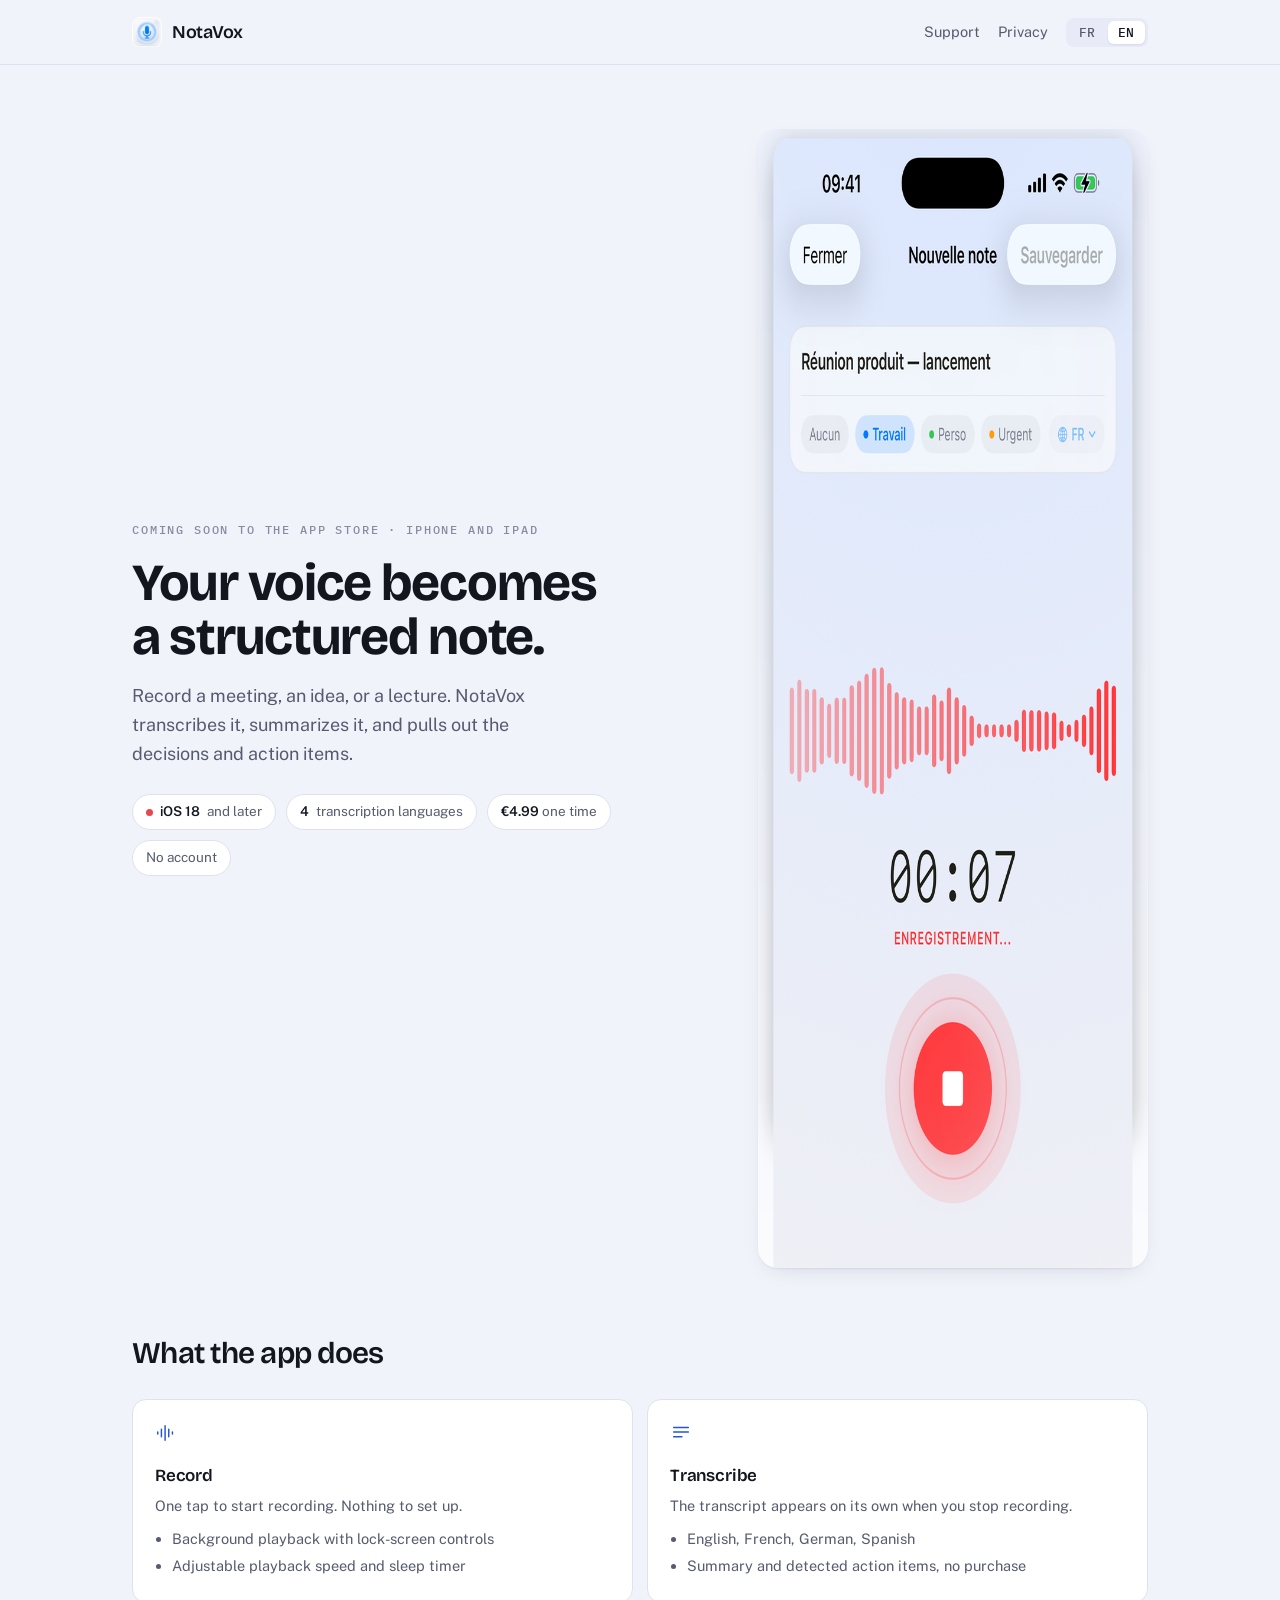
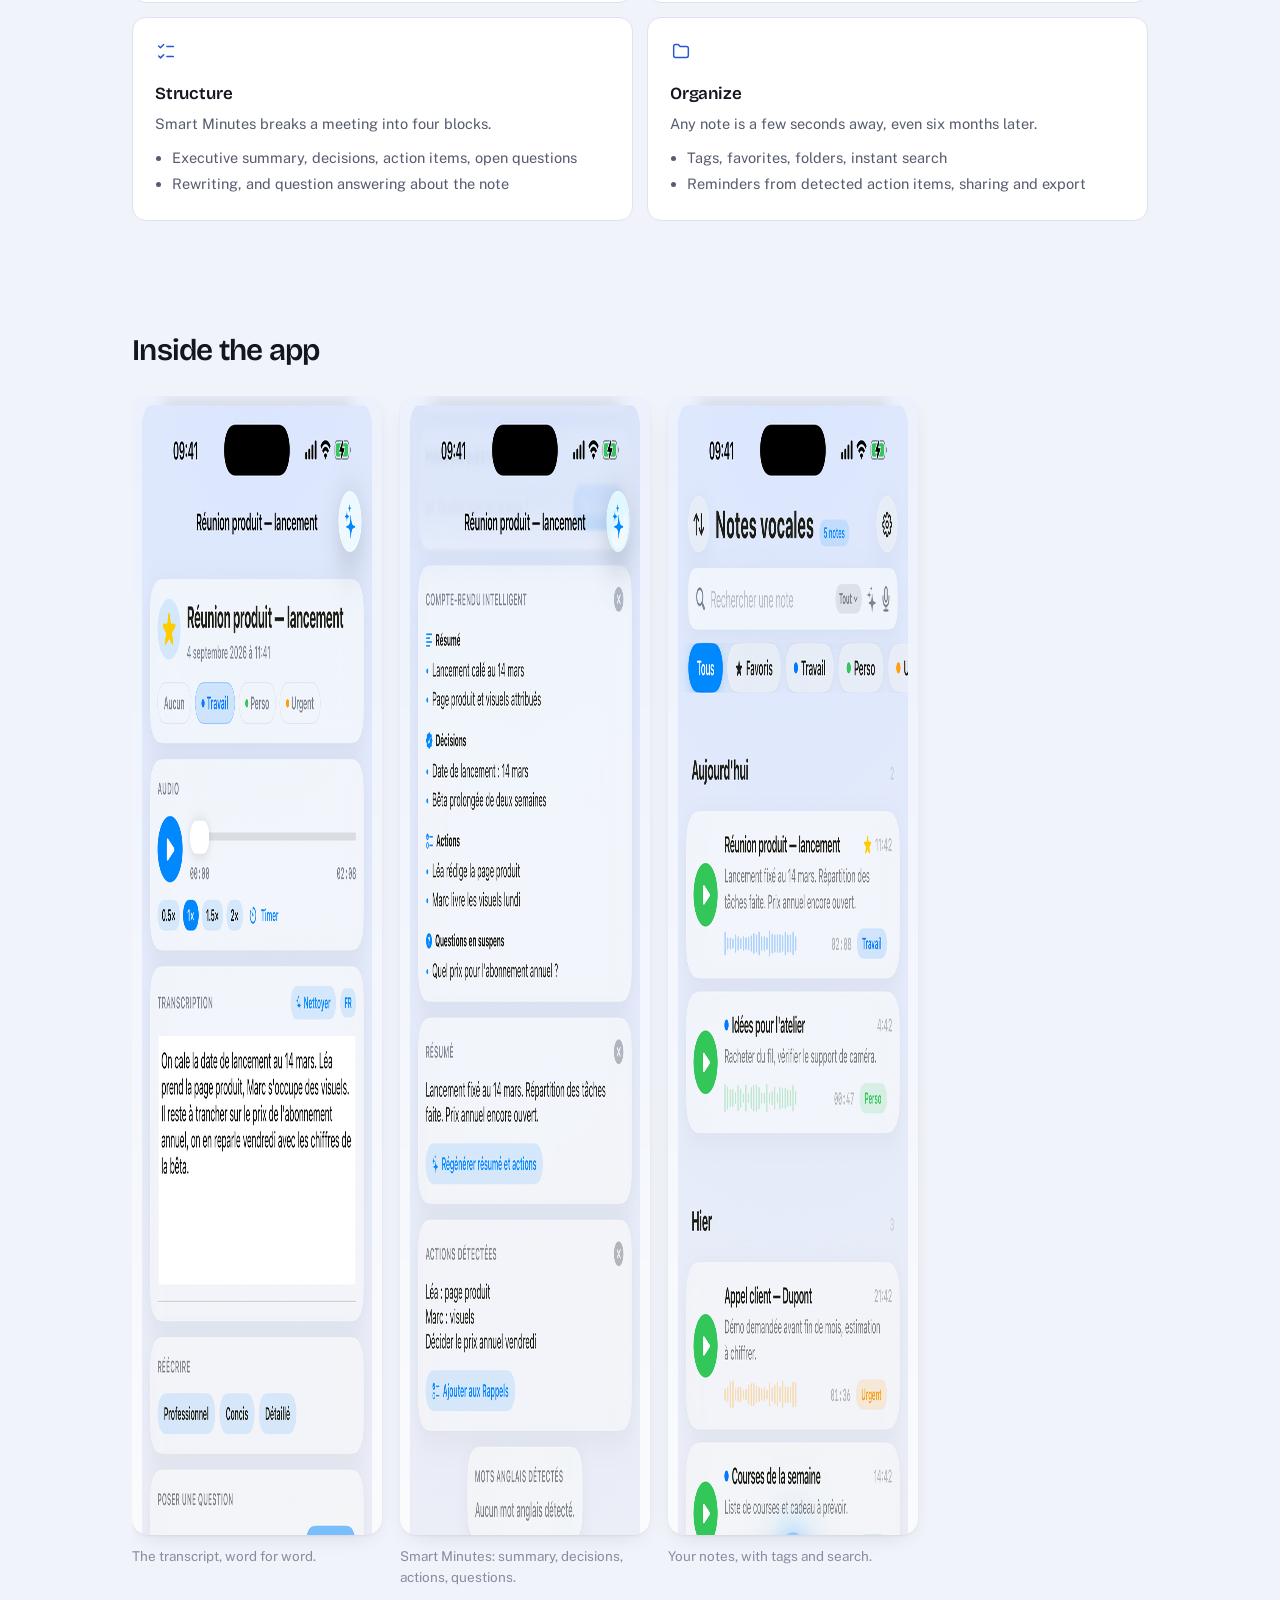
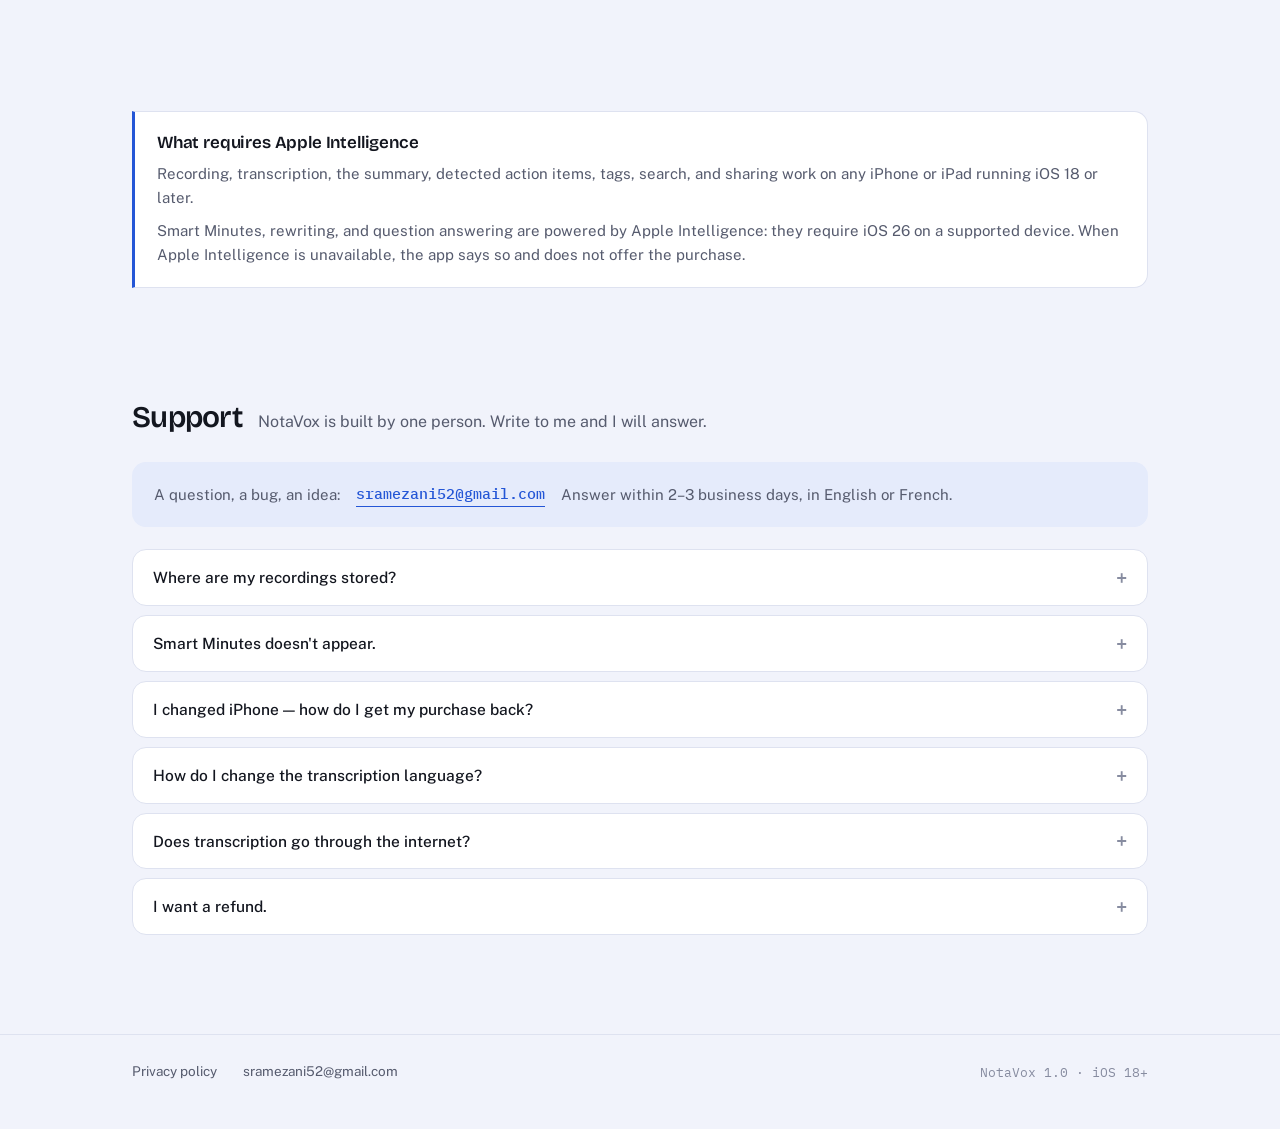
==== index.html @ b02b34f9 "feat: site de support et politique de confidentialité NotaVox Deux pages statiques bilingues (FR/EN)" ====
<!doctype html>
<html lang="fr">
<head>
<meta charset="utf-8">
<meta name="viewport" content="width=device-width, initial-scale=1">
<title>NotaVox — notes vocales, transcription et comptes-rendus</title>
<meta name="description" content="NotaVox transforme tes enregistrements vocaux en notes structurées : transcription en 4 langues et compte-rendu intelligent sur iPhone et iPad. Support et confidentialité.">
<meta name="color-scheme" content="light dark">
<link rel="icon" href="assets/icon.png">
<link rel="apple-touch-icon" href="assets/icon.png">
<link rel="preconnect" href="https://fonts.googleapis.com">
<link rel="preconnect" href="https://fonts.gstatic.com" crossorigin>
<link rel="stylesheet" href="https://fonts.googleapis.com/css2?family=Bricolage+Grotesque:opsz,wght@12..96,600;12..96,700&family=Public+Sans:wght@400;500;600&family=IBM+Plex+Mono:wght@400;500&display=swap">
<link rel="stylesheet" href="assets/site.css">
<script src="assets/site.js"></script>
</head>
<body>

<div class="topbar">
  <div class="wrap">
    <a class="brand" href="index.html"><img src="assets/icon.png" alt=""><span>NotaVox</span></a>
    <nav class="topnav">
      <a href="#support">Support</a>
      <a href="privacy.html"><span class="fr">Confidentialité</span><span class="en">Privacy</span></a>
      <div class="langtoggle" role="group" aria-label="Langue / Language">
        <button type="button" data-lang="fr" aria-pressed="true">FR</button>
        <button type="button" data-lang="en" aria-pressed="false">EN</button>
      </div>
    </nav>
  </div>
</div>

<div class="wrap">
  <header class="hero">
    <div class="hero-grid">
      <div>
        <p class="eyebrow"><span class="fr">Bientôt sur l'App Store · iPhone et iPad</span><span class="en">Coming soon to the App Store · iPhone and iPad</span></p>
        <h1><span class="fr">Ta voix devient une note structurée.</span><span class="en">Your voice becomes a structured note.</span></h1>
        <p class="sub">
          <span class="fr">Enregistre une réunion, une idée ou un cours. NotaVox transcrit, résume, et sort les décisions et les actions.</span>
          <span class="en">Record a meeting, an idea, or a lecture. NotaVox transcribes it, summarizes it, and pulls out the decisions and action items.</span>
        </p>
        <div class="facts">
          <span class="fact"><span class="dot"></span><b>iOS 18</b><span class="fr">ou plus récent</span><span class="en">and later</span></span>
          <span class="fact"><b>4</b><span class="fr">langues de transcription</span><span class="en">transcription languages</span></span>
          <span class="fact"><span class="fr"><b>4,99 €</b> une seule fois</span><span class="en"><b>€4.99</b> one time</span></span>
          <span class="fact"><span class="fr">Aucun compte</span><span class="en">No account</span></span>
        </div>
      </div>
      <div class="shot">
        <img src="assets/fr-01-record.png" alt="Écran d'enregistrement de NotaVox : forme d'onde, minuteur et bouton d'enregistrement." width="660" height="1139">
      </div>
    </div>
  </header>

  <section id="features">
    <div class="sec-top">
      <h2><span class="fr">Ce que fait l'app</span><span class="en">What the app does</span></h2>
    </div>
    <div class="features">

      <div class="feature">
        <svg viewBox="0 0 24 24" aria-hidden="true"><path d="M3 11v2M7 8v8M11 4v16M15 8v8M19 11v2"/></svg>
        <h3><span class="fr">Enregistrer</span><span class="en">Record</span></h3>
        <p><span class="fr">Un appui pour lancer l'enregistrement, rien à régler.</span><span class="en">One tap to start recording. Nothing to set up.</span></p>
        <ul>
          <li><span class="fr">Lecture en arrière-plan, contrôles sur l'écran verrouillé</span><span class="en">Background playback with lock-screen controls</span></li>
          <li><span class="fr">Vitesse de lecture réglable et minuteur d'arrêt</span><span class="en">Adjustable playback speed and sleep timer</span></li>
        </ul>
      </div>

      <div class="feature">
        <svg viewBox="0 0 24 24" aria-hidden="true"><path d="M4 6h16M4 11h16M4 16h9"/></svg>
        <h3><span class="fr">Transcrire</span><span class="en">Transcribe</span></h3>
        <p><span class="fr">La transcription arrive seule à la fin de l'enregistrement.</span><span class="en">The transcript appears on its own when you stop recording.</span></p>
        <ul>
          <li><span class="fr">Français, anglais, allemand, espagnol</span><span class="en">English, French, German, Spanish</span></li>
          <li><span class="fr">Résumé et actions détectées, sans achat</span><span class="en">Summary and detected action items, no purchase</span></li>
        </ul>
      </div>

      <div class="feature">
        <svg viewBox="0 0 24 24" aria-hidden="true"><path d="M4 6.5l2 2 3.5-3.5M4 17.5l2 2 3.5-3.5M13 7h7M13 18h7"/></svg>
        <h3><span class="fr">Structurer</span><span class="en">Structure</span></h3>
        <p><span class="fr">Le compte-rendu intelligent découpe une réunion en quatre blocs.</span><span class="en">Smart Minutes breaks a meeting into four blocks.</span></p>
        <ul>
          <li><span class="fr">Résumé exécutif, décisions, actions, questions ouvertes</span><span class="en">Executive summary, decisions, action items, open questions</span></li>
          <li><span class="fr">Reformulation et questions/réponses sur la note</span><span class="en">Rewriting, and question answering about the note</span></li>
        </ul>
      </div>

      <div class="feature">
        <svg viewBox="0 0 24 24" aria-hidden="true"><path d="M4 7a2 2 0 012-2h3l2 2h7a2 2 0 012 2v8a2 2 0 01-2 2H6a2 2 0 01-2-2z"/></svg>
        <h3><span class="fr">Organiser</span><span class="en">Organize</span></h3>
        <p><span class="fr">Une note se retrouve en quelques secondes, même six mois après.</span><span class="en">Any note is a few seconds away, even six months later.</span></p>
        <ul>
          <li><span class="fr">Tags, favoris, dossiers, recherche instantanée</span><span class="en">Tags, favorites, folders, instant search</span></li>
          <li><span class="fr">Rappels créés depuis les actions détectées, partage et export</span><span class="en">Reminders from detected action items, sharing and export</span></li>
        </ul>
      </div>

    </div>
  </section>

  <section id="screens">
    <div class="sec-top">
      <h2><span class="fr">Dans l'app</span><span class="en">Inside the app</span></h2>
    </div>
    <div class="strip">
      <figure>
        <img src="assets/fr-02-transcript.png" alt="Transcription d'une note affichée dans NotaVox." width="660" height="1139" loading="lazy">
        <figcaption><span class="fr">La transcription, mot pour mot.</span><span class="en">The transcript, word for word.</span></figcaption>
      </figure>
      <figure>
        <img src="assets/fr-03-minutes.png" alt="Compte-rendu intelligent : résumé, décisions, actions et questions." width="660" height="1139" loading="lazy">
        <figcaption><span class="fr">Le compte-rendu : résumé, décisions, actions, questions.</span><span class="en">Smart Minutes: summary, decisions, actions, questions.</span></figcaption>
      </figure>
      <figure>
        <img src="assets/fr-04-list.png" alt="Liste des notes avec tags, favoris et recherche." width="660" height="1139" loading="lazy">
        <figcaption><span class="fr">Tes notes, avec tags et recherche.</span><span class="en">Your notes, with tags and search.</span></figcaption>
      </figure>
    </div>
  </section>

  <section id="intelligence">
    <div class="note">
      <h3><span class="fr">Ce qui demande Apple Intelligence</span><span class="en">What requires Apple Intelligence</span></h3>
      <div class="fr">
        <p>L'enregistrement, la transcription, le résumé, les actions détectées, les tags, la recherche et le partage fonctionnent sur tout iPhone ou iPad sous iOS 18 ou plus récent.</p>
        <p>Le compte-rendu intelligent, la reformulation et les questions/réponses reposent sur Apple Intelligence : ils demandent iOS 26 sur un appareil compatible. Quand Apple Intelligence n'est pas disponible, l'app te le dit et ne te propose pas l'achat.</p>
      </div>
      <div class="en">
        <p>Recording, transcription, the summary, detected action items, tags, search, and sharing work on any iPhone or iPad running iOS 18 or later.</p>
        <p>Smart Minutes, rewriting, and question answering are powered by Apple Intelligence: they require iOS 26 on a supported device. When Apple Intelligence is unavailable, the app says so and does not offer the purchase.</p>
      </div>
    </div>
  </section>

  <section id="support">
    <div class="sec-top">
      <h2>Support</h2>
      <p>
        <span class="fr">NotaVox est développée par une seule personne. Écris-moi, je réponds.</span>
        <span class="en">NotaVox is built by one person. Write to me and I will answer.</span>
      </p>
    </div>

    <div class="contact">
      <p>
        <span class="fr">Une question, un bug, une idée&nbsp;:</span>
        <span class="en">A question, a bug, an idea:</span>
      </p>
      <a class="mail" href="mailto:sramezani52@gmail.com?subject=NotaVox">sramezani52@gmail.com</a>
      <p>
        <span class="fr">Réponse sous 2 à 3 jours ouvrés. En français ou en anglais.</span>
        <span class="en">Answer within 2–3 business days, in English or French.</span>
      </p>
    </div>

    <details>
      <summary><span class="fr">Où sont stockés mes enregistrements&nbsp;?</span><span class="en">Where are my recordings stored?</span></summary>
      <div class="body">
        <p class="fr">Dans l'app, sur ton appareil. NotaVox n'a pas de serveur : rien n'est envoyé au développeur. Supprimer une note supprime son fichier audio ; désinstaller l'app supprime tout.</p>
        <p class="en">Inside the app, on your device. NotaVox has no server, so nothing is sent to the developer. Deleting a note deletes its audio file; deleting the app deletes everything.</p>
      </div>
    </details>

    <details>
      <summary><span class="fr">Le compte-rendu intelligent n'apparaît pas.</span><span class="en">Smart Minutes doesn't appear.</span></summary>
      <div class="body">
        <p class="fr">Cette fonction utilise Apple Intelligence, qui demande iOS 26 sur un appareil compatible. Sur un appareil qui ne le gère pas, la carte reste visible mais affiche « Apple Intelligence n'est pas disponible sur cet appareil » : l'achat n'est pas proposé, tu ne peux donc pas payer pour une fonction que ton appareil ne peut pas exécuter.</p>
        <p class="en">This feature uses Apple Intelligence, which requires iOS 26 on a supported device. On a device that doesn't support it, the card stays visible but reads "Apple Intelligence is not available on this device": the purchase is not offered, so you can never pay for a feature your device cannot run.</p>
      </div>
    </details>

    <details>
      <summary><span class="fr">J'ai changé d'iPhone, comment récupérer mon achat&nbsp;?</span><span class="en">I changed iPhone — how do I get my purchase back?</span></summary>
      <div class="body">
        <p class="fr">Ouvre l'écran du compte-rendu intelligent et touche « Restaurer les achats ». L'achat est lié à ton identifiant Apple : il te suit sur tous tes appareils, sans repayer.</p>
        <p class="en">Open the Smart Minutes screen and tap "Restore purchases". The purchase is tied to your Apple Account, so it follows you across your devices at no extra cost.</p>
      </div>
    </details>

    <details>
      <summary><span class="fr">Comment changer la langue de transcription&nbsp;?</span><span class="en">How do I change the transcription language?</span></summary>
      <div class="body">
        <p class="fr">Deux endroits : le sélecteur de langue directement sur l'écran d'enregistrement, pour une note en particulier, et Réglages → Transcription → Langue par défaut, pour toutes les suivantes. La langue de l'interface se change au même endroit, indépendamment de celle de l'appareil.</p>
        <p class="en">Two places: the language picker on the recording screen, for one note, and Settings → Transcription → Default language, for every note after that. The interface language is set in the same place, independently of your device language.</p>
      </div>
    </details>

    <details>
      <summary><span class="fr">La transcription passe-t-elle par internet&nbsp;?</span><span class="en">Does transcription go through the internet?</span></summary>
      <div class="body">
        <p class="fr">Elle utilise le service de reconnaissance vocale d'Apple, qui traite l'audio sur l'appareil ou sur les serveurs d'Apple selon la langue et le modèle disponible. Le compte-rendu intelligent, lui, s'exécute sur l'appareil. Le détail est dans la <a href="privacy.html">politique de confidentialité</a>.</p>
        <p class="en">It uses Apple's speech recognition service, which processes audio either on device or on Apple's servers depending on the language and the available model. Smart Minutes, on the other hand, runs on device. The details are in the <a href="privacy.html">privacy policy</a>.</p>
      </div>
    </details>

    <details>
      <summary><span class="fr">Je veux un remboursement.</span><span class="en">I want a refund.</span></summary>
      <div class="body">
        <p class="fr">Les achats passent par Apple, et les remboursements aussi : va sur <a href="https://reportaproblem.apple.com">reportaproblem.apple.com</a> avec ton identifiant Apple. Écris-moi si ça bloque, je t'aiderai à monter la demande.</p>
        <p class="en">Purchases go through Apple, and so do refunds: go to <a href="https://reportaproblem.apple.com">reportaproblem.apple.com</a> with your Apple Account. Write to me if you get stuck and I will help you file it.</p>
      </div>
    </details>
  </section>
</div>

<footer>
  <div class="wrap">
    <a href="privacy.html"><span class="fr">Politique de confidentialité</span><span class="en">Privacy policy</span></a>
    <a href="mailto:sramezani52@gmail.com?subject=NotaVox">sramezani52@gmail.com</a>
    <span class="right">NotaVox 1.0 · iOS 18+</span>
  </div>
</footer>

</body>
</html>
---- assets/site.css ----
/* NotaVox — site de support et de confidentialité */

:root{
  --ground:#f1f3fb;
  --card:#ffffff;
  --sunk:#e8ebf7;
  --ink:#13161f;
  --ink-2:#565b6e;
  --ink-3:#878ca0;
  --stroke:#dee2f0;
  --accent:#2456d6;
  --accent-soft:#e5ebfb;
  --hot:#e5484d;
  --shadow:0 1px 2px rgba(19,22,31,.05), 0 8px 24px -12px rgba(19,22,31,.18);
  --radius:14px;
}
@media (prefers-color-scheme:dark){
  :root:not([data-theme="light"]){
    --ground:#0d0f16;
    --card:#161925;
    --sunk:#1d2130;
    --ink:#e9ebf3;
    --ink-2:#a5abbe;
    --ink-3:#767c90;
    --stroke:#262b3b;
    --accent:#93b0ff;
    --accent-soft:#1a2137;
    --hot:#ff7074;
    --shadow:0 1px 2px rgba(0,0,0,.5), 0 12px 32px -16px rgba(0,0,0,.8);
  }
}
:root[data-theme="dark"]{
  --ground:#0d0f16; --card:#161925; --sunk:#1d2130;
  --ink:#e9ebf3; --ink-2:#a5abbe; --ink-3:#767c90;
  --stroke:#262b3b; --accent:#93b0ff; --accent-soft:#1a2137; --hot:#ff7074;
  --shadow:0 1px 2px rgba(0,0,0,.5), 0 12px 32px -16px rgba(0,0,0,.8);
}

*{box-sizing:border-box}
html{-webkit-text-size-adjust:100%}
body{
  margin:0; background:var(--ground); color:var(--ink);
  font-family:"Public Sans",-apple-system,BlinkMacSystemFont,"Segoe UI",Roboto,sans-serif;
  font-size:16px; line-height:1.6; -webkit-font-smoothing:antialiased;
}
img{max-width:100%; display:block}
a{color:var(--accent)}
a:focus-visible,button:focus-visible{outline:2px solid var(--accent); outline-offset:2px; border-radius:4px}

.wrap{max-width:1060px; margin:0 auto; padding:0 22px}
.narrow{max-width:720px}

/* ---------- langue ---------- */
.en{display:none}
html.lang-en .fr{display:none}
html.lang-en .en{display:revert}

/* ---------- topbar ---------- */
.topbar{border-bottom:1px solid var(--stroke); background:var(--ground)}
.topbar .wrap{display:flex; align-items:center; gap:14px; height:64px}
.brand{display:flex; align-items:center; gap:10px; text-decoration:none; color:var(--ink); font-weight:600}
.brand img{width:30px; height:30px; border-radius:8px}
.brand span{font-family:"Bricolage Grotesque","Public Sans",sans-serif; font-size:18px; letter-spacing:-.015em}
.topnav{margin-left:auto; display:flex; align-items:center; gap:18px; font-size:14.5px}
.topnav a{color:var(--ink-2); text-decoration:none}
.topnav a:hover{color:var(--ink)}
.langtoggle{display:flex; gap:2px; background:var(--sunk); padding:3px; border-radius:8px}
.langtoggle button{
  border:0; background:none; cursor:pointer; padding:5px 10px; border-radius:6px;
  font:500 13px/1 "IBM Plex Mono",ui-monospace,monospace; color:var(--ink-2);
  letter-spacing:.04em;
}
.langtoggle button[aria-pressed="true"]{background:var(--card); color:var(--ink); box-shadow:0 1px 2px rgba(0,0,0,.08)}

/* ---------- typographie ---------- */
h1,h2,h3{font-family:"Bricolage Grotesque","Public Sans",sans-serif; letter-spacing:-.025em; text-wrap:balance; margin:0}
h1{font-size:clamp(34px,6vw,52px); line-height:1.04; font-weight:700}
h2{font-size:clamp(23px,3.4vw,30px); line-height:1.15; font-weight:600}
h3{font-size:17px; line-height:1.3; font-weight:600; letter-spacing:-.01em}
p{margin:0}
.eyebrow{
  font-family:"IBM Plex Mono",ui-monospace,monospace; font-size:11.5px; font-weight:500;
  letter-spacing:.16em; text-transform:uppercase; color:var(--ink-3);
}

/* ---------- hero ---------- */
.hero{padding:64px 0 12px}
.hero-grid{display:grid; grid-template-columns:1.05fr .95fr; gap:48px; align-items:center}
.hero p.sub{margin-top:18px; font-size:18px; color:var(--ink-2); max-width:40ch}
.hero h1{margin-top:16px}
.facts{display:flex; flex-wrap:wrap; gap:10px; margin-top:26px}
.fact{
  display:inline-flex; align-items:center; gap:7px;
  background:var(--card); border:1px solid var(--stroke); border-radius:99px;
  padding:6px 13px; font-size:13.5px; color:var(--ink-2);
}
.fact b{color:var(--ink); font-weight:600}
.dot{width:7px; height:7px; border-radius:50%; background:var(--hot); flex:none}
.shot{border-radius:20px; overflow:hidden; box-shadow:var(--shadow); background:#e8eefc; max-width:390px; margin-left:auto}

/* ---------- sections ---------- */
section{padding:56px 0}
.sec-top{display:flex; align-items:baseline; gap:16px; flex-wrap:wrap; margin-bottom:28px}
.sec-top p{color:var(--ink-2); max-width:52ch}

/* ---------- fonctionnalités ---------- */
.features{display:grid; grid-template-columns:repeat(2,1fr); gap:14px}
.feature{background:var(--card); border:1px solid var(--stroke); border-radius:var(--radius); padding:22px}
.feature svg{width:22px; height:22px; stroke:var(--accent); fill:none; stroke-width:1.6; stroke-linecap:round; stroke-linejoin:round}
.feature h3{margin:14px 0 7px}
.feature p{color:var(--ink-2); font-size:14.5px}
.feature ul{margin:10px 0 0; padding-left:17px; color:var(--ink-2); font-size:14.5px}
.feature li{margin-bottom:3px}

/* ---------- bande de captures ---------- */
.strip{display:flex; gap:18px; overflow-x:auto; padding-bottom:10px; scroll-snap-type:x mandatory}
.strip figure{margin:0; flex:0 0 250px; scroll-snap-align:start}
.strip img{border-radius:16px; box-shadow:var(--shadow); background:#e8eefc}
.strip figcaption{margin-top:11px; font-size:13.5px; color:var(--ink-3)}

/* ---------- encadré ---------- */
.note{
  background:var(--card); border:1px solid var(--stroke); border-left:3px solid var(--accent);
  border-radius:0 var(--radius) var(--radius) 0; padding:20px 22px;
}
.note h3{margin-bottom:8px}
.note p{color:var(--ink-2); font-size:15px}
.note p + p{margin-top:9px}

/* ---------- support / FAQ ---------- */
.contact{
  display:flex; flex-wrap:wrap; align-items:center; gap:16px;
  background:var(--accent-soft); border-radius:var(--radius); padding:20px 22px; margin-bottom:22px;
}
.contact p{font-size:15px; color:var(--ink-2)}
.contact a.mail{
  font-family:"IBM Plex Mono",ui-monospace,monospace; font-size:15px; font-weight:500;
  color:var(--accent); text-decoration:none; border-bottom:1px solid currentColor;
}
details{background:var(--card); border:1px solid var(--stroke); border-radius:var(--radius); margin-bottom:9px}
details[open]{box-shadow:var(--shadow)}
summary{
  cursor:pointer; padding:15px 20px; font-weight:500; font-size:15.5px;
  list-style:none; display:flex; align-items:center; gap:12px;
}
summary::-webkit-details-marker{display:none}
summary::after{
  content:"+"; margin-left:auto; color:var(--ink-3); font-size:19px; line-height:1;
  font-family:"IBM Plex Mono",monospace; flex:none;
}
details[open] summary::after{content:"–"}
details .body{padding:0 20px 18px; color:var(--ink-2); font-size:15px}
details .body p + p{margin-top:9px}
details .body ol{margin:8px 0 0; padding-left:20px}

/* ---------- page confidentialité ---------- */
.doc{padding:44px 0 20px}
.doc h1{font-size:clamp(28px,4.6vw,38px)}
.doc .updated{margin-top:12px; color:var(--ink-3); font-size:14px; font-family:"IBM Plex Mono",monospace}
.doc h2{margin:38px 0 12px; font-size:20px}
.doc p{color:var(--ink-2); margin-top:12px}
.doc ul{color:var(--ink-2); padding-left:20px; margin-top:12px}
.doc li{margin-bottom:8px}
.doc li b{color:var(--ink); font-weight:600}
.doc .lead{color:var(--ink); font-size:17px}

/* ---------- footer ---------- */
footer{border-top:1px solid var(--stroke); padding:26px 0 46px; margin-top:34px}
footer .wrap{display:flex; flex-wrap:wrap; gap:14px 26px; align-items:center; font-size:13.5px; color:var(--ink-3)}
footer a{color:var(--ink-2); text-decoration:none}
footer a:hover{color:var(--ink)}
footer .right{margin-left:auto; font-family:"IBM Plex Mono",monospace; font-size:12.5px}

@media (max-width:820px){
  .hero-grid{grid-template-columns:1fr; gap:34px}
  .hero{padding:44px 0 0}
  .shot{max-width:340px; margin:0 auto}
  .features{grid-template-columns:1fr}
  .topnav{gap:12px}
}
@media (prefers-reduced-motion:reduce){*{transition:none!important; animation:none!important}}
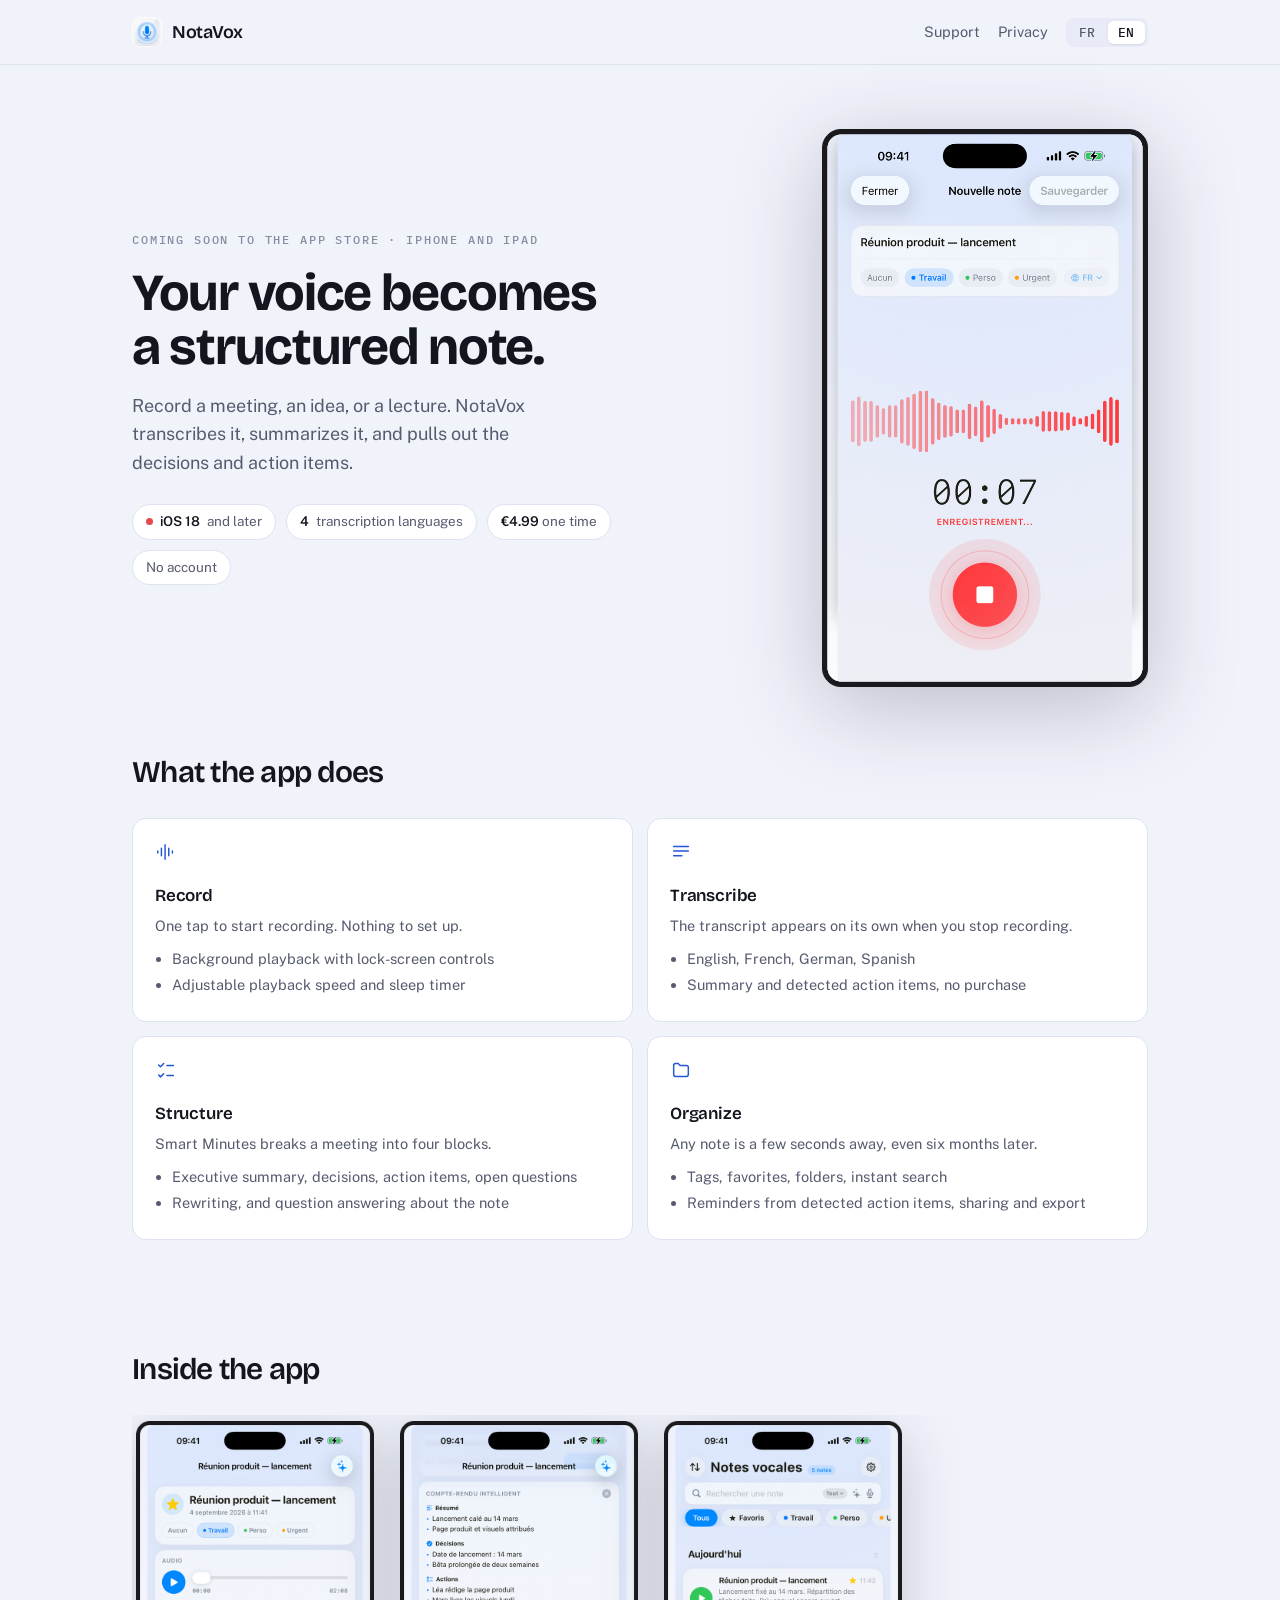
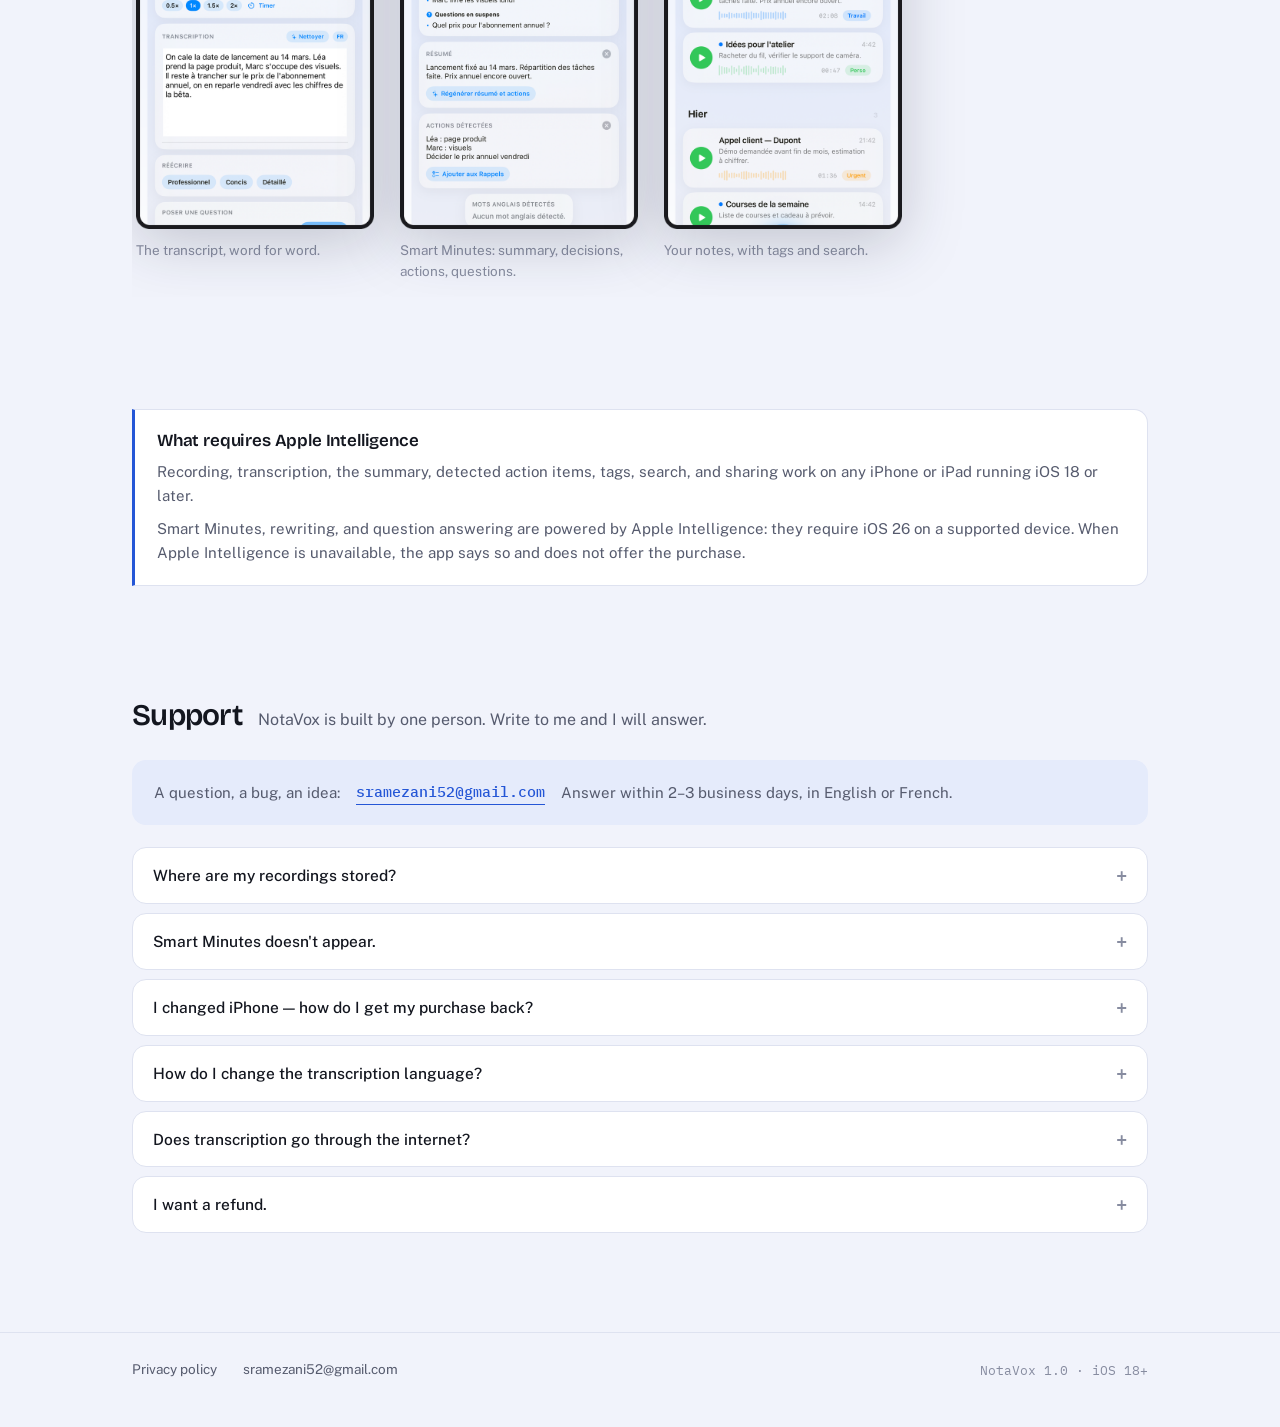
==== commit 2234b090: "fix: les captures s'affichaient déformées et tronquées Les balises img portaient width/height explic" ====
--- a/index.html
+++ b/index.html
@@ -48,7 +48,7 @@
         </div>
       </div>
       <div class="shot">
-        <img src="assets/fr-01-record.png" alt="Écran d'enregistrement de NotaVox : forme d'onde, minuteur et bouton d'enregistrement." width="660" height="1139">
+        <img src="assets/fr-01-record.png" alt="Écran d'enregistrement de NotaVox : forme d'onde, minuteur et bouton d'enregistrement." width="620" height="1062">
       </div>
     </div>
   </header>
@@ -108,15 +108,15 @@
     </div>
     <div class="strip">
       <figure>
-        <img src="assets/fr-02-transcript.png" alt="Transcription d'une note affichée dans NotaVox." width="660" height="1139" loading="lazy">
+        <img src="assets/fr-02-transcript.png" alt="Transcription d'une note affichée dans NotaVox." width="620" height="1062" loading="lazy">
         <figcaption><span class="fr">La transcription, mot pour mot.</span><span class="en">The transcript, word for word.</span></figcaption>
       </figure>
       <figure>
-        <img src="assets/fr-03-minutes.png" alt="Compte-rendu intelligent : résumé, décisions, actions et questions." width="660" height="1139" loading="lazy">
+        <img src="assets/fr-03-minutes.png" alt="Compte-rendu intelligent : résumé, décisions, actions et questions." width="620" height="1062" loading="lazy">
         <figcaption><span class="fr">Le compte-rendu : résumé, décisions, actions, questions.</span><span class="en">Smart Minutes: summary, decisions, actions, questions.</span></figcaption>
       </figure>
       <figure>
-        <img src="assets/fr-04-list.png" alt="Liste des notes avec tags, favoris et recherche." width="660" height="1139" loading="lazy">
+        <img src="assets/fr-04-list.png" alt="Liste des notes avec tags, favoris et recherche." width="620" height="1062" loading="lazy">
         <figcaption><span class="fr">Tes notes, avec tags et recherche.</span><span class="en">Your notes, with tags and search.</span></figcaption>
       </figure>
     </div>
--- a/assets/site.css
+++ b/assets/site.css
@@ -43,7 +43,7 @@
   font-family:"Public Sans",-apple-system,BlinkMacSystemFont,"Segoe UI",Roboto,sans-serif;
   font-size:16px; line-height:1.6; -webkit-font-smoothing:antialiased;
 }
-img{max-width:100%; display:block}
+img{max-width:100%; height:auto; display:block}
 a{color:var(--accent)}
 a:focus-visible,button:focus-visible{outline:2px solid var(--accent); outline-offset:2px; border-radius:4px}
 
@@ -96,7 +96,7 @@
 }
 .fact b{color:var(--ink); font-weight:600}
 .dot{width:7px; height:7px; border-radius:50%; background:var(--hot); flex:none}
-.shot{border-radius:20px; overflow:hidden; box-shadow:var(--shadow); background:#e8eefc; max-width:390px; margin-left:auto}
+.shot{max-width:326px; margin-left:auto; filter:drop-shadow(0 20px 44px rgba(15,20,40,.24))}
 
 /* ---------- sections ---------- */
 section{padding:56px 0}
@@ -113,9 +113,9 @@
 .feature li{margin-bottom:3px}
 
 /* ---------- bande de captures ---------- */
-.strip{display:flex; gap:18px; overflow-x:auto; padding-bottom:10px; scroll-snap-type:x mandatory}
-.strip figure{margin:0; flex:0 0 250px; scroll-snap-align:start}
-.strip img{border-radius:16px; box-shadow:var(--shadow); background:#e8eefc}
+.strip{display:flex; gap:26px; overflow-x:auto; padding:6px 4px 14px; scroll-snap-type:x mandatory}
+.strip figure{margin:0; flex:0 0 238px; scroll-snap-align:start}
+.strip img{filter:drop-shadow(0 14px 30px rgba(15,20,40,.20))}
 .strip figcaption{margin-top:11px; font-size:13.5px; color:var(--ink-3)}
 
 /* ---------- encadré ---------- */
@@ -174,7 +174,7 @@
 @media (max-width:820px){
   .hero-grid{grid-template-columns:1fr; gap:34px}
   .hero{padding:44px 0 0}
-  .shot{max-width:340px; margin:0 auto}
+  .shot{max-width:300px; margin:0 auto}
   .features{grid-template-columns:1fr}
   .topnav{gap:12px}
 }
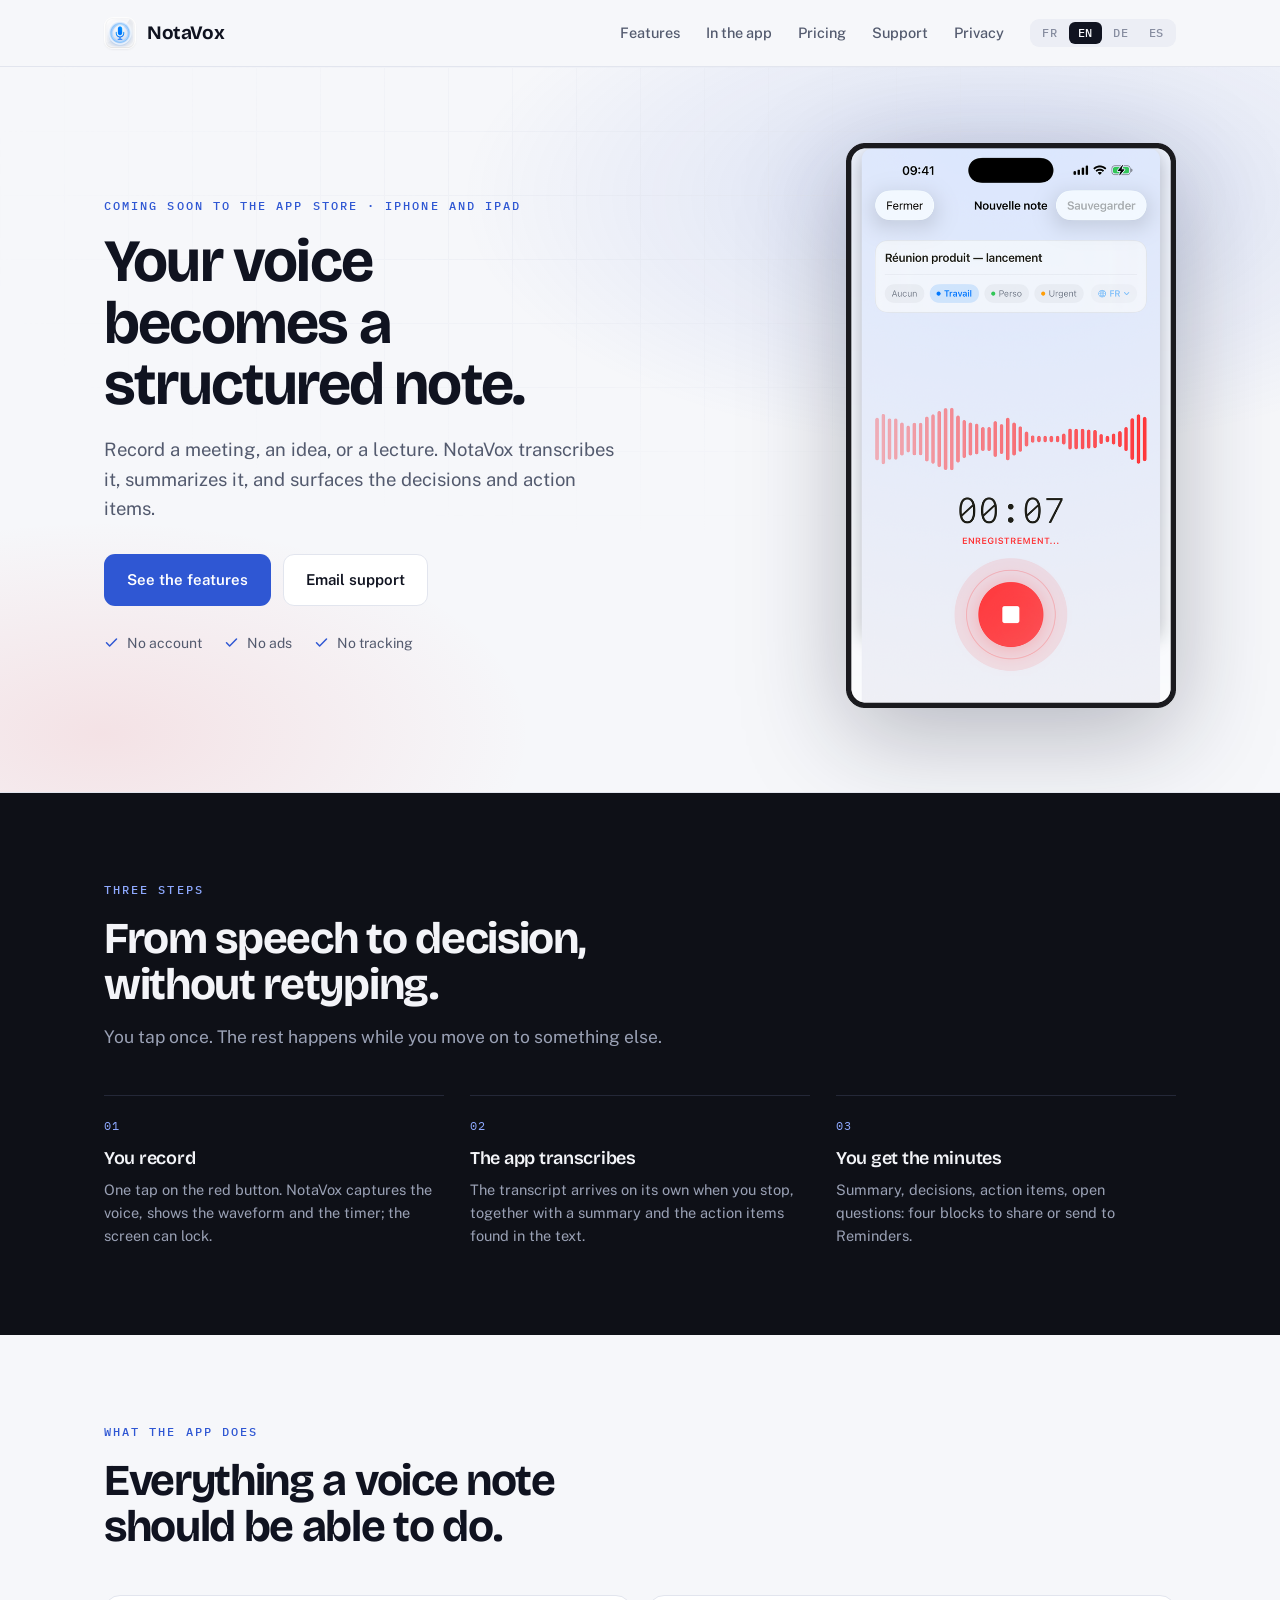
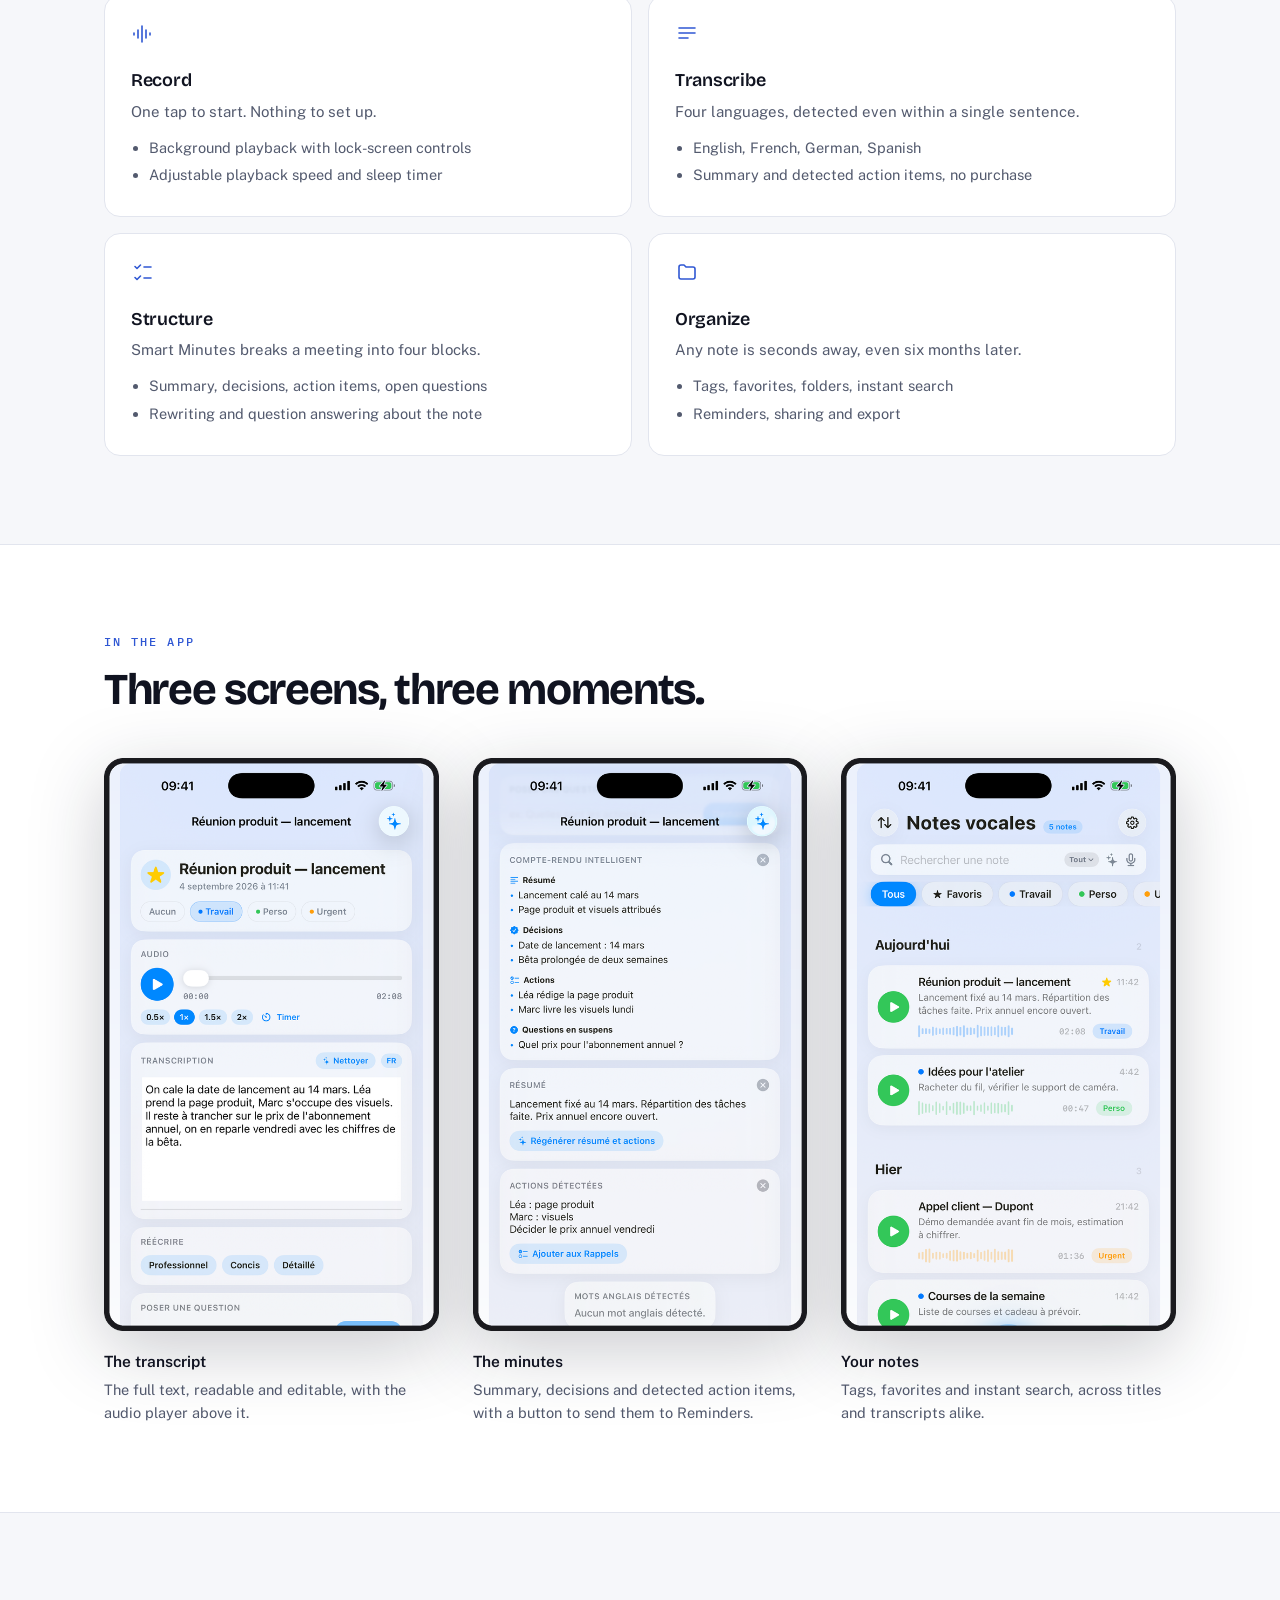
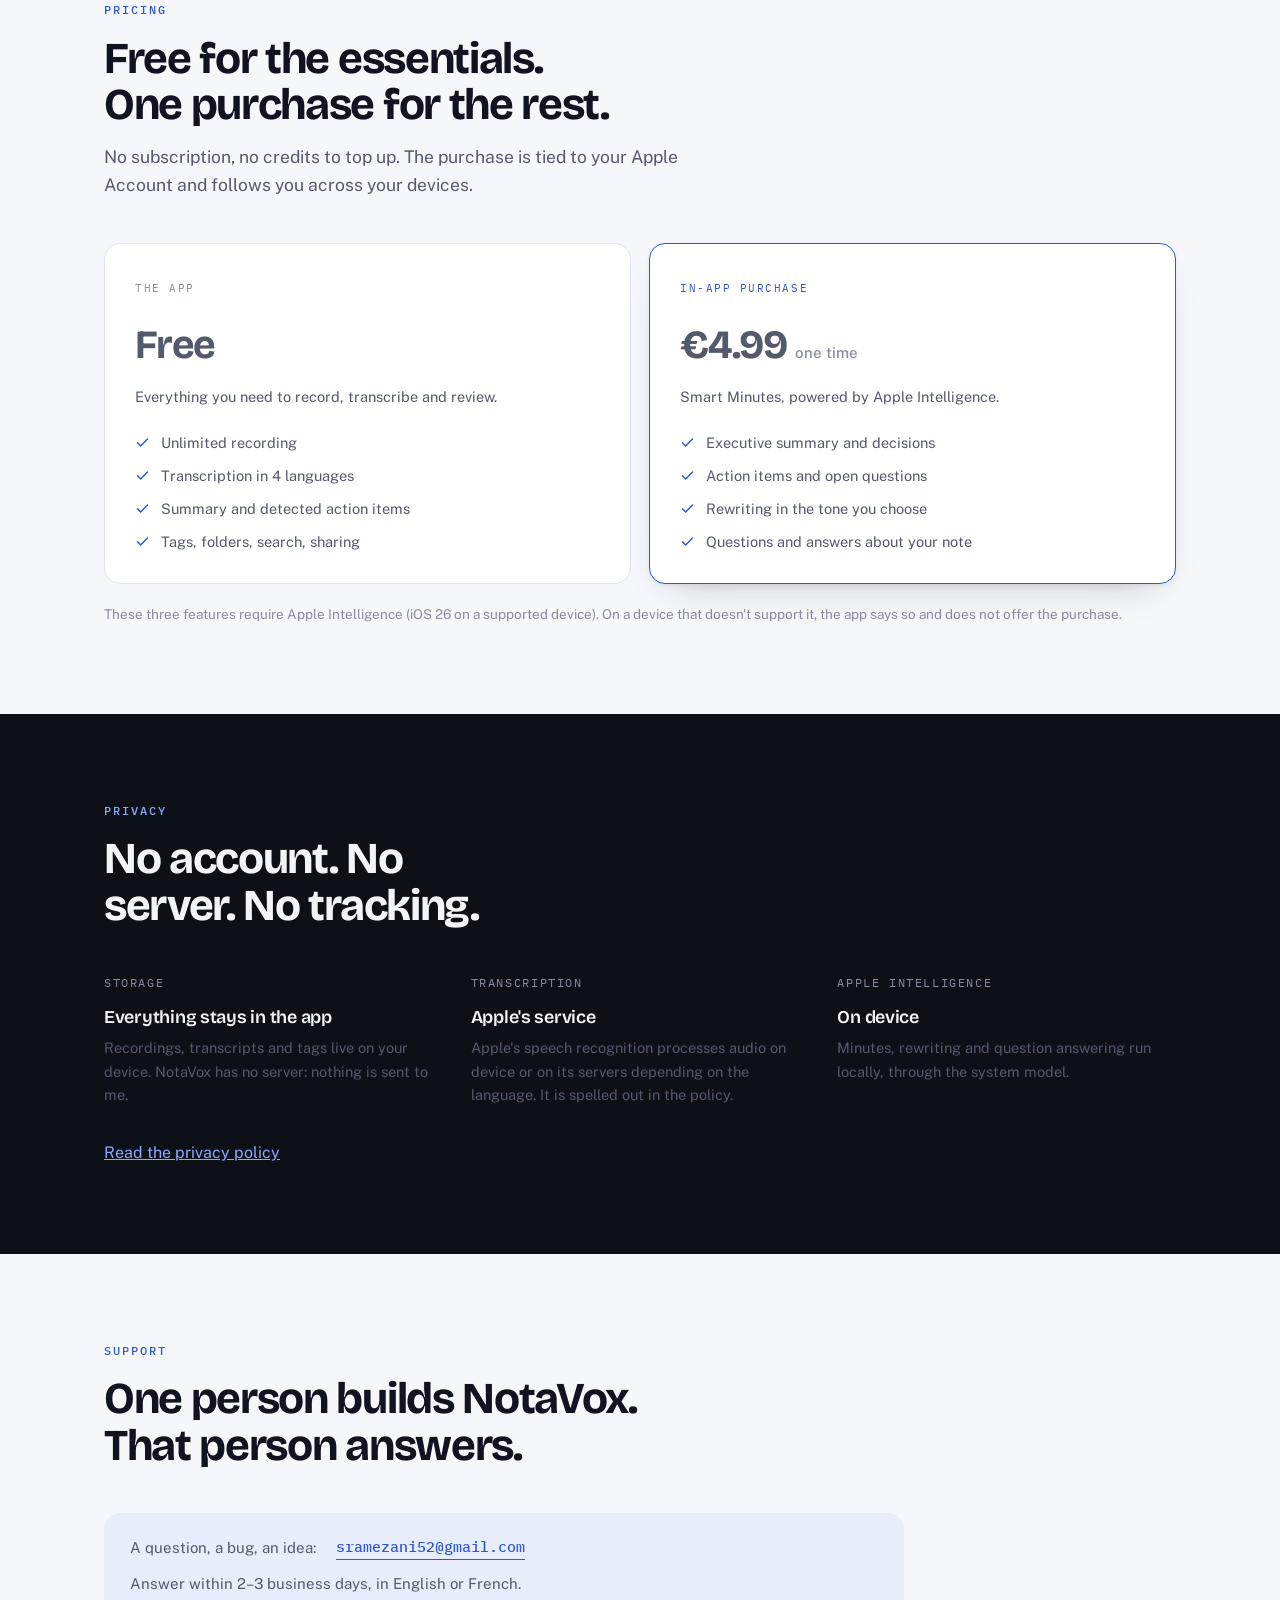
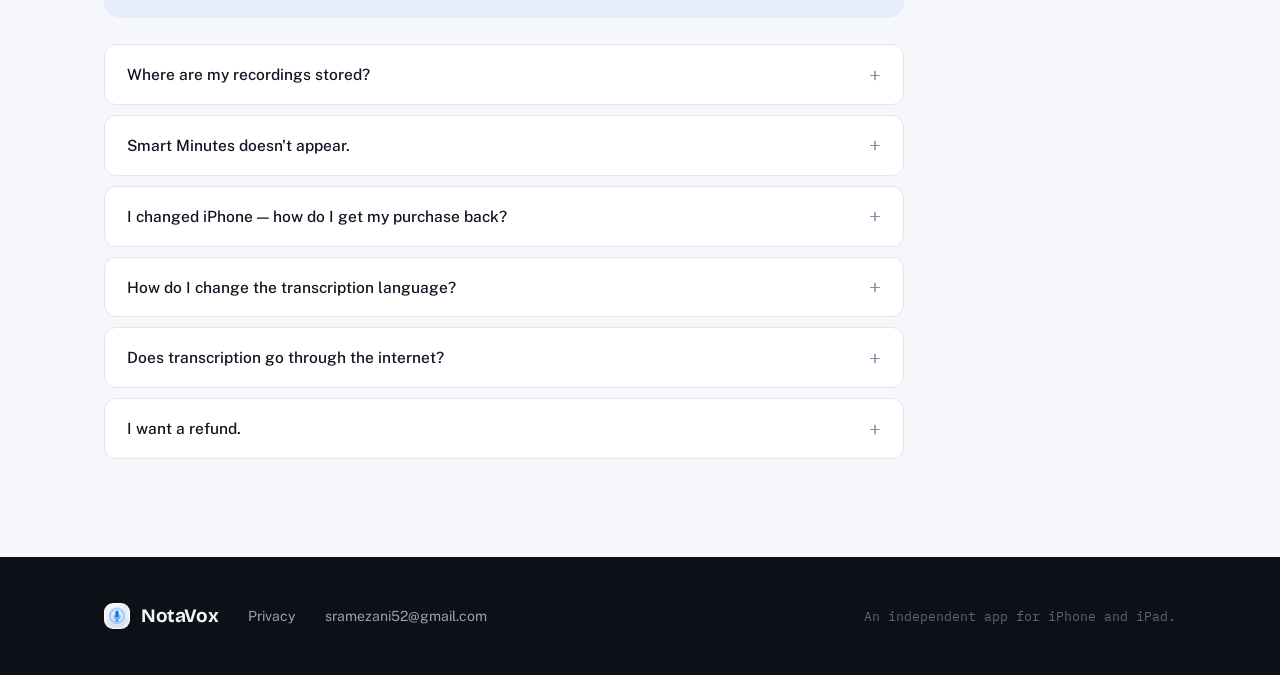
==== commit 0e03bc91: "feat: refonte du site — structure complète et quatre langues La page se limitait à un bloc de foncti" ====
--- a/index.html
+++ b/index.html
@@ -1,11 +1,14 @@
 <!doctype html>
-<html lang="fr">
+<html lang="fr" data-lang="fr">
 <head>
 <meta charset="utf-8">
 <meta name="viewport" content="width=device-width, initial-scale=1">
 <title>NotaVox — notes vocales, transcription et comptes-rendus</title>
-<meta name="description" content="NotaVox transforme tes enregistrements vocaux en notes structurées : transcription en 4 langues et compte-rendu intelligent sur iPhone et iPad. Support et confidentialité.">
+<meta name="description" content="NotaVox transforme tes enregistrements vocaux en notes structurées : transcription en quatre langues et compte-rendu intelligent sur iPhone et iPad. Support et confidentialité.">
 <meta name="color-scheme" content="light dark">
+<meta property="og:title" content="NotaVox — ta voix devient une note structurée">
+<meta property="og:description" content="Enregistre, transcris, et récupère un compte-rendu : résumé, décisions, actions. Sans compte, sans publicité, sans suivi.">
+<meta property="og:type" content="website">
 <link rel="icon" href="assets/icon.png">
 <link rel="apple-touch-icon" href="assets/icon.png">
 <link rel="preconnect" href="https://fonts.googleapis.com">
@@ -19,199 +22,261 @@
 <div class="topbar">
   <div class="wrap">
     <a class="brand" href="index.html"><img src="assets/icon.png" alt=""><span>NotaVox</span></a>
-    <nav class="topnav">
-      <a href="#support">Support</a>
-      <a href="privacy.html"><span class="fr">Confidentialité</span><span class="en">Privacy</span></a>
-      <div class="langtoggle" role="group" aria-label="Langue / Language">
-        <button type="button" data-lang="fr" aria-pressed="true">FR</button>
-        <button type="button" data-lang="en" aria-pressed="false">EN</button>
+    <nav class="nav">
+      <a href="#fonctionnalites" data-i18n="nav.features">Fonctionnalités</a>
+      <a href="#ecrans" data-i18n="nav.screens">Dans l'app</a>
+      <a href="#offres" data-i18n="nav.pricing">Offres</a>
+      <a href="#support" data-i18n="nav.faq">Support</a>
+      <a href="privacy.html" data-i18n="nav.privacy">Confidentialité</a>
+      <div class="langs" role="group" aria-label="Langue">
+        <button type="button" data-lang="fr" aria-pressed="true">fr</button>
+        <button type="button" data-lang="en" aria-pressed="false">en</button>
+        <button type="button" data-lang="de" aria-pressed="false">de</button>
+        <button type="button" data-lang="es" aria-pressed="false">es</button>
       </div>
     </nav>
   </div>
 </div>
 
-<div class="wrap">
-  <header class="hero">
+<header class="hero">
+  <div class="wrap">
     <div class="hero-grid">
       <div>
-        <p class="eyebrow"><span class="fr">Bientôt sur l'App Store · iPhone et iPad</span><span class="en">Coming soon to the App Store · iPhone and iPad</span></p>
-        <h1><span class="fr">Ta voix devient une note structurée.</span><span class="en">Your voice becomes a structured note.</span></h1>
-        <p class="sub">
-          <span class="fr">Enregistre une réunion, une idée ou un cours. NotaVox transcrit, résume, et sort les décisions et les actions.</span>
-          <span class="en">Record a meeting, an idea, or a lecture. NotaVox transcribes it, summarizes it, and pulls out the decisions and action items.</span>
-        </p>
-        <div class="facts">
-          <span class="fact"><span class="dot"></span><b>iOS 18</b><span class="fr">ou plus récent</span><span class="en">and later</span></span>
-          <span class="fact"><b>4</b><span class="fr">langues de transcription</span><span class="en">transcription languages</span></span>
-          <span class="fact"><span class="fr"><b>4,99 €</b> une seule fois</span><span class="en"><b>€4.99</b> one time</span></span>
-          <span class="fact"><span class="fr">Aucun compte</span><span class="en">No account</span></span>
+        <p class="eyebrow" data-i18n="hero.eyebrow">Bientôt sur l'App Store · iPhone et iPad</p>
+        <h1 data-i18n="hero.title">Ta voix devient une note structurée.</h1>
+        <p class="lead" data-i18n="hero.lead">Enregistre une réunion, une idée ou un cours. NotaVox transcrit, résume, et fait ressortir les décisions et les actions.</p>
+        <div class="cta">
+          <a class="btn btn-primary" href="#fonctionnalites" data-i18n="hero.cta1">Voir les fonctionnalités</a>
+          <a class="btn btn-ghost" href="#support" data-i18n="hero.cta2">Écrire au support</a>
         </div>
-      </div>
-      <div class="shot">
-        <img src="assets/fr-01-record.png" alt="Écran d'enregistrement de NotaVox : forme d'onde, minuteur et bouton d'enregistrement." width="620" height="1062">
-      </div>
-    </div>
-  </header>
-
-  <section id="features">
-    <div class="sec-top">
-      <h2><span class="fr">Ce que fait l'app</span><span class="en">What the app does</span></h2>
-    </div>
-    <div class="features">
-
-      <div class="feature">
-        <svg viewBox="0 0 24 24" aria-hidden="true"><path d="M3 11v2M7 8v8M11 4v16M15 8v8M19 11v2"/></svg>
-        <h3><span class="fr">Enregistrer</span><span class="en">Record</span></h3>
-        <p><span class="fr">Un appui pour lancer l'enregistrement, rien à régler.</span><span class="en">One tap to start recording. Nothing to set up.</span></p>
-        <ul>
-          <li><span class="fr">Lecture en arrière-plan, contrôles sur l'écran verrouillé</span><span class="en">Background playback with lock-screen controls</span></li>
-          <li><span class="fr">Vitesse de lecture réglable et minuteur d'arrêt</span><span class="en">Adjustable playback speed and sleep timer</span></li>
-        </ul>
-      </div>
-
-      <div class="feature">
-        <svg viewBox="0 0 24 24" aria-hidden="true"><path d="M4 6h16M4 11h16M4 16h9"/></svg>
-        <h3><span class="fr">Transcrire</span><span class="en">Transcribe</span></h3>
-        <p><span class="fr">La transcription arrive seule à la fin de l'enregistrement.</span><span class="en">The transcript appears on its own when you stop recording.</span></p>
-        <ul>
-          <li><span class="fr">Français, anglais, allemand, espagnol</span><span class="en">English, French, German, Spanish</span></li>
-          <li><span class="fr">Résumé et actions détectées, sans achat</span><span class="en">Summary and detected action items, no purchase</span></li>
-        </ul>
-      </div>
-
-      <div class="feature">
-        <svg viewBox="0 0 24 24" aria-hidden="true"><path d="M4 6.5l2 2 3.5-3.5M4 17.5l2 2 3.5-3.5M13 7h7M13 18h7"/></svg>
-        <h3><span class="fr">Structurer</span><span class="en">Structure</span></h3>
-        <p><span class="fr">Le compte-rendu intelligent découpe une réunion en quatre blocs.</span><span class="en">Smart Minutes breaks a meeting into four blocks.</span></p>
-        <ul>
-          <li><span class="fr">Résumé exécutif, décisions, actions, questions ouvertes</span><span class="en">Executive summary, decisions, action items, open questions</span></li>
-          <li><span class="fr">Reformulation et questions/réponses sur la note</span><span class="en">Rewriting, and question answering about the note</span></li>
-        </ul>
-      </div>
-
-      <div class="feature">
-        <svg viewBox="0 0 24 24" aria-hidden="true"><path d="M4 7a2 2 0 012-2h3l2 2h7a2 2 0 012 2v8a2 2 0 01-2 2H6a2 2 0 01-2-2z"/></svg>
-        <h3><span class="fr">Organiser</span><span class="en">Organize</span></h3>
-        <p><span class="fr">Une note se retrouve en quelques secondes, même six mois après.</span><span class="en">Any note is a few seconds away, even six months later.</span></p>
-        <ul>
-          <li><span class="fr">Tags, favoris, dossiers, recherche instantanée</span><span class="en">Tags, favorites, folders, instant search</span></li>
-          <li><span class="fr">Rappels créés depuis les actions détectées, partage et export</span><span class="en">Reminders from detected action items, sharing and export</span></li>
-        </ul>
-      </div>
-
-    </div>
-  </section>
-
-  <section id="screens">
-    <div class="sec-top">
-      <h2><span class="fr">Dans l'app</span><span class="en">Inside the app</span></h2>
-    </div>
-    <div class="strip">
+        <div class="trust">
+          <span><svg class="tick" viewBox="0 0 24 24" aria-hidden="true"><path d="M4 12.5l5 5L20 6.5"/></svg><span data-i18n="hero.t1">Aucun compte</span></span>
+          <span><svg class="tick" viewBox="0 0 24 24" aria-hidden="true"><path d="M4 12.5l5 5L20 6.5"/></svg><span data-i18n="hero.t2">Aucune publicité</span></span>
+          <span><svg class="tick" viewBox="0 0 24 24" aria-hidden="true"><path d="M4 12.5l5 5L20 6.5"/></svg><span data-i18n="hero.t3">Aucun suivi</span></span>
+        </div>
+      </div>
+      <div class="device tilt">
+        <img src="assets/fr-01-record.png" width="620" height="1062" alt="Écran d'enregistrement de NotaVox : forme d'onde, minuteur et bouton d'enregistrement.">
+      </div>
+    </div>
+  </div>
+</header>
+
+<section class="deep">
+  <div class="wrap">
+    <div class="sec-head">
+      <p class="eyebrow" data-i18n="steps.eyebrow">Trois étapes</p>
+      <h2 data-i18n="steps.title">De la parole à la décision, sans ressaisie.</h2>
+      <p class="lead" data-i18n="steps.lead">Tu appuies une fois. Le reste s'enchaîne pendant que tu passes à autre chose.</p>
+    </div>
+    <div class="steps">
+      <div class="step">
+        <span class="num">01</span>
+        <h3 data-i18n="steps.n1t">Tu enregistres</h3>
+        <p data-i18n="steps.n1p">Un appui sur le bouton rouge. NotaVox capte la voix, affiche la forme d'onde et le minuteur ; l'écran peut se verrouiller.</p>
+      </div>
+      <div class="step">
+        <span class="num">02</span>
+        <h3 data-i18n="steps.n2t">L'app transcrit</h3>
+        <p data-i18n="steps.n2p">La transcription arrive seule à la fin de l'enregistrement, avec un résumé et les actions repérées dans le texte.</p>
+      </div>
+      <div class="step">
+        <span class="num">03</span>
+        <h3 data-i18n="steps.n3t">Tu récupères le compte-rendu</h3>
+        <p data-i18n="steps.n3p">Résumé, décisions, actions, questions ouvertes : quatre blocs à partager ou à envoyer dans Rappels.</p>
+      </div>
+    </div>
+  </div>
+</section>
+
+<section id="fonctionnalites">
+  <div class="wrap">
+    <div class="sec-head">
+      <p class="eyebrow" data-i18n="feat.eyebrow">Ce que fait l'app</p>
+      <h2 data-i18n="feat.title">Tout ce qu'une note vocale devrait savoir faire.</h2>
+    </div>
+    <div class="grid-4">
+
+      <div class="card">
+        <svg class="ico" viewBox="0 0 24 24" aria-hidden="true"><path d="M3 11v2M7 8v8M11 4v16M15 8v8M19 11v2"/></svg>
+        <h3 data-i18n="f1t">Enregistrer</h3>
+        <p data-i18n="f1p">Un appui pour lancer, rien à régler.</p>
+        <ul>
+          <li data-i18n="f1a">Lecture en arrière-plan, contrôles sur l'écran verrouillé</li>
+          <li data-i18n="f1b">Vitesse de lecture réglable et minuteur d'arrêt</li>
+        </ul>
+      </div>
+
+      <div class="card">
+        <svg class="ico" viewBox="0 0 24 24" aria-hidden="true"><path d="M4 6h16M4 11h16M4 16h9"/></svg>
+        <h3 data-i18n="f2t">Transcrire</h3>
+        <p data-i18n="f2p">Quatre langues, détectées jusque dans une même phrase.</p>
+        <ul>
+          <li data-i18n="f2a">Français, anglais, allemand, espagnol</li>
+          <li data-i18n="f2b">Résumé et actions détectées, sans achat</li>
+        </ul>
+      </div>
+
+      <div class="card">
+        <svg class="ico" viewBox="0 0 24 24" aria-hidden="true"><path d="M4 6.5l2 2 3.5-3.5M4 17.5l2 2 3.5-3.5M13 7h7M13 18h7"/></svg>
+        <h3 data-i18n="f3t">Structurer</h3>
+        <p data-i18n="f3p">Le compte-rendu intelligent découpe une réunion en quatre blocs.</p>
+        <ul>
+          <li data-i18n="f3a">Résumé, décisions, actions, questions ouvertes</li>
+          <li data-i18n="f3b">Reformulation et questions/réponses sur la note</li>
+        </ul>
+      </div>
+
+      <div class="card">
+        <svg class="ico" viewBox="0 0 24 24" aria-hidden="true"><path d="M4 7a2 2 0 012-2h3l2 2h7a2 2 0 012 2v8a2 2 0 01-2 2H6a2 2 0 01-2-2z"/></svg>
+        <h3 data-i18n="f4t">Organiser</h3>
+        <p data-i18n="f4p">Une note se retrouve en quelques secondes, même six mois après.</p>
+        <ul>
+          <li data-i18n="f4a">Tags, favoris, dossiers, recherche instantanée</li>
+          <li data-i18n="f4b">Rappels, partage et export</li>
+        </ul>
+      </div>
+
+    </div>
+  </div>
+</section>
+
+<section id="ecrans" style="background:var(--panel); border-top:1px solid var(--stroke); border-bottom:1px solid var(--stroke)">
+  <div class="wrap">
+    <div class="sec-head">
+      <p class="eyebrow" data-i18n="shots.eyebrow">Dans l'app</p>
+      <h2 data-i18n="shots.title">Trois écrans, trois moments.</h2>
+    </div>
+    <div class="showcase">
       <figure>
-        <img src="assets/fr-02-transcript.png" alt="Transcription d'une note affichée dans NotaVox." width="620" height="1062" loading="lazy">
-        <figcaption><span class="fr">La transcription, mot pour mot.</span><span class="en">The transcript, word for word.</span></figcaption>
+        <img src="assets/fr-02-transcript.png" width="620" height="1062" loading="lazy" alt="Transcription d'une note dans NotaVox, avec le lecteur audio.">
+        <figcaption><b data-i18n="shots.c1t">La transcription</b><span data-i18n="shots.c1p">Le texte complet, relisible et modifiable, avec le lecteur audio au-dessus.</span></figcaption>
       </figure>
       <figure>
-        <img src="assets/fr-03-minutes.png" alt="Compte-rendu intelligent : résumé, décisions, actions et questions." width="620" height="1062" loading="lazy">
-        <figcaption><span class="fr">Le compte-rendu : résumé, décisions, actions, questions.</span><span class="en">Smart Minutes: summary, decisions, actions, questions.</span></figcaption>
+        <img src="assets/fr-03-minutes.png" width="620" height="1062" loading="lazy" alt="Compte-rendu intelligent : résumé, décisions, actions et questions.">
+        <figcaption><b data-i18n="shots.c2t">Le compte-rendu</b><span data-i18n="shots.c2p">Résumé, décisions et actions détectées, avec un bouton pour les envoyer dans Rappels.</span></figcaption>
       </figure>
       <figure>
-        <img src="assets/fr-04-list.png" alt="Liste des notes avec tags, favoris et recherche." width="620" height="1062" loading="lazy">
-        <figcaption><span class="fr">Tes notes, avec tags et recherche.</span><span class="en">Your notes, with tags and search.</span></figcaption>
+        <img src="assets/fr-04-list.png" width="620" height="1062" loading="lazy" alt="Liste des notes vocales avec tags, favoris et recherche.">
+        <figcaption><b data-i18n="shots.c3t">Tes notes</b><span data-i18n="shots.c3p">Tags, favoris et recherche instantanée, sur les titres comme sur les transcriptions.</span></figcaption>
       </figure>
     </div>
-  </section>
-
-  <section id="intelligence">
-    <div class="note">
-      <h3><span class="fr">Ce qui demande Apple Intelligence</span><span class="en">What requires Apple Intelligence</span></h3>
-      <div class="fr">
-        <p>L'enregistrement, la transcription, le résumé, les actions détectées, les tags, la recherche et le partage fonctionnent sur tout iPhone ou iPad sous iOS 18 ou plus récent.</p>
-        <p>Le compte-rendu intelligent, la reformulation et les questions/réponses reposent sur Apple Intelligence : ils demandent iOS 26 sur un appareil compatible. Quand Apple Intelligence n'est pas disponible, l'app te le dit et ne te propose pas l'achat.</p>
-      </div>
-      <div class="en">
-        <p>Recording, transcription, the summary, detected action items, tags, search, and sharing work on any iPhone or iPad running iOS 18 or later.</p>
-        <p>Smart Minutes, rewriting, and question answering are powered by Apple Intelligence: they require iOS 26 on a supported device. When Apple Intelligence is unavailable, the app says so and does not offer the purchase.</p>
-      </div>
-    </div>
-  </section>
-
-  <section id="support">
-    <div class="sec-top">
-      <h2>Support</h2>
-      <p>
-        <span class="fr">NotaVox est développée par une seule personne. Écris-moi, je réponds.</span>
-        <span class="en">NotaVox is built by one person. Write to me and I will answer.</span>
-      </p>
-    </div>
-
-    <div class="contact">
-      <p>
-        <span class="fr">Une question, un bug, une idée&nbsp;:</span>
-        <span class="en">A question, a bug, an idea:</span>
-      </p>
-      <a class="mail" href="mailto:sramezani52@gmail.com?subject=NotaVox">sramezani52@gmail.com</a>
-      <p>
-        <span class="fr">Réponse sous 2 à 3 jours ouvrés. En français ou en anglais.</span>
-        <span class="en">Answer within 2–3 business days, in English or French.</span>
-      </p>
-    </div>
-
-    <details>
-      <summary><span class="fr">Où sont stockés mes enregistrements&nbsp;?</span><span class="en">Where are my recordings stored?</span></summary>
-      <div class="body">
-        <p class="fr">Dans l'app, sur ton appareil. NotaVox n'a pas de serveur : rien n'est envoyé au développeur. Supprimer une note supprime son fichier audio ; désinstaller l'app supprime tout.</p>
-        <p class="en">Inside the app, on your device. NotaVox has no server, so nothing is sent to the developer. Deleting a note deletes its audio file; deleting the app deletes everything.</p>
-      </div>
-    </details>
-
-    <details>
-      <summary><span class="fr">Le compte-rendu intelligent n'apparaît pas.</span><span class="en">Smart Minutes doesn't appear.</span></summary>
-      <div class="body">
-        <p class="fr">Cette fonction utilise Apple Intelligence, qui demande iOS 26 sur un appareil compatible. Sur un appareil qui ne le gère pas, la carte reste visible mais affiche « Apple Intelligence n'est pas disponible sur cet appareil » : l'achat n'est pas proposé, tu ne peux donc pas payer pour une fonction que ton appareil ne peut pas exécuter.</p>
-        <p class="en">This feature uses Apple Intelligence, which requires iOS 26 on a supported device. On a device that doesn't support it, the card stays visible but reads "Apple Intelligence is not available on this device": the purchase is not offered, so you can never pay for a feature your device cannot run.</p>
-      </div>
-    </details>
-
-    <details>
-      <summary><span class="fr">J'ai changé d'iPhone, comment récupérer mon achat&nbsp;?</span><span class="en">I changed iPhone — how do I get my purchase back?</span></summary>
-      <div class="body">
-        <p class="fr">Ouvre l'écran du compte-rendu intelligent et touche « Restaurer les achats ». L'achat est lié à ton identifiant Apple : il te suit sur tous tes appareils, sans repayer.</p>
-        <p class="en">Open the Smart Minutes screen and tap "Restore purchases". The purchase is tied to your Apple Account, so it follows you across your devices at no extra cost.</p>
-      </div>
-    </details>
-
-    <details>
-      <summary><span class="fr">Comment changer la langue de transcription&nbsp;?</span><span class="en">How do I change the transcription language?</span></summary>
-      <div class="body">
-        <p class="fr">Deux endroits : le sélecteur de langue directement sur l'écran d'enregistrement, pour une note en particulier, et Réglages → Transcription → Langue par défaut, pour toutes les suivantes. La langue de l'interface se change au même endroit, indépendamment de celle de l'appareil.</p>
-        <p class="en">Two places: the language picker on the recording screen, for one note, and Settings → Transcription → Default language, for every note after that. The interface language is set in the same place, independently of your device language.</p>
-      </div>
-    </details>
-
-    <details>
-      <summary><span class="fr">La transcription passe-t-elle par internet&nbsp;?</span><span class="en">Does transcription go through the internet?</span></summary>
-      <div class="body">
-        <p class="fr">Elle utilise le service de reconnaissance vocale d'Apple, qui traite l'audio sur l'appareil ou sur les serveurs d'Apple selon la langue et le modèle disponible. Le compte-rendu intelligent, lui, s'exécute sur l'appareil. Le détail est dans la <a href="privacy.html">politique de confidentialité</a>.</p>
-        <p class="en">It uses Apple's speech recognition service, which processes audio either on device or on Apple's servers depending on the language and the available model. Smart Minutes, on the other hand, runs on device. The details are in the <a href="privacy.html">privacy policy</a>.</p>
-      </div>
-    </details>
-
-    <details>
-      <summary><span class="fr">Je veux un remboursement.</span><span class="en">I want a refund.</span></summary>
-      <div class="body">
-        <p class="fr">Les achats passent par Apple, et les remboursements aussi : va sur <a href="https://reportaproblem.apple.com">reportaproblem.apple.com</a> avec ton identifiant Apple. Écris-moi si ça bloque, je t'aiderai à monter la demande.</p>
-        <p class="en">Purchases go through Apple, and so do refunds: go to <a href="https://reportaproblem.apple.com">reportaproblem.apple.com</a> with your Apple Account. Write to me if you get stuck and I will help you file it.</p>
-      </div>
-    </details>
-  </section>
-</div>
+  </div>
+</section>
+
+<section id="offres">
+  <div class="wrap">
+    <div class="sec-head">
+      <p class="eyebrow" data-i18n="plans.eyebrow">Les offres</p>
+      <h2 data-i18n="plans.title">Gratuit pour l'essentiel. Un seul achat pour le reste.</h2>
+      <p class="lead" data-i18n="plans.lead">Pas d'abonnement, pas de crédits à recharger. L'achat est lié à ton identifiant Apple et te suit sur tes appareils.</p>
+    </div>
+    <div class="plans">
+
+      <div class="plan">
+        <span class="tag" data-i18n="free.tag">L'application</span>
+        <p class="price" data-i18n="free.price">Gratuit</p>
+        <p data-i18n="free.sub">Tout ce qu'il faut pour enregistrer, transcrire et relire.</p>
+        <ul>
+          <li><svg class="tick" viewBox="0 0 24 24" aria-hidden="true"><path d="M4 12.5l5 5L20 6.5"/></svg><span data-i18n="free.l1">Enregistrement illimité</span></li>
+          <li><svg class="tick" viewBox="0 0 24 24" aria-hidden="true"><path d="M4 12.5l5 5L20 6.5"/></svg><span data-i18n="free.l2">Transcription en 4 langues</span></li>
+          <li><svg class="tick" viewBox="0 0 24 24" aria-hidden="true"><path d="M4 12.5l5 5L20 6.5"/></svg><span data-i18n="free.l3">Résumé et actions détectées</span></li>
+          <li><svg class="tick" viewBox="0 0 24 24" aria-hidden="true"><path d="M4 12.5l5 5L20 6.5"/></svg><span data-i18n="free.l4">Tags, dossiers, recherche, partage</span></li>
+        </ul>
+      </div>
+
+      <div class="plan featured">
+        <span class="tag" data-i18n="pro.tag">Achat intégré</span>
+        <p class="price"><span data-i18n="pro.price">4,99 €</span><small data-i18n="pro.once">une seule fois</small></p>
+        <p data-i18n="pro.sub">Le compte-rendu intelligent, propulsé par Apple Intelligence.</p>
+        <ul>
+          <li><svg class="tick" viewBox="0 0 24 24" aria-hidden="true"><path d="M4 12.5l5 5L20 6.5"/></svg><span data-i18n="pro.l1">Résumé exécutif et décisions</span></li>
+          <li><svg class="tick" viewBox="0 0 24 24" aria-hidden="true"><path d="M4 12.5l5 5L20 6.5"/></svg><span data-i18n="pro.l2">Actions et questions en suspens</span></li>
+          <li><svg class="tick" viewBox="0 0 24 24" aria-hidden="true"><path d="M4 12.5l5 5L20 6.5"/></svg><span data-i18n="pro.l3">Reformulation dans le ton de ton choix</span></li>
+          <li><svg class="tick" viewBox="0 0 24 24" aria-hidden="true"><path d="M4 12.5l5 5L20 6.5"/></svg><span data-i18n="pro.l4">Questions et réponses sur ta note</span></li>
+        </ul>
+      </div>
+
+    </div>
+    <p class="plan-note" data-i18n="plans.note">Ces trois fonctions demandent Apple Intelligence (iOS 26 sur un appareil compatible). Sur un appareil qui ne le gère pas, l'app l'indique et ne propose pas l'achat.</p>
+  </div>
+</section>
+
+<section class="deep">
+  <div class="wrap">
+    <div class="sec-head">
+      <p class="eyebrow" data-i18n="priv.eyebrow">Confidentialité</p>
+      <h2 data-i18n="priv.title">Pas de compte. Pas de serveur. Pas de suivi.</h2>
+    </div>
+    <div class="privacy-grid">
+      <div>
+        <span class="k" data-i18n="priv.k1">Stockage</span>
+        <h3 data-i18n="priv.h1">Tout reste dans l'app</h3>
+        <p data-i18n="priv.p1">Enregistrements, transcriptions et tags vivent sur ton appareil. NotaVox n'a pas de serveur : rien ne m'est envoyé.</p>
+      </div>
+      <div>
+        <span class="k" data-i18n="priv.k2">Transcription</span>
+        <h3 data-i18n="priv.h2">Le service d'Apple</h3>
+        <p data-i18n="priv.p2">La reconnaissance vocale d'Apple traite l'audio sur l'appareil ou sur ses serveurs selon la langue. C'est écrit noir sur blanc dans la politique.</p>
+      </div>
+      <div>
+        <span class="k" data-i18n="priv.k3">Apple Intelligence</span>
+        <h3 data-i18n="priv.h3">Sur l'appareil</h3>
+        <p data-i18n="priv.p3">Le compte-rendu, la reformulation et les questions/réponses s'exécutent en local, via le modèle du système.</p>
+      </div>
+    </div>
+    <p style="margin-top:34px"><a href="privacy.html" style="color:var(--deep-accent)" data-i18n="priv.link">Lire la politique de confidentialité</a></p>
+  </div>
+</section>
+
+<section id="support">
+  <div class="wrap">
+    <div class="faq-col">
+      <div class="sec-head">
+        <p class="eyebrow" data-i18n="sup.eyebrow">Support</p>
+        <h2 data-i18n="sup.title">Une seule personne développe NotaVox. Elle répond.</h2>
+      </div>
+
+      <div class="contact">
+        <p data-i18n="sup.ask">Une question, un bug, une idée :</p>
+        <a href="mailto:sramezani52@gmail.com?subject=NotaVox">sramezani52@gmail.com</a>
+        <p data-i18n="sup.delay">Réponse sous 2 à 3 jours ouvrés, en français ou en anglais.</p>
+      </div>
+
+      <details>
+        <summary data-i18n="faq.q1">Où sont stockés mes enregistrements ?</summary>
+        <div class="body"><p data-i18n="faq.a1">Dans l'app, sur ton appareil. NotaVox n'a pas de serveur : rien n'est envoyé au développeur. Supprimer une note supprime son fichier audio ; désinstaller l'app supprime tout.</p></div>
+      </details>
+      <details>
+        <summary data-i18n="faq.q2">Le compte-rendu intelligent n'apparaît pas.</summary>
+        <div class="body"><p data-i18n="faq.a2">Cette fonction utilise Apple Intelligence, qui demande iOS 26 sur un appareil compatible. Ailleurs, la carte reste visible mais indique que la fonction n'est pas disponible, et l'achat n'est pas proposé : tu ne peux jamais payer pour une fonction que ton appareil ne peut pas exécuter.</p></div>
+      </details>
+      <details>
+        <summary data-i18n="faq.q3">J'ai changé d'iPhone, comment récupérer mon achat ?</summary>
+        <div class="body"><p data-i18n="faq.a3">Ouvre l'écran du compte-rendu intelligent et touche « Restaurer les achats ». L'achat est lié à ton identifiant Apple : il te suit sur tous tes appareils, sans repayer.</p></div>
+      </details>
+      <details>
+        <summary data-i18n="faq.q4">Comment changer la langue de transcription ?</summary>
+        <div class="body"><p data-i18n="faq.a4">Deux endroits : le sélecteur sur l'écran d'enregistrement, pour une note en particulier, et Réglages → Transcription → Langue par défaut, pour toutes les suivantes. La langue de l'interface se règle au même endroit, indépendamment de celle de l'appareil.</p></div>
+      </details>
+      <details>
+        <summary data-i18n="faq.q5">La transcription passe-t-elle par internet ?</summary>
+        <div class="body"><p data-i18n="faq.a5">Elle utilise le service de reconnaissance vocale d'Apple, qui traite l'audio sur l'appareil ou sur les serveurs d'Apple selon la langue et le modèle disponible. Le compte-rendu intelligent, lui, s'exécute sur l'appareil.</p></div>
+      </details>
+      <details>
+        <summary data-i18n="faq.q6">Je veux un remboursement.</summary>
+        <div class="body"><p data-i18n="faq.a6">Les achats passent par Apple, et les remboursements aussi : rends-toi sur reportaproblem.apple.com avec ton identifiant Apple. Écris-moi si ça bloque, je t'aiderai à monter la demande.</p></div>
+      </details>
+    </div>
+  </div>
+</section>
 
 <footer>
   <div class="wrap">
-    <a href="privacy.html"><span class="fr">Politique de confidentialité</span><span class="en">Privacy policy</span></a>
+    <a class="brand" href="index.html"><img src="assets/icon.png" alt="" width="26" height="26" style="width:26px;height:26px"><span>NotaVox</span></a>
+    <a href="privacy.html" data-i18n="nav.privacy">Confidentialité</a>
     <a href="mailto:sramezani52@gmail.com?subject=NotaVox">sramezani52@gmail.com</a>
-    <span class="right">NotaVox 1.0 · iOS 18+</span>
+    <span class="right" data-i18n="foot.rights">Application indépendante pour iPhone et iPad.</span>
   </div>
 </footer>
 
--- a/assets/site.css
+++ b/assets/site.css
@@ -1,43 +1,53 @@
-/* NotaVox — site de support et de confidentialité */
+/* NotaVox — site public : support, présentation, confidentialité */
 
 :root{
-  --ground:#f1f3fb;
-  --card:#ffffff;
-  --sunk:#e8ebf7;
-  --ink:#13161f;
-  --ink-2:#565b6e;
-  --ink-3:#878ca0;
-  --stroke:#dee2f0;
-  --accent:#2456d6;
-  --accent-soft:#e5ebfb;
+  --ground:#f6f7fa;
+  --panel:#ffffff;
+  --sunk:#eceef5;
+  --ink:#101320;
+  --ink-2:#535a6e;
+  --ink-3:#878da0;
+  --stroke:#e2e5ee;
+  --accent:#2f57d3;
+  --accent-ink:#ffffff;
+  --accent-soft:#e8edfc;
   --hot:#e5484d;
-  --shadow:0 1px 2px rgba(19,22,31,.05), 0 8px 24px -12px rgba(19,22,31,.18);
-  --radius:14px;
+  --deep:#0e1017;          /* chapitres sombres, identiques dans les deux thèmes */
+  --deep-ink:#f3f4f8;
+  --deep-ink-2:#9aa1b5;
+  --deep-stroke:#242838;
+  --deep-accent:#8ea9ff;
+  --shadow-s:0 1px 2px rgba(16,19,32,.05);
+  --shadow-m:0 2px 6px rgba(16,19,32,.06), 0 18px 40px -24px rgba(16,19,32,.28);
+  --r:16px;
 }
 @media (prefers-color-scheme:dark){
   :root:not([data-theme="light"]){
-    --ground:#0d0f16;
-    --card:#161925;
-    --sunk:#1d2130;
-    --ink:#e9ebf3;
-    --ink-2:#a5abbe;
-    --ink-3:#767c90;
-    --stroke:#262b3b;
-    --accent:#93b0ff;
-    --accent-soft:#1a2137;
-    --hot:#ff7074;
-    --shadow:0 1px 2px rgba(0,0,0,.5), 0 12px 32px -16px rgba(0,0,0,.8);
+    --ground:#0b0d13;
+    --panel:#141721;
+    --sunk:#1b1f2b;
+    --ink:#eceef5;
+    --ink-2:#a2a9bc;
+    --ink-3:#767d92;
+    --stroke:#242938;
+    --accent:#8ea9ff;
+    --accent-ink:#0b0d13;
+    --accent-soft:#182240;
+    --hot:#ff6f73;
+    --shadow-s:0 1px 2px rgba(0,0,0,.5);
+    --shadow-m:0 2px 6px rgba(0,0,0,.5), 0 22px 48px -28px rgba(0,0,0,.9);
   }
 }
 :root[data-theme="dark"]{
-  --ground:#0d0f16; --card:#161925; --sunk:#1d2130;
-  --ink:#e9ebf3; --ink-2:#a5abbe; --ink-3:#767c90;
-  --stroke:#262b3b; --accent:#93b0ff; --accent-soft:#1a2137; --hot:#ff7074;
-  --shadow:0 1px 2px rgba(0,0,0,.5), 0 12px 32px -16px rgba(0,0,0,.8);
+  --ground:#0b0d13; --panel:#141721; --sunk:#1b1f2b;
+  --ink:#eceef5; --ink-2:#a2a9bc; --ink-3:#767d92; --stroke:#242938;
+  --accent:#8ea9ff; --accent-ink:#0b0d13; --accent-soft:#182240; --hot:#ff6f73;
+  --shadow-s:0 1px 2px rgba(0,0,0,.5);
+  --shadow-m:0 2px 6px rgba(0,0,0,.5), 0 22px 48px -28px rgba(0,0,0,.9);
 }
 
 *{box-sizing:border-box}
-html{-webkit-text-size-adjust:100%}
+html{-webkit-text-size-adjust:100%; scroll-behavior:smooth; scroll-padding-top:78px}
 body{
   margin:0; background:var(--ground); color:var(--ink);
   font-family:"Public Sans",-apple-system,BlinkMacSystemFont,"Segoe UI",Roboto,sans-serif;
@@ -45,137 +55,214 @@
 }
 img{max-width:100%; height:auto; display:block}
 a{color:var(--accent)}
-a:focus-visible,button:focus-visible{outline:2px solid var(--accent); outline-offset:2px; border-radius:4px}
-
-.wrap{max-width:1060px; margin:0 auto; padding:0 22px}
-.narrow{max-width:720px}
-
-/* ---------- langue ---------- */
-.en{display:none}
-html.lang-en .fr{display:none}
-html.lang-en .en{display:revert}
-
-/* ---------- topbar ---------- */
-.topbar{border-bottom:1px solid var(--stroke); background:var(--ground)}
-.topbar .wrap{display:flex; align-items:center; gap:14px; height:64px}
-.brand{display:flex; align-items:center; gap:10px; text-decoration:none; color:var(--ink); font-weight:600}
-.brand img{width:30px; height:30px; border-radius:8px}
-.brand span{font-family:"Bricolage Grotesque","Public Sans",sans-serif; font-size:18px; letter-spacing:-.015em}
-.topnav{margin-left:auto; display:flex; align-items:center; gap:18px; font-size:14.5px}
-.topnav a{color:var(--ink-2); text-decoration:none}
-.topnav a:hover{color:var(--ink)}
-.langtoggle{display:flex; gap:2px; background:var(--sunk); padding:3px; border-radius:8px}
-.langtoggle button{
-  border:0; background:none; cursor:pointer; padding:5px 10px; border-radius:6px;
-  font:500 13px/1 "IBM Plex Mono",ui-monospace,monospace; color:var(--ink-2);
-  letter-spacing:.04em;
-}
-.langtoggle button[aria-pressed="true"]{background:var(--card); color:var(--ink); box-shadow:0 1px 2px rgba(0,0,0,.08)}
-
-/* ---------- typographie ---------- */
-h1,h2,h3{font-family:"Bricolage Grotesque","Public Sans",sans-serif; letter-spacing:-.025em; text-wrap:balance; margin:0}
-h1{font-size:clamp(34px,6vw,52px); line-height:1.04; font-weight:700}
-h2{font-size:clamp(23px,3.4vw,30px); line-height:1.15; font-weight:600}
-h3{font-size:17px; line-height:1.3; font-weight:600; letter-spacing:-.01em}
+:focus-visible{outline:2px solid var(--accent); outline-offset:3px; border-radius:6px}
+
+.wrap{max-width:1120px; margin:0 auto; padding:0 24px}
+.narrow{max-width:760px}
+
+/* ---------------- langue ---------------- */
+[data-i18n]{}
+
+/* ---------------- barre de navigation ---------------- */
+.topbar{
+  position:sticky; top:0; z-index:40;
+  background:color-mix(in srgb, var(--ground) 86%, transparent);
+  backdrop-filter:saturate(180%) blur(12px);
+  border-bottom:1px solid var(--stroke);
+}
+.topbar .wrap{display:flex; align-items:center; gap:20px; height:66px}
+.brand{display:flex; align-items:center; gap:11px; text-decoration:none; color:var(--ink)}
+.brand img{width:32px; height:32px; border-radius:9px; box-shadow:var(--shadow-s)}
+.brand span{font-family:"Bricolage Grotesque","Public Sans",sans-serif; font-weight:700; font-size:19px; letter-spacing:-.02em}
+.nav{display:flex; align-items:center; gap:26px; margin-left:auto}
+.nav a{color:var(--ink-2); text-decoration:none; font-size:14.5px; font-weight:500; white-space:nowrap}
+.nav a:hover{color:var(--ink)}
+.langs{display:flex; gap:2px; background:var(--sunk); padding:3px; border-radius:9px}
+.langs button{
+  border:0; background:none; cursor:pointer; padding:5px 9px; border-radius:6px;
+  font:500 12px/1 "IBM Plex Mono",ui-monospace,monospace; letter-spacing:.06em;
+  color:var(--ink-3); text-transform:uppercase;
+}
+.langs button[aria-pressed="true"]{background:var(--ink); color:var(--ground)}
+
+/* ---------------- typographie ---------------- */
+h1,h2,h3{font-family:"Bricolage Grotesque","Public Sans",sans-serif; margin:0; letter-spacing:-.03em; text-wrap:balance}
+h1{font-size:clamp(36px,5.4vw,60px); line-height:1.02; font-weight:700}
+h2{font-size:clamp(28px,4vw,44px); line-height:1.06; font-weight:700}
+h3{font-size:18px; line-height:1.25; font-weight:600; letter-spacing:-.015em}
 p{margin:0}
 .eyebrow{
   font-family:"IBM Plex Mono",ui-monospace,monospace; font-size:11.5px; font-weight:500;
-  letter-spacing:.16em; text-transform:uppercase; color:var(--ink-3);
-}
-
-/* ---------- hero ---------- */
-.hero{padding:64px 0 12px}
-.hero-grid{display:grid; grid-template-columns:1.05fr .95fr; gap:48px; align-items:center}
-.hero p.sub{margin-top:18px; font-size:18px; color:var(--ink-2); max-width:40ch}
-.hero h1{margin-top:16px}
-.facts{display:flex; flex-wrap:wrap; gap:10px; margin-top:26px}
-.fact{
-  display:inline-flex; align-items:center; gap:7px;
-  background:var(--card); border:1px solid var(--stroke); border-radius:99px;
-  padding:6px 13px; font-size:13.5px; color:var(--ink-2);
-}
-.fact b{color:var(--ink); font-weight:600}
-.dot{width:7px; height:7px; border-radius:50%; background:var(--hot); flex:none}
-.shot{max-width:326px; margin-left:auto; filter:drop-shadow(0 20px 44px rgba(15,20,40,.24))}
-
-/* ---------- sections ---------- */
-section{padding:56px 0}
-.sec-top{display:flex; align-items:baseline; gap:16px; flex-wrap:wrap; margin-bottom:28px}
-.sec-top p{color:var(--ink-2); max-width:52ch}
-
-/* ---------- fonctionnalités ---------- */
-.features{display:grid; grid-template-columns:repeat(2,1fr); gap:14px}
-.feature{background:var(--card); border:1px solid var(--stroke); border-radius:var(--radius); padding:22px}
-.feature svg{width:22px; height:22px; stroke:var(--accent); fill:none; stroke-width:1.6; stroke-linecap:round; stroke-linejoin:round}
-.feature h3{margin:14px 0 7px}
-.feature p{color:var(--ink-2); font-size:14.5px}
-.feature ul{margin:10px 0 0; padding-left:17px; color:var(--ink-2); font-size:14.5px}
-.feature li{margin-bottom:3px}
-
-/* ---------- bande de captures ---------- */
-.strip{display:flex; gap:26px; overflow-x:auto; padding:6px 4px 14px; scroll-snap-type:x mandatory}
-.strip figure{margin:0; flex:0 0 238px; scroll-snap-align:start}
-.strip img{filter:drop-shadow(0 14px 30px rgba(15,20,40,.20))}
-.strip figcaption{margin-top:11px; font-size:13.5px; color:var(--ink-3)}
-
-/* ---------- encadré ---------- */
-.note{
-  background:var(--card); border:1px solid var(--stroke); border-left:3px solid var(--accent);
-  border-radius:0 var(--radius) var(--radius) 0; padding:20px 22px;
-}
-.note h3{margin-bottom:8px}
-.note p{color:var(--ink-2); font-size:15px}
-.note p + p{margin-top:9px}
-
-/* ---------- support / FAQ ---------- */
+  letter-spacing:.18em; text-transform:uppercase; color:var(--accent); margin-bottom:16px;
+}
+.lead{color:var(--ink-2); font-size:17.5px; max-width:56ch}
+
+/* ---------------- boutons ---------------- */
+.btn{
+  display:inline-flex; align-items:center; gap:9px; text-decoration:none;
+  font-weight:600; font-size:15px; padding:13px 22px; border-radius:11px; border:1px solid transparent;
+}
+.btn-primary{background:var(--accent); color:var(--accent-ink)}
+.btn-primary:hover{filter:brightness(1.08)}
+.btn-ghost{color:var(--ink); border-color:var(--stroke); background:var(--panel)}
+.btn-ghost:hover{border-color:var(--ink-3)}
+
+/* ---------------- hero ---------------- */
+.hero{position:relative; overflow:hidden; border-bottom:1px solid var(--stroke)}
+.hero::before{
+  content:""; position:absolute; inset:0; pointer-events:none;
+  background:
+    radial-gradient(60% 50% at 78% 18%, color-mix(in srgb, var(--accent) 16%, transparent), transparent 70%),
+    radial-gradient(48% 42% at 8% 92%, color-mix(in srgb, var(--hot) 12%, transparent), transparent 70%);
+}
+.hero::after{
+  content:""; position:absolute; inset:0; pointer-events:none; opacity:.5;
+  background-image:linear-gradient(var(--stroke) 1px, transparent 1px), linear-gradient(90deg, var(--stroke) 1px, transparent 1px);
+  background-size:64px 64px;
+  mask-image:radial-gradient(70% 60% at 50% 20%, #000, transparent 75%);
+}
+.hero .wrap{position:relative; z-index:1}
+.hero-grid{display:grid; grid-template-columns:1.02fr .98fr; gap:56px; align-items:center; padding:76px 0 84px}
+.hero h1{margin-bottom:20px}
+.hero .lead{font-size:18.5px}
+.cta{display:flex; flex-wrap:wrap; gap:12px; margin-top:30px}
+.trust{display:flex; flex-wrap:wrap; gap:8px 22px; margin-top:26px; font-size:14px; color:var(--ink-2)}
+.trust span{display:inline-flex; align-items:center; gap:8px}
+.tick{width:15px; height:15px; flex:none; stroke:var(--accent); fill:none; stroke-width:2.4; stroke-linecap:round; stroke-linejoin:round}
+.device{max-width:330px; margin-left:auto; filter:drop-shadow(0 26px 50px rgba(12,16,38,.28))}
+.device.tilt{transform:rotate(1.6deg)}
+
+/* ---------------- sections ---------------- */
+section{padding:88px 0}
+.sec-head{max-width:60ch; margin-bottom:44px}
+.sec-head h2{margin-bottom:14px}
+
+/* ---------------- chapitre sombre ---------------- */
+.deep{background:var(--deep); color:var(--deep-ink)}
+.deep .eyebrow{color:var(--deep-accent)}
+.deep .lead{color:var(--deep-ink-2)}
+.steps{display:grid; grid-template-columns:repeat(3,1fr); gap:26px; margin-top:8px}
+.step{border-top:1px solid var(--deep-stroke); padding-top:20px}
+.step .num{
+  font-family:"IBM Plex Mono",monospace; font-size:12px; color:var(--deep-accent);
+  letter-spacing:.1em; display:block; margin-bottom:12px;
+}
+.step h3{color:var(--deep-ink); margin-bottom:8px}
+.step p{color:var(--deep-ink-2); font-size:14.5px}
+
+/* ---------------- fonctionnalités ---------------- */
+.grid-4{display:grid; grid-template-columns:repeat(2,1fr); gap:16px}
+.card{background:var(--panel); border:1px solid var(--stroke); border-radius:var(--r); padding:26px}
+.card .ico{width:24px; height:24px; stroke:var(--accent); fill:none; stroke-width:1.6; stroke-linecap:round; stroke-linejoin:round}
+.card h3{margin:16px 0 8px}
+.card p{color:var(--ink-2); font-size:15px}
+.card ul{margin:12px 0 0; padding-left:18px; color:var(--ink-2); font-size:14.5px}
+.card li{margin-bottom:4px}
+
+/* ---------------- captures ---------------- */
+.showcase{display:grid; grid-template-columns:repeat(3,1fr); gap:34px}
+.showcase figure{margin:0}
+.showcase img{filter:drop-shadow(0 18px 36px rgba(12,16,38,.22))}
+.showcase figcaption{margin-top:18px; color:var(--ink-2); font-size:14.5px}
+.showcase figcaption b{display:block; color:var(--ink); font-weight:600; font-size:15.5px; margin-bottom:4px}
+
+/* ---------------- offres ---------------- */
+.plans{display:grid; grid-template-columns:repeat(2,1fr); gap:18px; align-items:start}
+.plan{background:var(--panel); border:1px solid var(--stroke); border-radius:var(--r); padding:30px}
+.plan.featured{border-color:var(--accent); box-shadow:var(--shadow-m)}
+.plan .tag{
+  font-family:"IBM Plex Mono",monospace; font-size:11px; letter-spacing:.14em; text-transform:uppercase;
+  color:var(--ink-3);
+}
+.plan.featured .tag{color:var(--accent)}
+.plan .price{font-family:"Bricolage Grotesque",sans-serif; font-size:40px; font-weight:700; letter-spacing:-.03em; margin:14px 0 2px}
+.plan .price small{font-size:15px; font-weight:500; color:var(--ink-3); letter-spacing:0; margin-left:8px; font-family:"Public Sans",sans-serif}
+.plan > p{color:var(--ink-2); font-size:14.5px; margin-top:8px}
+.plan ul{list-style:none; margin:22px 0 0; padding:0; display:flex; flex-direction:column; gap:10px}
+.plan li{display:flex; gap:11px; align-items:flex-start; font-size:14.5px; color:var(--ink-2)}
+.plan li svg{margin-top:4px}
+.plan-note{margin-top:20px; color:var(--ink-3); font-size:13.5px}
+
+/* ---------------- confidentialité (bandeau) ---------------- */
+.privacy-grid{display:grid; grid-template-columns:repeat(3,1fr); gap:28px; margin-top:8px}
+.privacy-grid h3{margin-bottom:8px}
+.privacy-grid p{color:var(--ink-2); font-size:14.5px}
+.privacy-grid .k{
+  font-family:"IBM Plex Mono",monospace; font-size:11.5px; letter-spacing:.14em;
+  text-transform:uppercase; color:var(--ink-3); display:block; margin-bottom:14px;
+}
+
+/* ---------------- support ---------------- */
 .contact{
-  display:flex; flex-wrap:wrap; align-items:center; gap:16px;
-  background:var(--accent-soft); border-radius:var(--radius); padding:20px 22px; margin-bottom:22px;
+  display:flex; flex-wrap:wrap; align-items:center; gap:12px 20px;
+  background:var(--accent-soft); border-radius:var(--r); padding:22px 26px; margin-bottom:26px;
 }
 .contact p{font-size:15px; color:var(--ink-2)}
-.contact a.mail{
-  font-family:"IBM Plex Mono",ui-monospace,monospace; font-size:15px; font-weight:500;
+.contact a{
+  font-family:"IBM Plex Mono",monospace; font-size:15px; font-weight:500;
   color:var(--accent); text-decoration:none; border-bottom:1px solid currentColor;
 }
-details{background:var(--card); border:1px solid var(--stroke); border-radius:var(--radius); margin-bottom:9px}
-details[open]{box-shadow:var(--shadow)}
-summary{
-  cursor:pointer; padding:15px 20px; font-weight:500; font-size:15.5px;
-  list-style:none; display:flex; align-items:center; gap:12px;
-}
+details{background:var(--panel); border:1px solid var(--stroke); border-radius:12px; margin-bottom:10px}
+summary{cursor:pointer; padding:17px 22px; font-weight:500; font-size:15.5px; list-style:none; display:flex; gap:14px; align-items:center}
 summary::-webkit-details-marker{display:none}
-summary::after{
-  content:"+"; margin-left:auto; color:var(--ink-3); font-size:19px; line-height:1;
-  font-family:"IBM Plex Mono",monospace; flex:none;
-}
+summary::after{content:"+"; margin-left:auto; color:var(--ink-3); font:400 20px/1 "IBM Plex Mono",monospace; flex:none}
+details[open]{box-shadow:var(--shadow-s)}
 details[open] summary::after{content:"–"}
-details .body{padding:0 20px 18px; color:var(--ink-2); font-size:15px}
-details .body p + p{margin-top:9px}
-details .body ol{margin:8px 0 0; padding-left:20px}
-
-/* ---------- page confidentialité ---------- */
-.doc{padding:44px 0 20px}
-.doc h1{font-size:clamp(28px,4.6vw,38px)}
-.doc .updated{margin-top:12px; color:var(--ink-3); font-size:14px; font-family:"IBM Plex Mono",monospace}
-.doc h2{margin:38px 0 12px; font-size:20px}
-.doc p{color:var(--ink-2); margin-top:12px}
-.doc ul{color:var(--ink-2); padding-left:20px; margin-top:12px}
-.doc li{margin-bottom:8px}
-.doc li b{color:var(--ink); font-weight:600}
-.doc .lead{color:var(--ink); font-size:17px}
-
-/* ---------- footer ---------- */
-footer{border-top:1px solid var(--stroke); padding:26px 0 46px; margin-top:34px}
-footer .wrap{display:flex; flex-wrap:wrap; gap:14px 26px; align-items:center; font-size:13.5px; color:var(--ink-3)}
-footer a{color:var(--ink-2); text-decoration:none}
-footer a:hover{color:var(--ink)}
-footer .right{margin-left:auto; font-family:"IBM Plex Mono",monospace; font-size:12.5px}
-
-@media (max-width:820px){
-  .hero-grid{grid-template-columns:1fr; gap:34px}
-  .hero{padding:44px 0 0}
-  .shot{max-width:300px; margin:0 auto}
-  .features{grid-template-columns:1fr}
-  .topnav{gap:12px}
-}
-@media (prefers-reduced-motion:reduce){*{transition:none!important; animation:none!important}}
+details .body{padding:0 22px 20px; color:var(--ink-2); font-size:15px}
+
+/* ---------------- pied de page ---------------- */
+footer{background:var(--deep); color:var(--deep-ink-2); padding:44px 0}
+footer .wrap{display:flex; flex-wrap:wrap; gap:18px 30px; align-items:center; font-size:14px}
+footer a{color:var(--deep-ink-2); text-decoration:none}
+footer a:hover{color:var(--deep-ink)}
+footer .brand span{color:var(--deep-ink)}
+footer .right{margin-left:auto; font-family:"IBM Plex Mono",monospace; font-size:12.5px; color:#5f6679}
+
+/* ---------------- page document (confidentialité) ---------------- */
+.doc{padding:64px 0 40px}
+.doc h1{font-size:clamp(30px,4.4vw,44px); margin-bottom:14px}
+.doc .updated{color:var(--ink-3); font-size:13.5px; font-family:"IBM Plex Mono",monospace}
+.doc h2{font-size:21px; margin:44px 0 14px; letter-spacing:-.02em}
+.doc p{color:var(--ink-2); margin-top:14px}
+.doc ul{color:var(--ink-2); padding-left:22px; margin-top:14px}
+.doc li{margin-bottom:10px}
+.doc li b, .doc p b{color:var(--ink); font-weight:600}
+.doc .intro{color:var(--ink); font-size:18px; margin-top:26px}
+
+/* ---------------- entrée ---------------- */
+@keyframes rise{from{opacity:.001; transform:translateY(14px)} to{opacity:1; transform:none}}
+.hero-grid > *{animation:rise .6s cubic-bezier(.2,.7,.3,1) both}
+.hero-grid > *:nth-child(2){animation-delay:.1s}
+
+@media (max-width:960px){
+  .hero-grid{grid-template-columns:1fr; gap:44px; padding:56px 0 64px}
+  .device{margin:0 auto; max-width:310px}
+  .steps,.showcase,.privacy-grid{grid-template-columns:1fr; gap:26px}
+  .plans{grid-template-columns:1fr}
+  .nav{gap:16px}
+  .nav a{display:none}
+  section{padding:64px 0}
+}
+@media (max-width:520px){
+  .grid-4{grid-template-columns:1fr}
+  .contact{flex-direction:column; align-items:flex-start; gap:10px}
+  .topbar .wrap{height:60px}
+}
+@media (prefers-reduced-motion:reduce){
+  *{animation:none!important; transition:none!important}
+  html{scroll-behavior:auto}
+}
+
+/* ---------------- blocs de langue (page document) ---------------- */
+[data-lang-block]{display:none}
+[data-lang-block="fr"]{display:block}
+html[data-lang="en"] [data-lang-block="fr"],
+html[data-lang="de"] [data-lang-block="fr"],
+html[data-lang="es"] [data-lang-block="fr"]{display:none}
+html[data-lang="en"] [data-lang-block="en"],
+html[data-lang="de"] [data-lang-block="de"],
+html[data-lang="es"] [data-lang-block="es"]{display:block}
+
+/* ---------------- colonne support ---------------- */
+.faq-col{max-width:800px}
+.trust span span{font-style:normal}
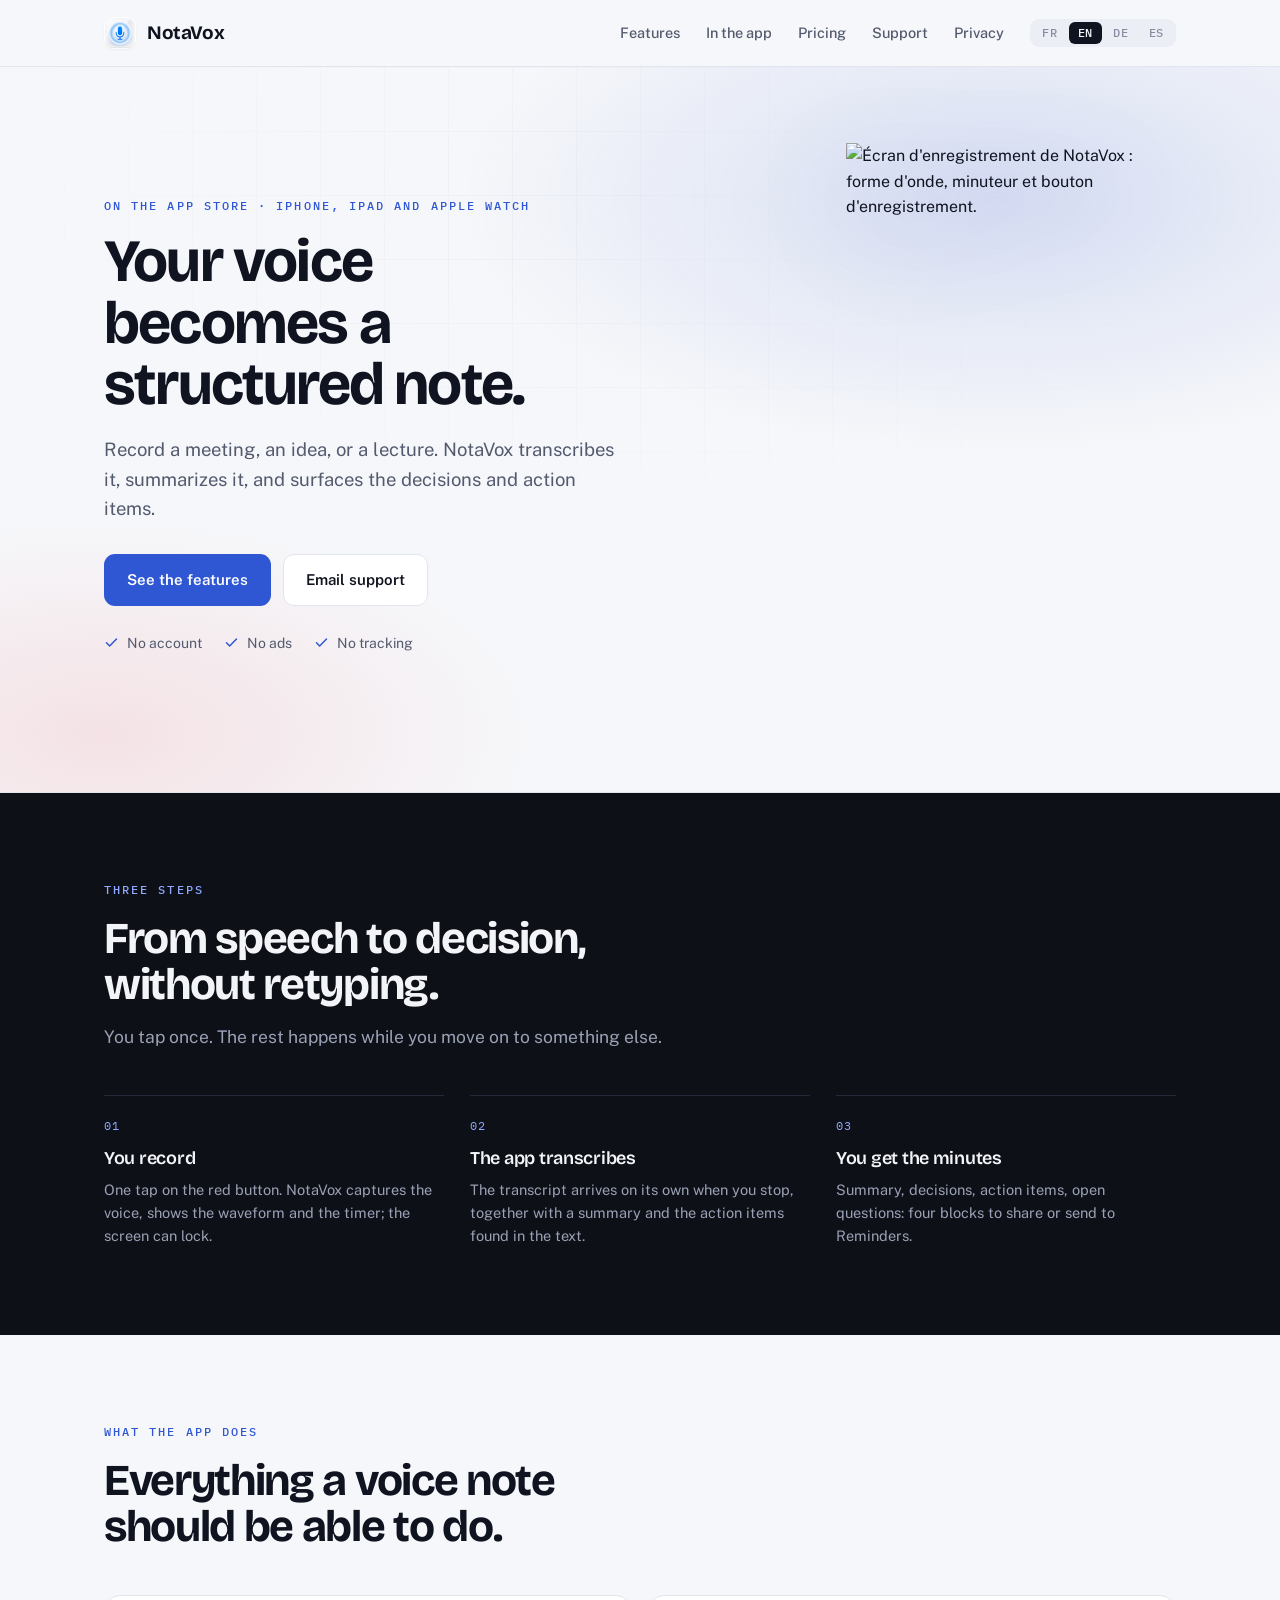
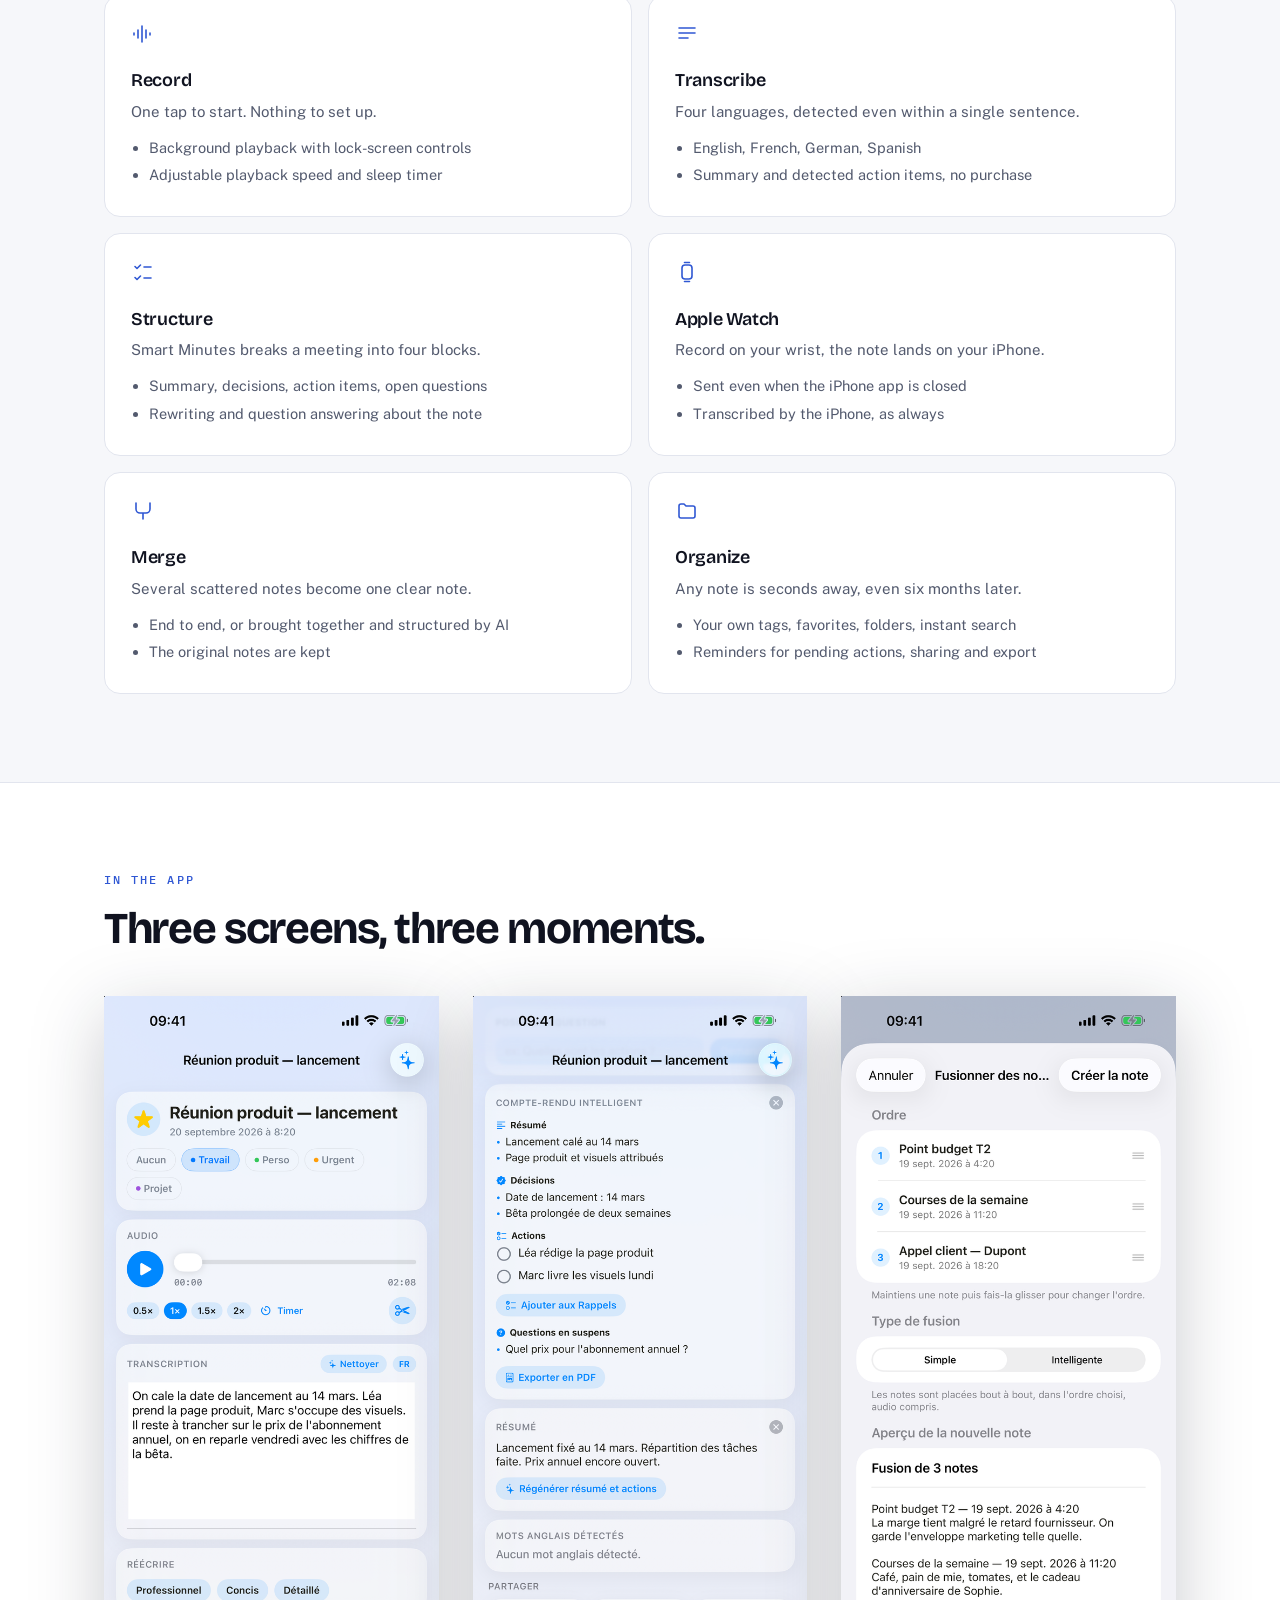
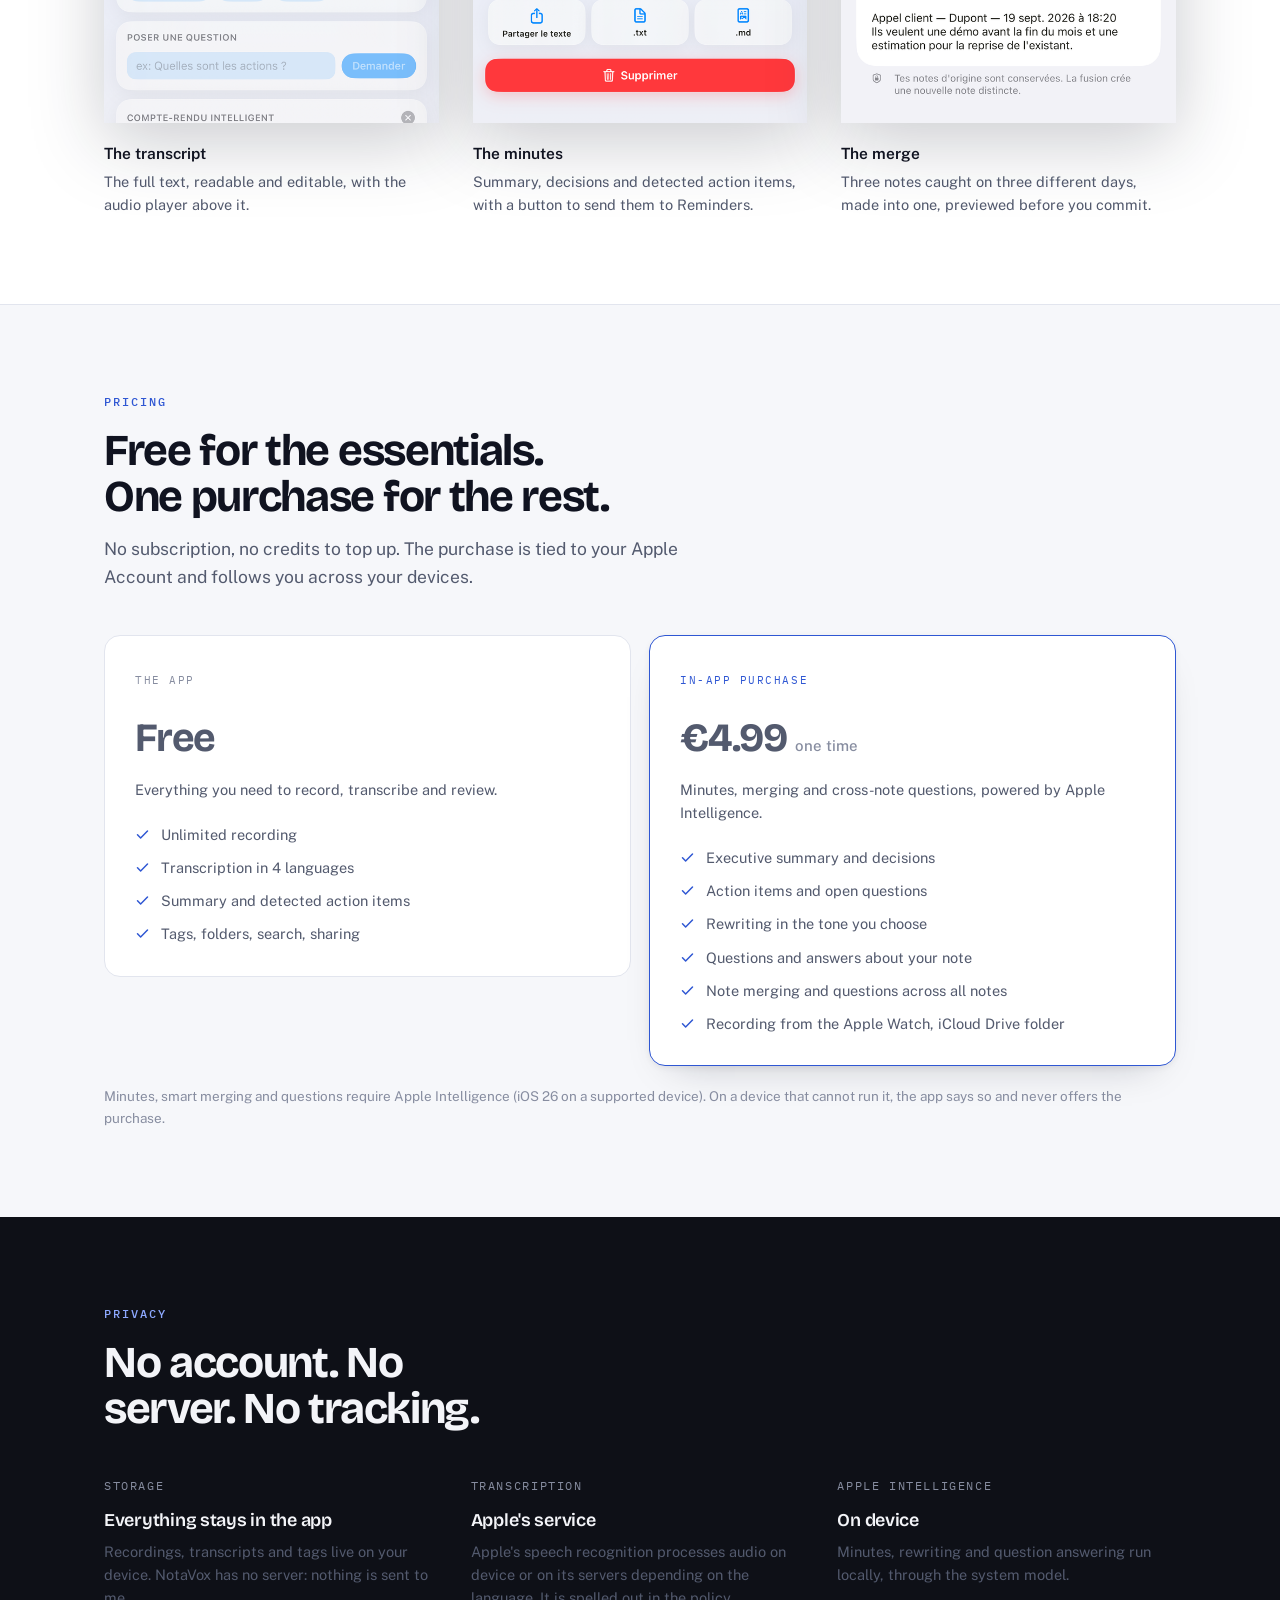
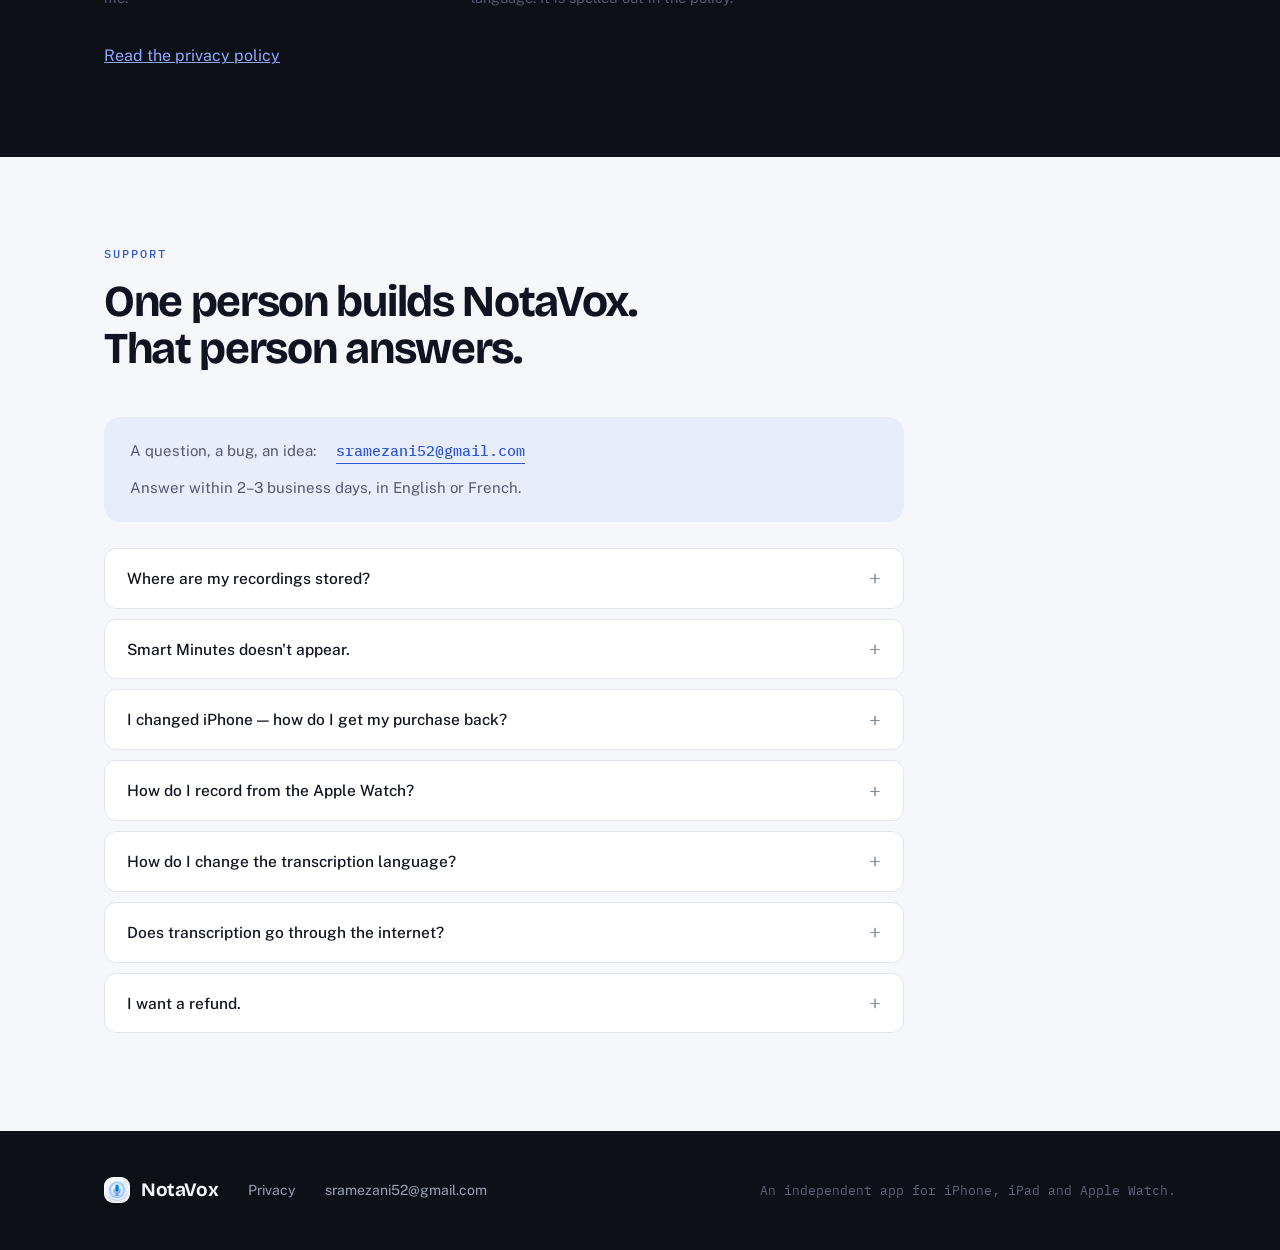
==== commit a280f6df: "feat: la page parle de l'Apple Watch et de la fusion de notes Deux cartes de plus, une capture de l'" ====
--- a/index.html
+++ b/index.html
@@ -128,6 +128,26 @@
       </div>
 
       <div class="card">
+        <svg class="ico" viewBox="0 0 24 24" aria-hidden="true"><rect x="7" y="5" width="10" height="14" rx="3"/><path d="M9.5 2.5h5M9.5 21.5h5"/></svg>
+        <h3 data-i18n="f5t">Apple Watch</h3>
+        <p data-i18n="f5p">Enregistre au poignet, la note arrive sur l'iPhone.</p>
+        <ul>
+          <li data-i18n="f5a">Transfert même si l'app iPhone est fermée</li>
+          <li data-i18n="f5b">Transcription faite par l'iPhone, comme d'habitude</li>
+        </ul>
+      </div>
+
+      <div class="card">
+        <svg class="ico" viewBox="0 0 24 24" aria-hidden="true"><path d="M5 4v6a4 4 0 004 4h6M19 4v6a4 4 0 01-4 4H9M12 14v6"/></svg>
+        <h3 data-i18n="f6t">Fusionner</h3>
+        <p data-i18n="f6p">Plusieurs notes éparses deviennent une seule note claire.</p>
+        <ul>
+          <li data-i18n="f6a">Bout à bout, ou réunies et structurées par l'IA</li>
+          <li data-i18n="f6b">Les notes d'origine sont conservées</li>
+        </ul>
+      </div>
+
+      <div class="card">
         <svg class="ico" viewBox="0 0 24 24" aria-hidden="true"><path d="M4 7a2 2 0 012-2h3l2 2h7a2 2 0 012 2v8a2 2 0 01-2 2H6a2 2 0 01-2-2z"/></svg>
         <h3 data-i18n="f4t">Organiser</h3>
         <p data-i18n="f4p">Une note se retrouve en quelques secondes, même six mois après.</p>
@@ -149,16 +169,16 @@
     </div>
     <div class="showcase">
       <figure>
-        <img src="assets/fr-02-transcript.png" width="620" height="1062" loading="lazy" alt="Transcription d'une note dans NotaVox, avec le lecteur audio.">
+        <img src="assets/fr-transcript.png" width="620" height="1347" loading="lazy" alt="Transcription d'une note dans NotaVox, avec le lecteur audio.">
         <figcaption><b data-i18n="shots.c1t">La transcription</b><span data-i18n="shots.c1p">Le texte complet, relisible et modifiable, avec le lecteur audio au-dessus.</span></figcaption>
       </figure>
       <figure>
-        <img src="assets/fr-03-minutes.png" width="620" height="1062" loading="lazy" alt="Compte-rendu intelligent : résumé, décisions, actions et questions.">
+        <img src="assets/fr-minutes.png" width="620" height="1347" loading="lazy" alt="Compte-rendu intelligent : résumé, décisions, actions et questions.">
         <figcaption><b data-i18n="shots.c2t">Le compte-rendu</b><span data-i18n="shots.c2p">Résumé, décisions et actions détectées, avec un bouton pour les envoyer dans Rappels.</span></figcaption>
       </figure>
       <figure>
-        <img src="assets/fr-04-list.png" width="620" height="1062" loading="lazy" alt="Liste des notes vocales avec tags, favoris et recherche.">
-        <figcaption><b data-i18n="shots.c3t">Tes notes</b><span data-i18n="shots.c3p">Tags, favoris et recherche instantanée, sur les titres comme sur les transcriptions.</span></figcaption>
+        <img src="assets/fr-merge.png" width="620" height="1347" loading="lazy" alt="Écran de fusion : trois notes à ordonner et l'aperçu de la note obtenue.">
+        <figcaption><b data-i18n="shots.c3t">La fusion</b><span data-i18n="shots.c3p">Trois notes prises trois jours différents, réunies en une seule, l'aperçu avant de valider.</span></figcaption>
       </figure>
     </div>
   </div>
@@ -194,6 +214,8 @@
           <li><svg class="tick" viewBox="0 0 24 24" aria-hidden="true"><path d="M4 12.5l5 5L20 6.5"/></svg><span data-i18n="pro.l2">Actions et questions en suspens</span></li>
           <li><svg class="tick" viewBox="0 0 24 24" aria-hidden="true"><path d="M4 12.5l5 5L20 6.5"/></svg><span data-i18n="pro.l3">Reformulation dans le ton de ton choix</span></li>
           <li><svg class="tick" viewBox="0 0 24 24" aria-hidden="true"><path d="M4 12.5l5 5L20 6.5"/></svg><span data-i18n="pro.l4">Questions et réponses sur ta note</span></li>
+          <li><svg class="tick" viewBox="0 0 24 24" aria-hidden="true"><path d="M4 12.5l5 5L20 6.5"/></svg><span data-i18n="pro.l5">Fusion de notes et questions sur l'ensemble</span></li>
+          <li><svg class="tick" viewBox="0 0 24 24" aria-hidden="true"><path d="M4 12.5l5 5L20 6.5"/></svg><span data-i18n="pro.l6">Enregistrement depuis l'Apple Watch, dossier iCloud Drive</span></li>
         </ul>
       </div>
 
@@ -256,6 +278,10 @@
         <div class="body"><p data-i18n="faq.a3">Ouvre l'écran du compte-rendu intelligent et touche « Restaurer les achats ». L'achat est lié à ton identifiant Apple : il te suit sur tous tes appareils, sans repayer.</p></div>
       </details>
       <details>
+        <summary data-i18n="faq.q7">Comment enregistrer depuis l'Apple Watch ?</summary>
+        <div class="body"><p data-i18n="faq.a7">Ouvre NotaVox sur la montre et touche le micro. À l'arrêt, l'enregistrement part vers l'iPhone, qui le transcrit et crée la note — même si l'app y est fermée. Si le téléphone est loin, le transfert attend et repart tout seul. L'enregistrement au poignet fait partie de l'achat intégré.</p></div>
+      </details>
+      <details>
         <summary data-i18n="faq.q4">Comment changer la langue de transcription ?</summary>
         <div class="body"><p data-i18n="faq.a4">Deux endroits : le sélecteur sur l'écran d'enregistrement, pour une note en particulier, et Réglages → Transcription → Langue par défaut, pour toutes les suivantes. La langue de l'interface se règle au même endroit, indépendamment de celle de l'appareil.</p></div>
       </details>
@@ -276,7 +302,7 @@
     <a class="brand" href="index.html"><img src="assets/icon.png" alt="" width="26" height="26" style="width:26px;height:26px"><span>NotaVox</span></a>
     <a href="privacy.html" data-i18n="nav.privacy">Confidentialité</a>
     <a href="mailto:sramezani52@gmail.com?subject=NotaVox">sramezani52@gmail.com</a>
-    <span class="right" data-i18n="foot.rights">Application indépendante pour iPhone et iPad.</span>
+    <span class="right" data-i18n="foot.rights">Application indépendante pour iPhone, iPad et Apple Watch.</span>
   </div>
 </footer>
 
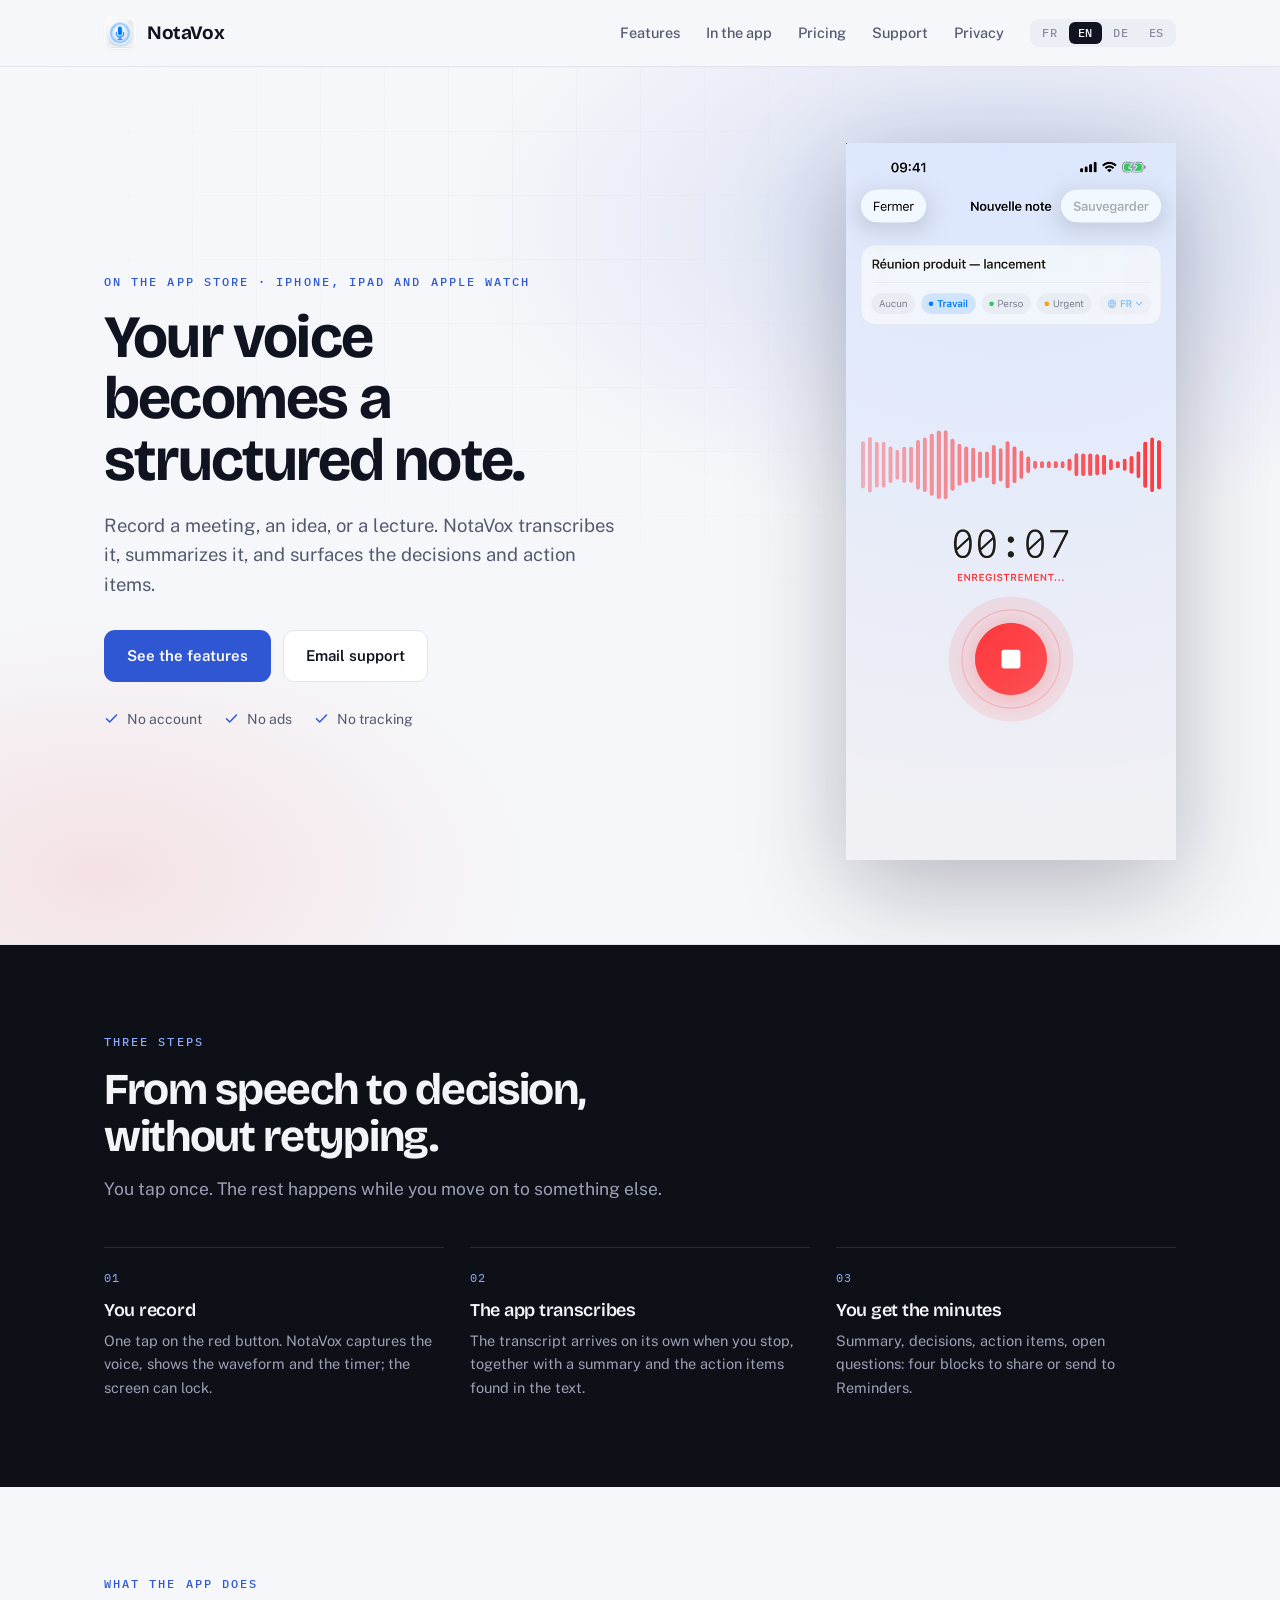
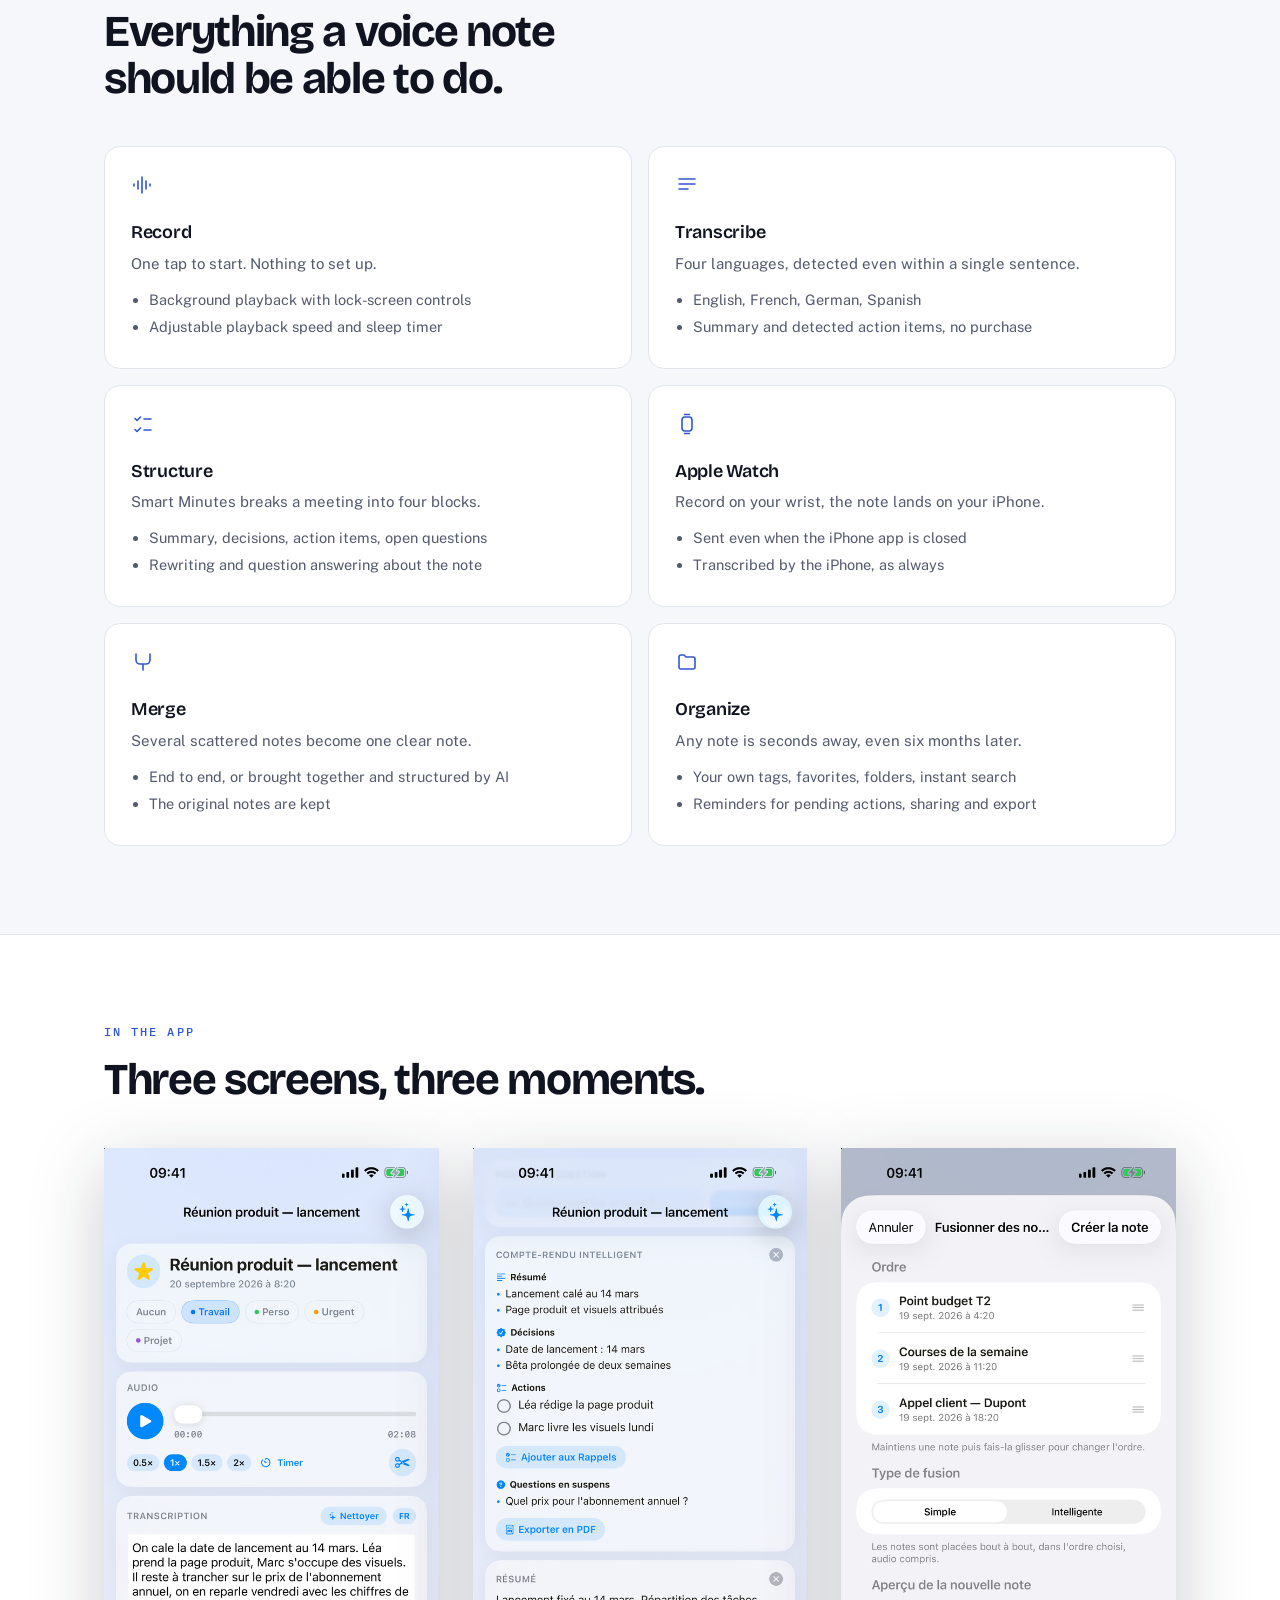
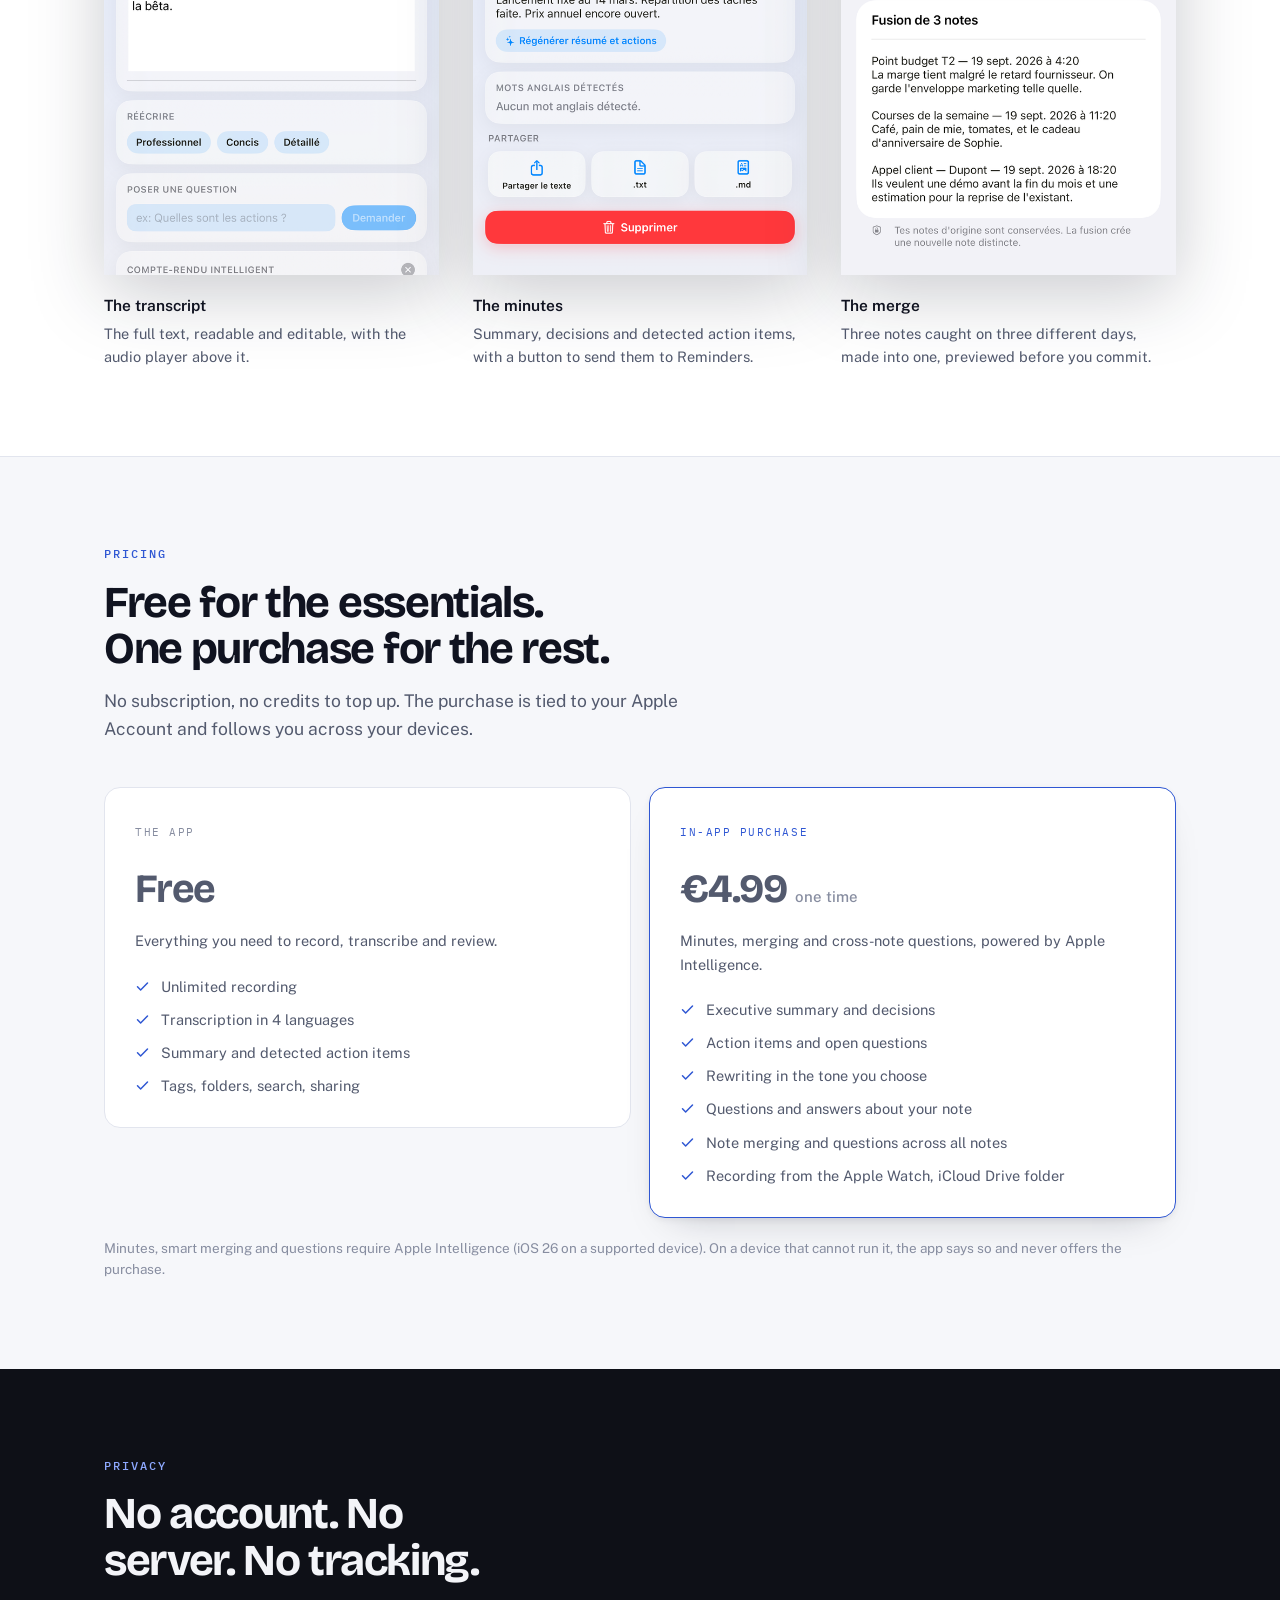
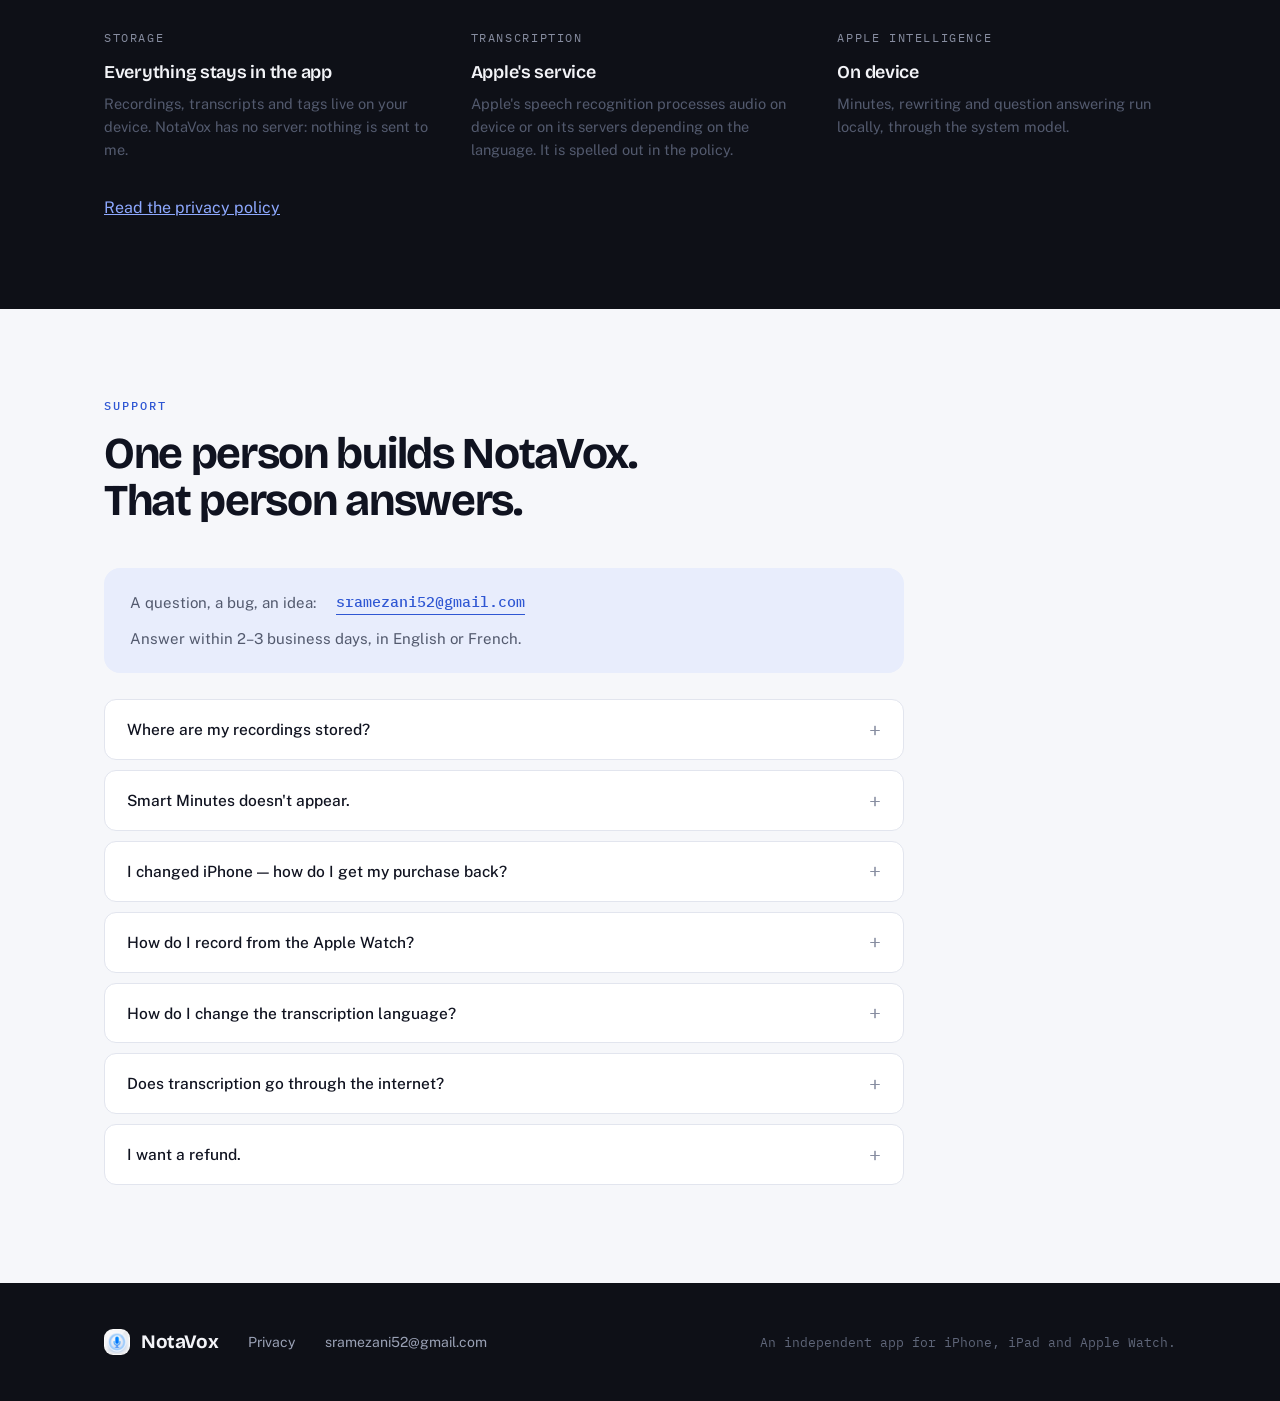
==== commit 99b9c904: "fix: l'image d'en-tête manquait Le fichier de la capture d'enregistrement avait été renommé sans met" ====
--- a/index.html
+++ b/index.html
@@ -56,7 +56,7 @@
         </div>
       </div>
       <div class="device tilt">
-        <img src="assets/fr-01-record.png" width="620" height="1062" alt="Écran d'enregistrement de NotaVox : forme d'onde, minuteur et bouton d'enregistrement.">
+        <img src="assets/fr-record.png" width="620" height="1347" alt="Écran d'enregistrement de NotaVox : forme d'onde, minuteur et bouton d'enregistrement.">
       </div>
     </div>
   </div>
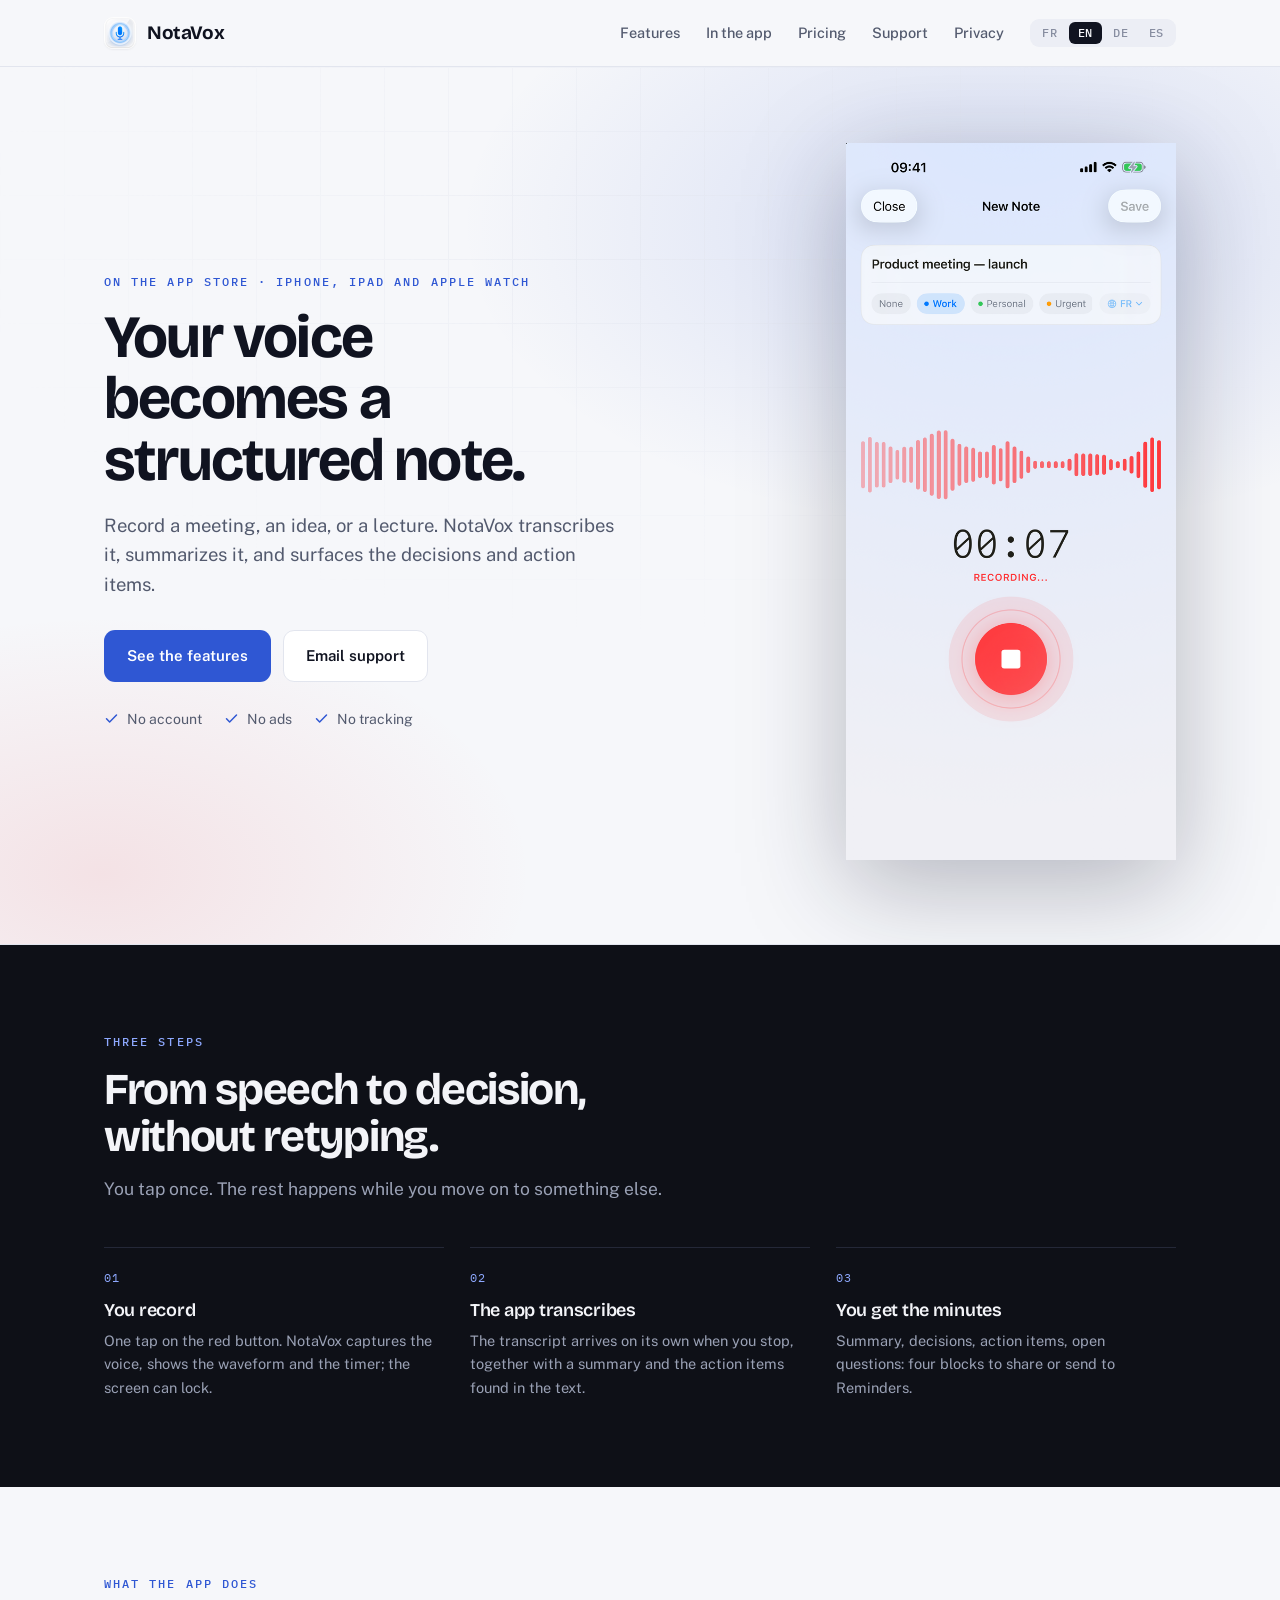
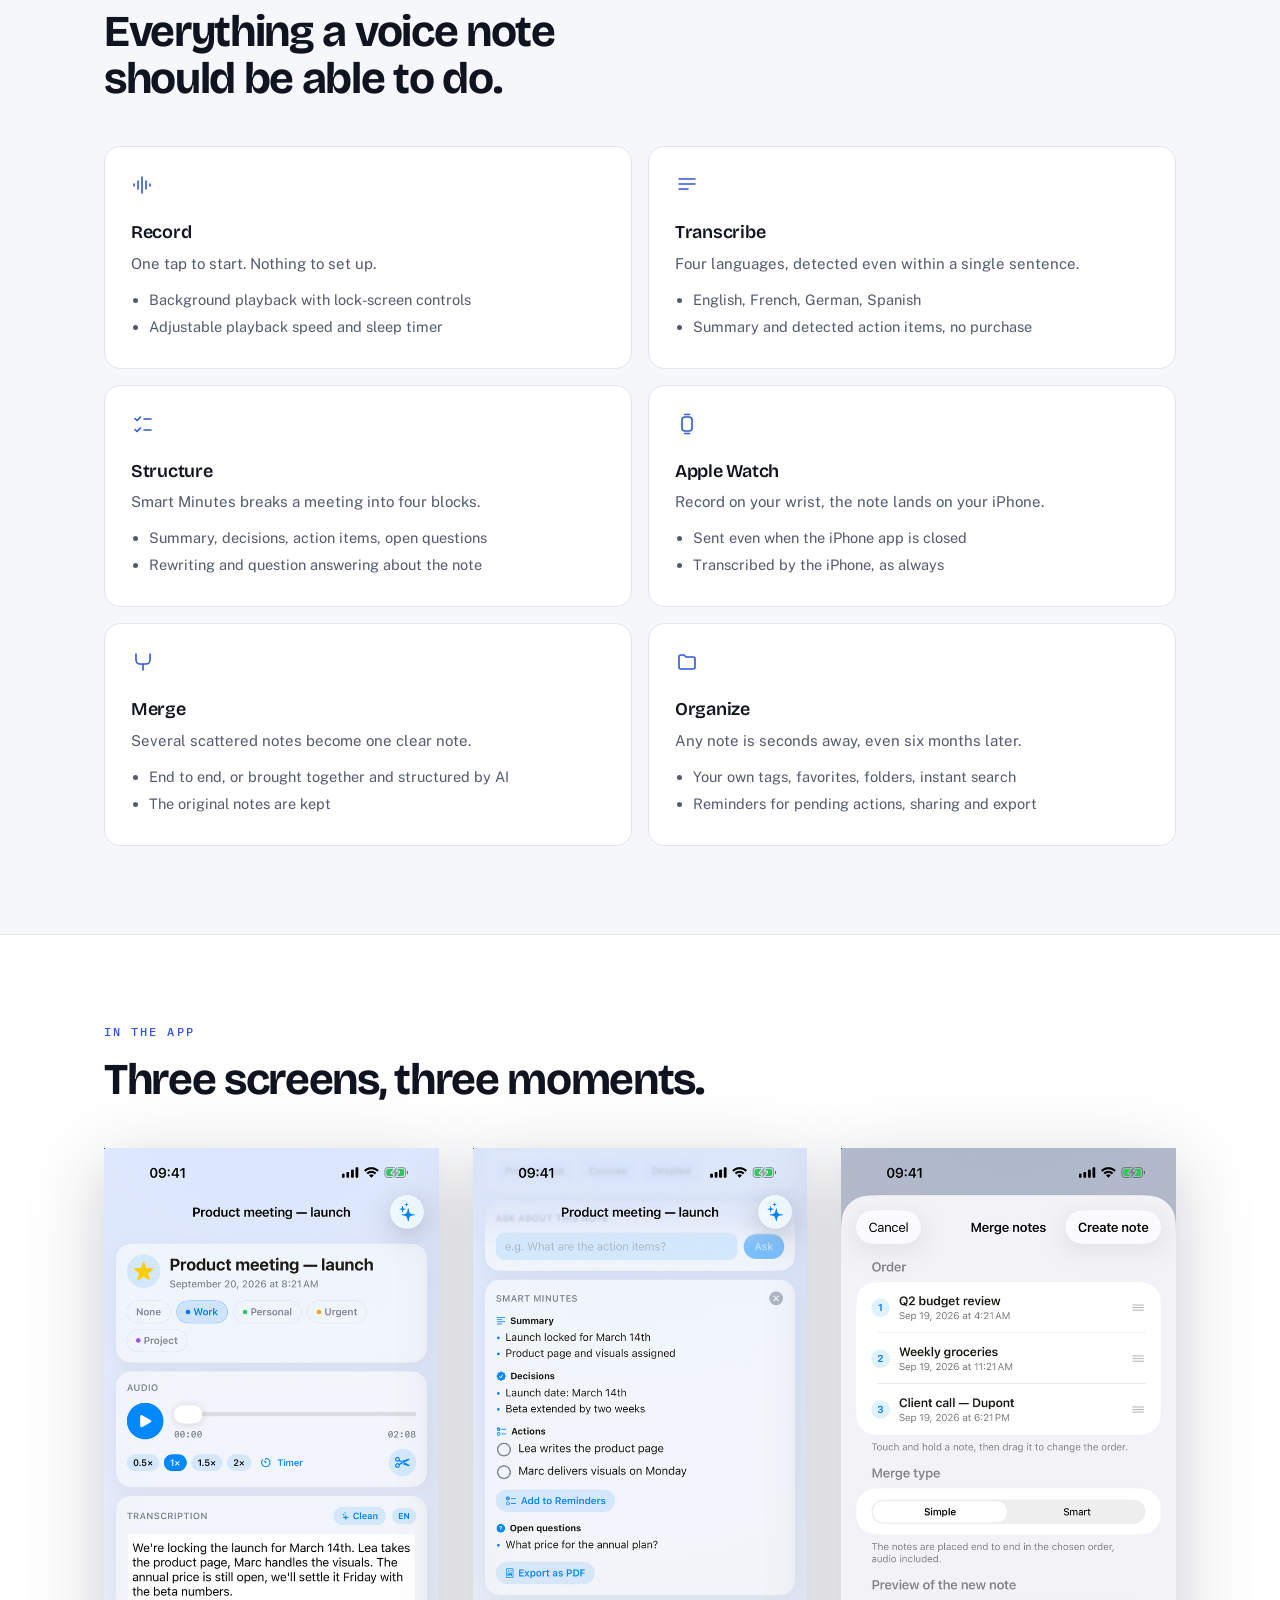
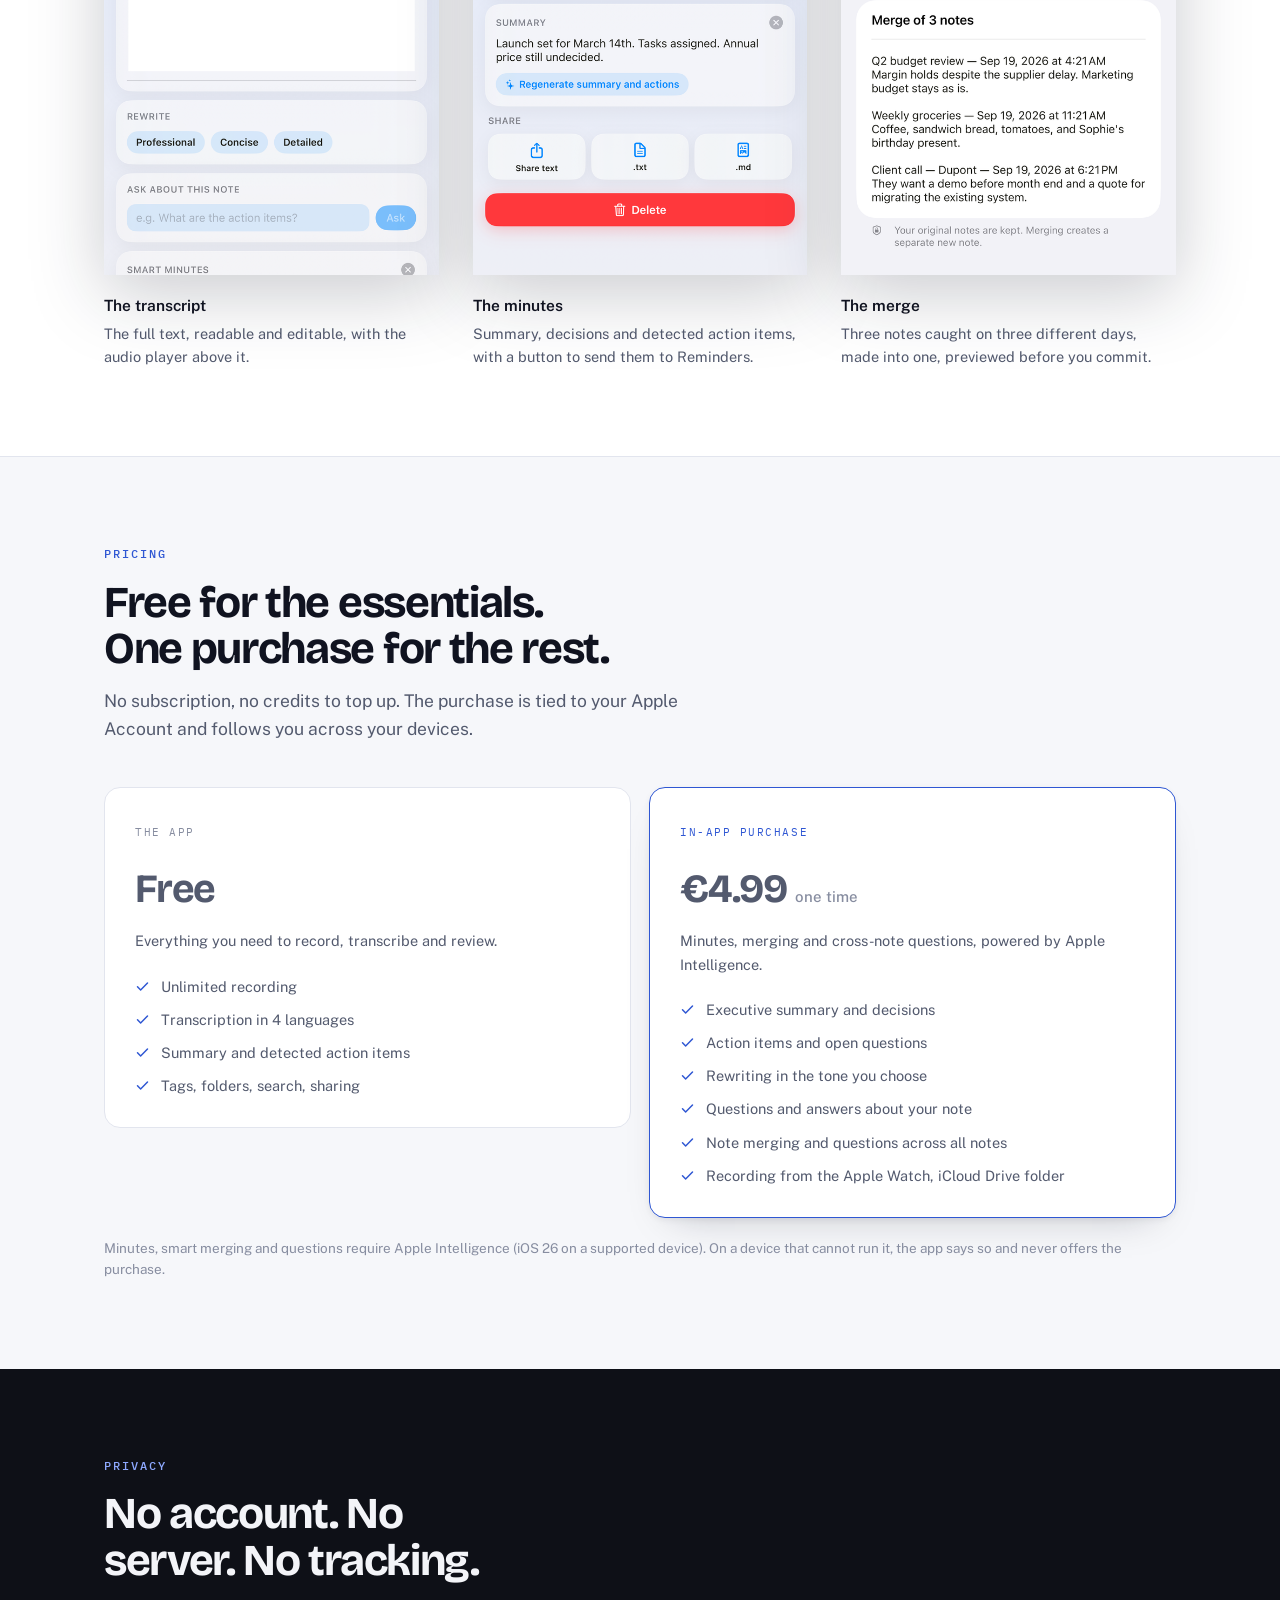
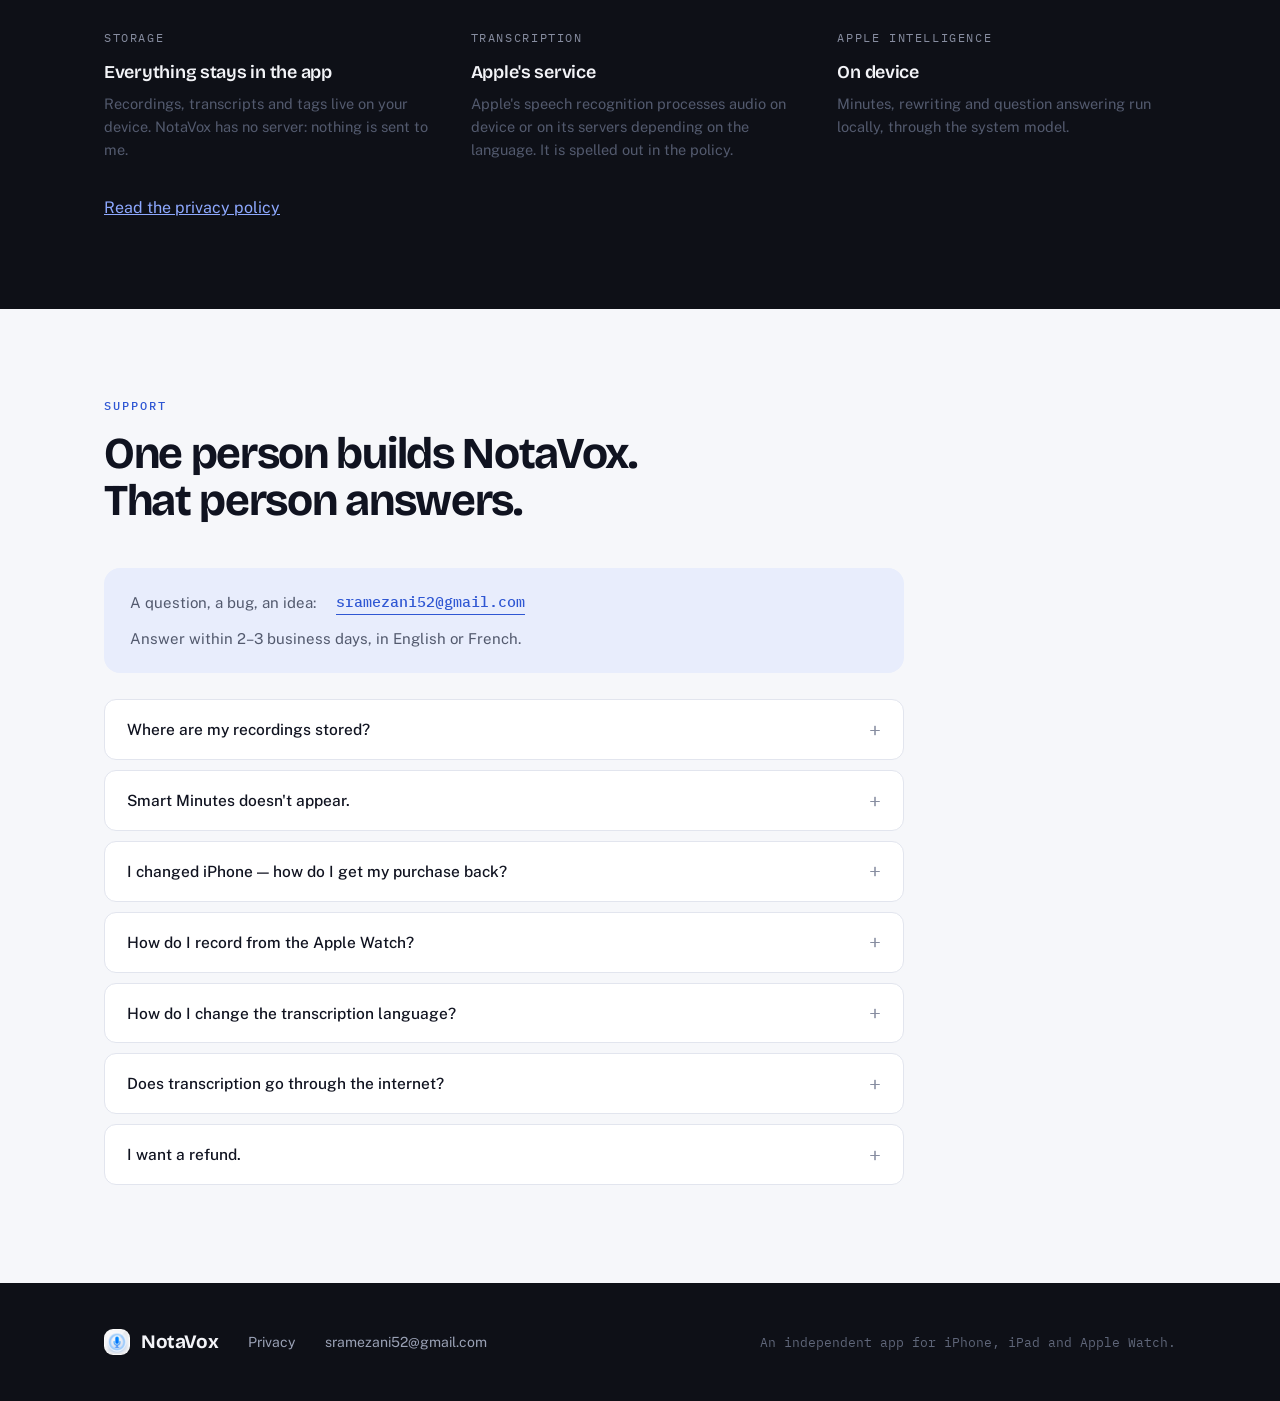
==== commit 3b0fdde7: "fix: les captures du site suivent la langue choisie La page est traduite en quatre langues mais mont" ====
--- a/index.html
+++ b/index.html
@@ -56,7 +56,7 @@
         </div>
       </div>
       <div class="device tilt">
-        <img src="assets/fr-record.png" width="620" height="1347" alt="Écran d'enregistrement de NotaVox : forme d'onde, minuteur et bouton d'enregistrement.">
+        <img src="assets/fr-record.png" data-img="record" data-alt="alt.record" width="620" height="1347" alt="Écran d'enregistrement de NotaVox : forme d'onde, minuteur et bouton d'enregistrement.">
       </div>
     </div>
   </div>
@@ -169,15 +169,15 @@
     </div>
     <div class="showcase">
       <figure>
-        <img src="assets/fr-transcript.png" width="620" height="1347" loading="lazy" alt="Transcription d'une note dans NotaVox, avec le lecteur audio.">
+        <img src="assets/fr-transcript.png" data-img="transcript" data-alt="alt.transcript" width="620" height="1347" loading="lazy" alt="Transcription d'une note dans NotaVox, avec le lecteur audio.">
         <figcaption><b data-i18n="shots.c1t">La transcription</b><span data-i18n="shots.c1p">Le texte complet, relisible et modifiable, avec le lecteur audio au-dessus.</span></figcaption>
       </figure>
       <figure>
-        <img src="assets/fr-minutes.png" width="620" height="1347" loading="lazy" alt="Compte-rendu intelligent : résumé, décisions, actions et questions.">
+        <img src="assets/fr-minutes.png" data-img="minutes" data-alt="alt.minutes" width="620" height="1347" loading="lazy" alt="Compte-rendu intelligent : résumé, décisions, actions et questions.">
         <figcaption><b data-i18n="shots.c2t">Le compte-rendu</b><span data-i18n="shots.c2p">Résumé, décisions et actions détectées, avec un bouton pour les envoyer dans Rappels.</span></figcaption>
       </figure>
       <figure>
-        <img src="assets/fr-merge.png" width="620" height="1347" loading="lazy" alt="Écran de fusion : trois notes à ordonner et l'aperçu de la note obtenue.">
+        <img src="assets/fr-merge.png" data-img="merge" data-alt="alt.merge" width="620" height="1347" loading="lazy" alt="Écran de fusion : trois notes à ordonner et l'aperçu de la note obtenue.">
         <figcaption><b data-i18n="shots.c3t">La fusion</b><span data-i18n="shots.c3p">Trois notes prises trois jours différents, réunies en une seule, l'aperçu avant de valider.</span></figcaption>
       </figure>
     </div>
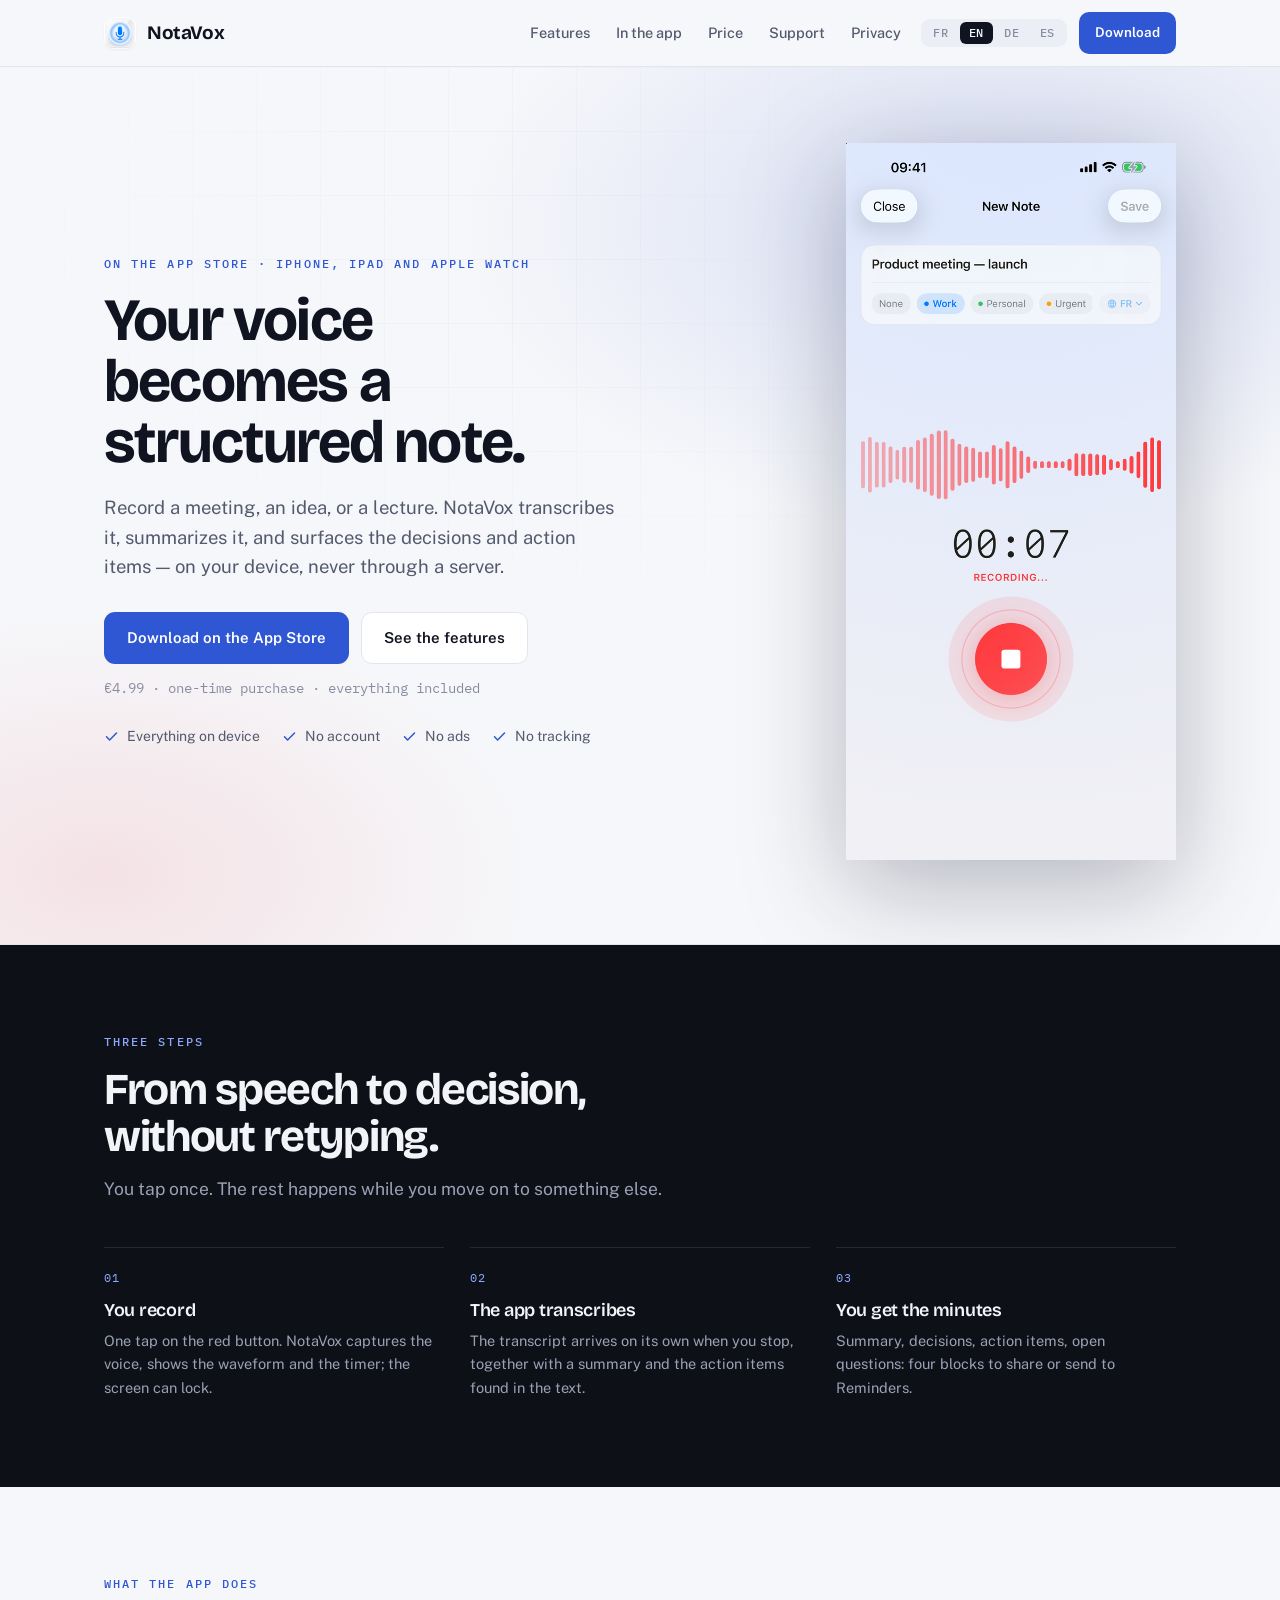
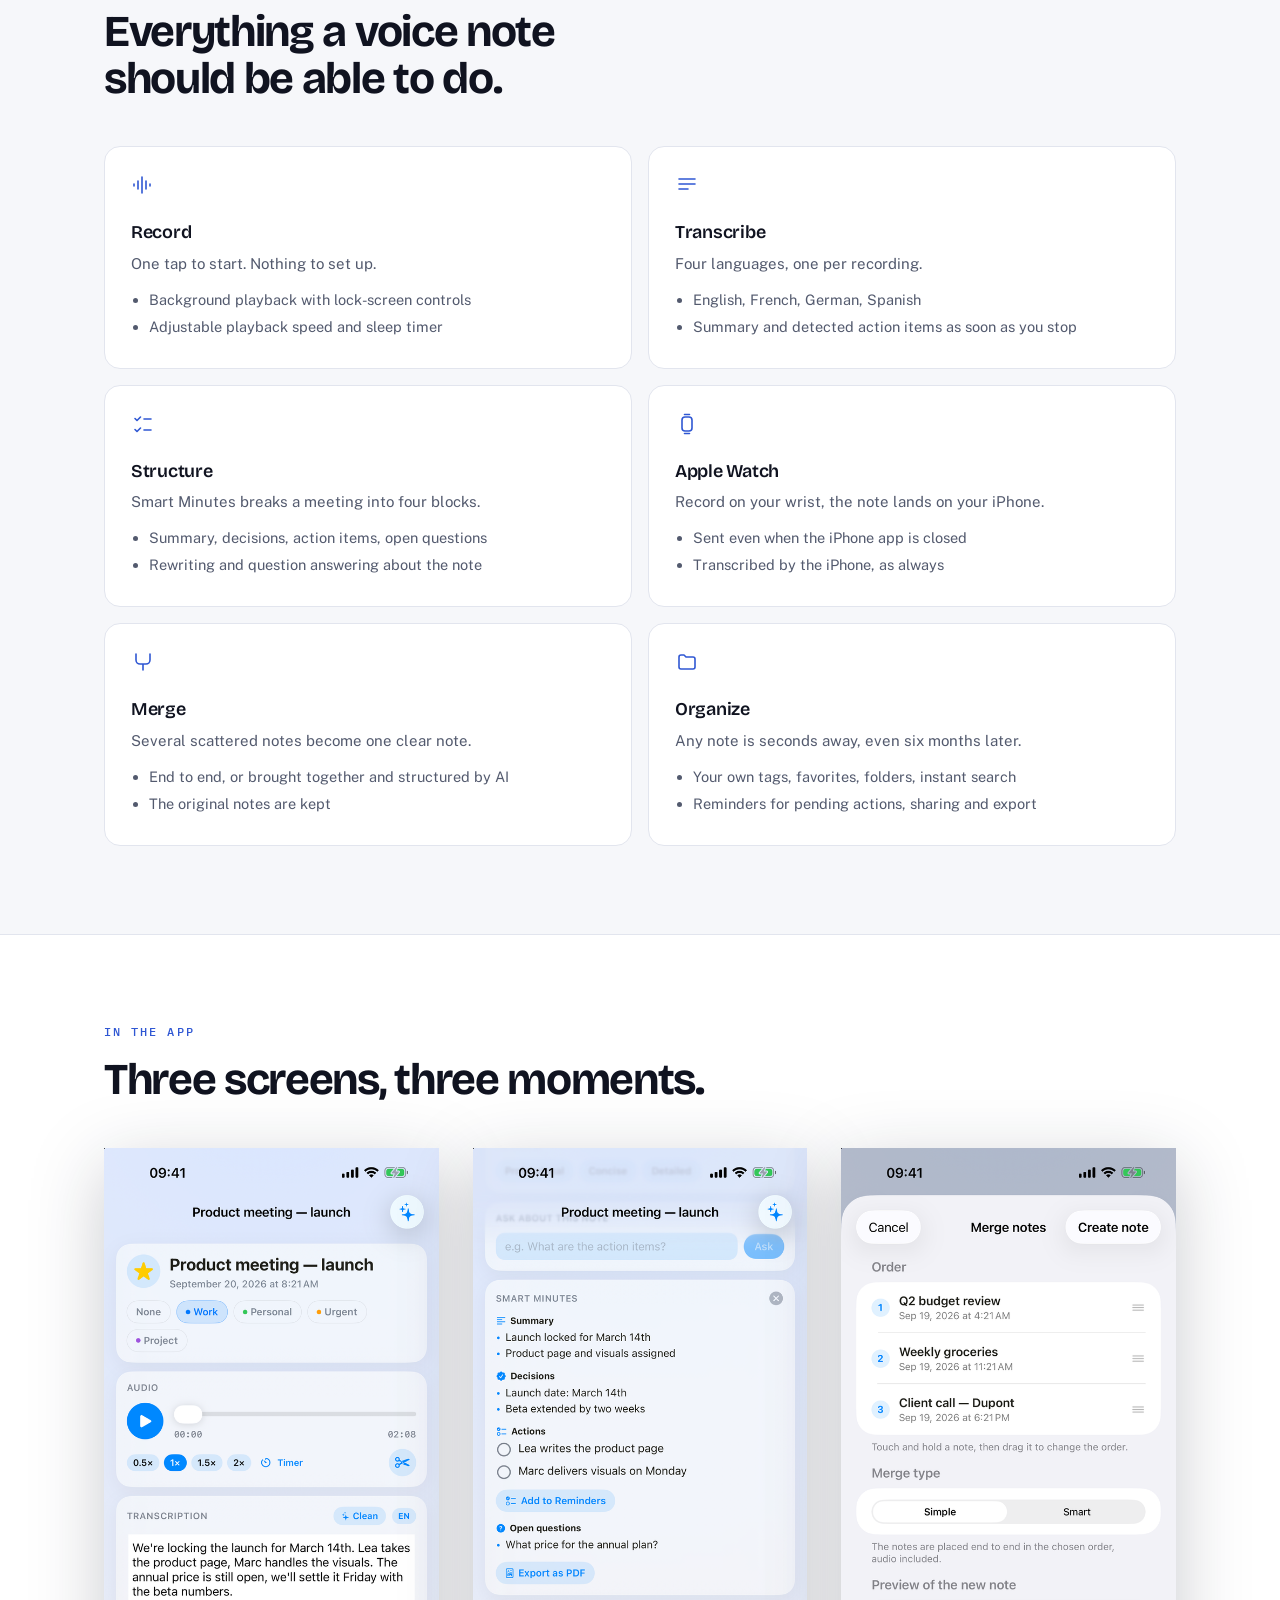
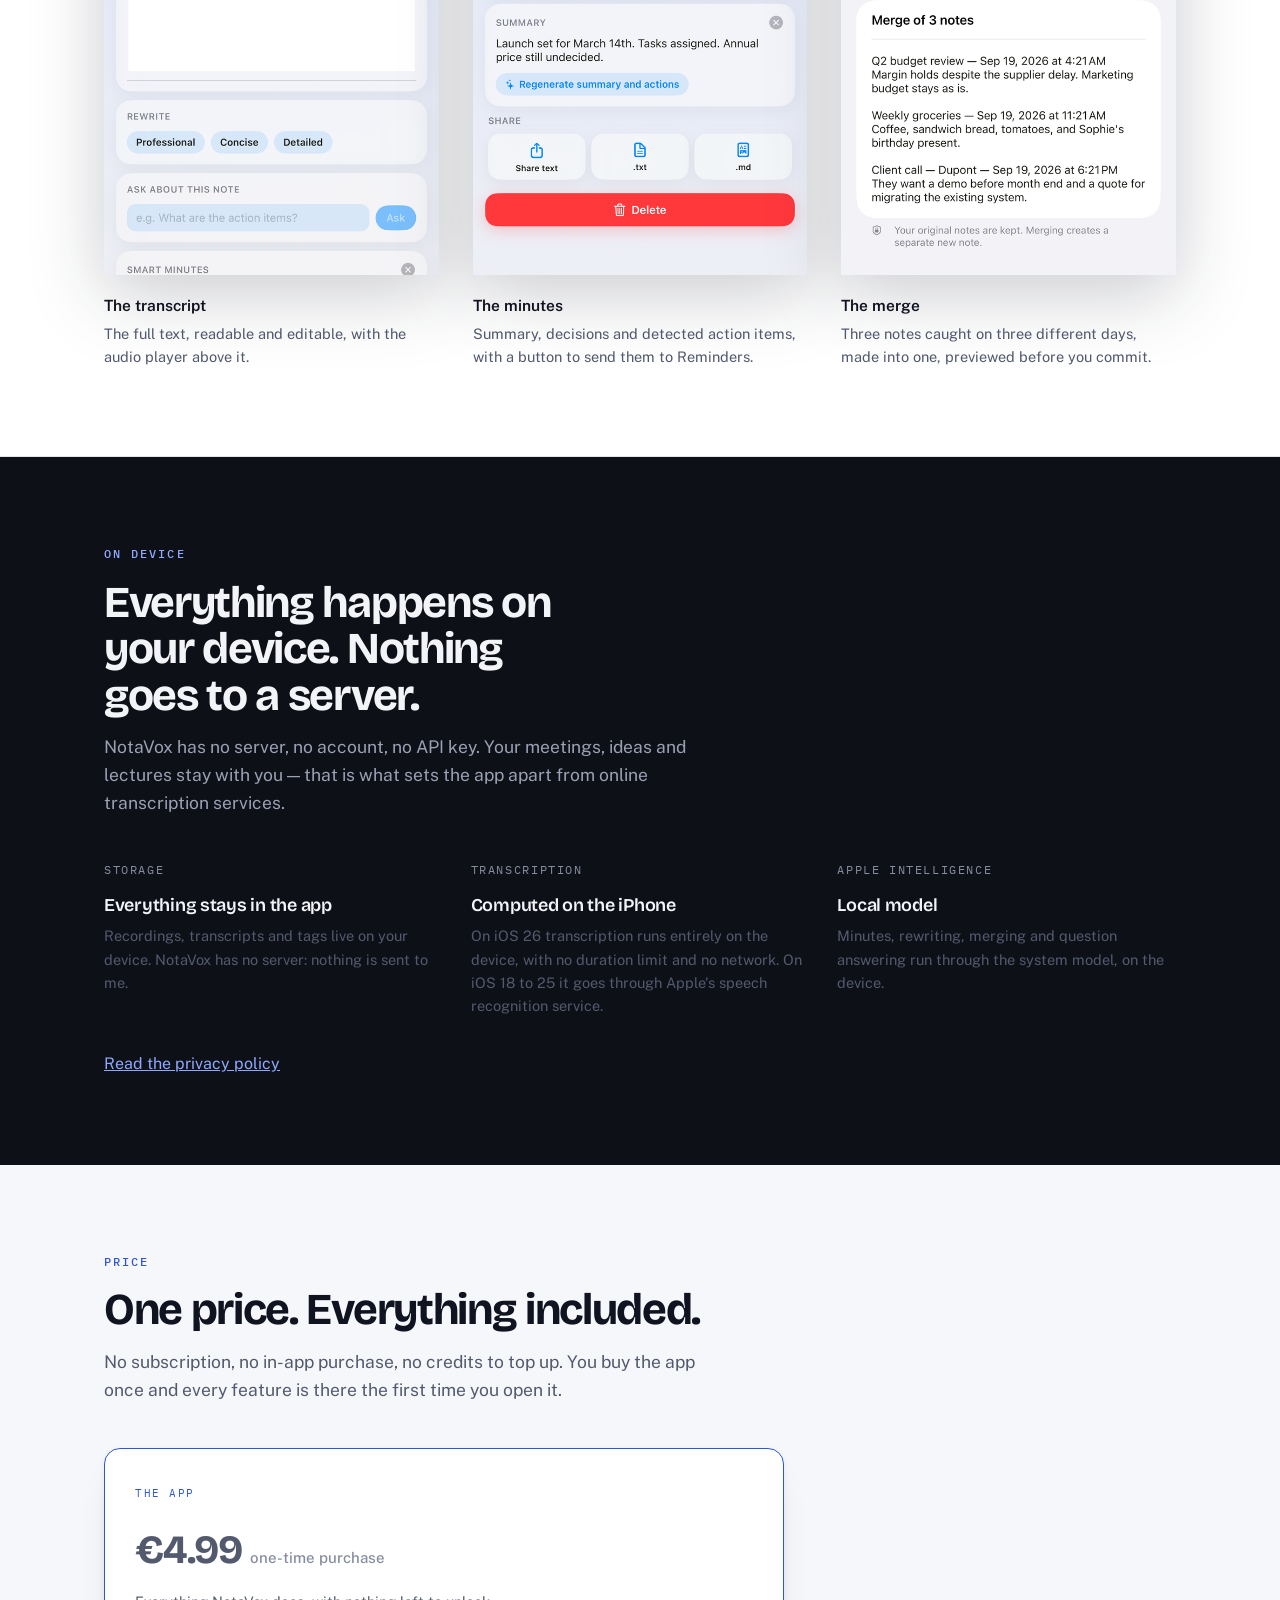
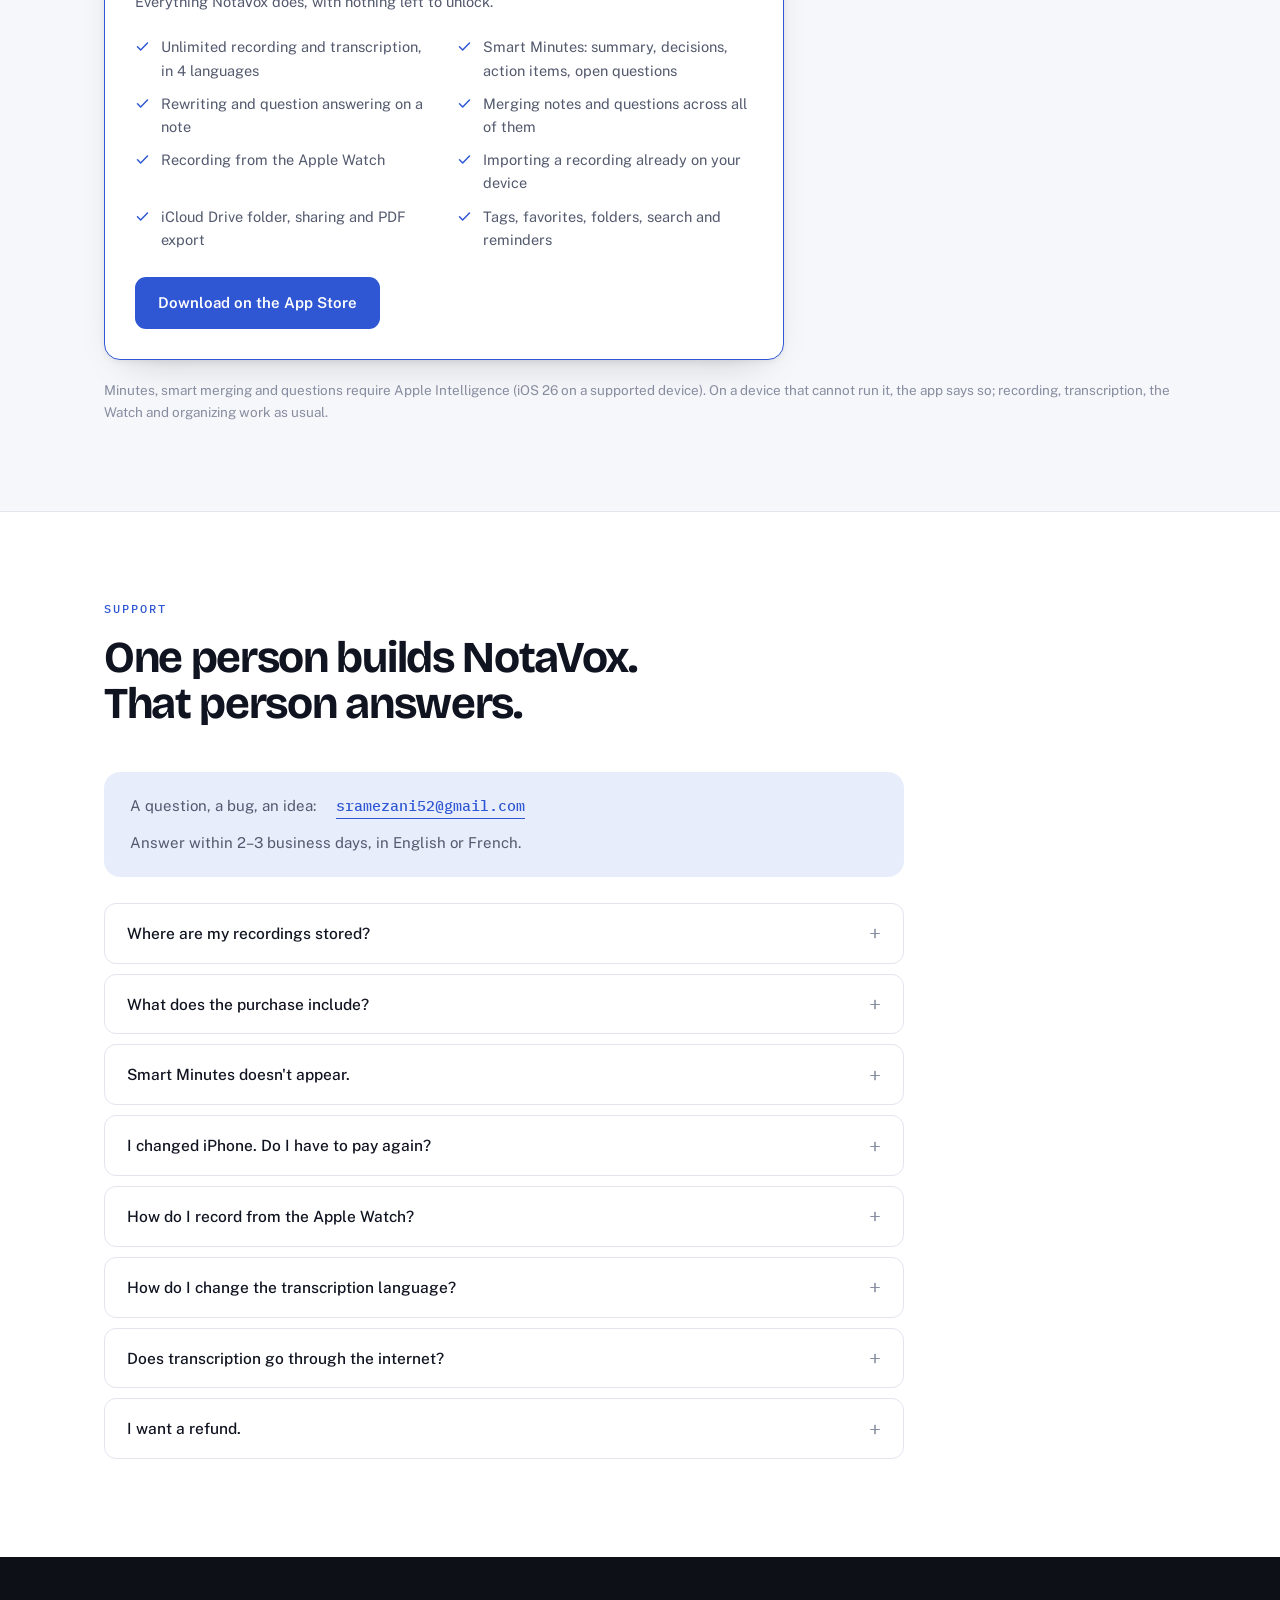
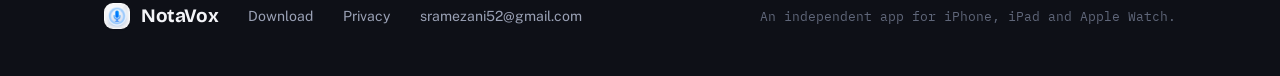
==== commit 4bd3bd08: "feat: le site dit enfin ce que l'app est devenue L'app est publiée, payante 4,99 € et tout est dedan" ====
--- a/index.html
+++ b/index.html
@@ -3,12 +3,26 @@
 <head>
 <meta charset="utf-8">
 <meta name="viewport" content="width=device-width, initial-scale=1">
-<title>NotaVox — notes vocales, transcription et comptes-rendus</title>
-<meta name="description" content="NotaVox transforme tes enregistrements vocaux en notes structurées : transcription en quatre langues et compte-rendu intelligent sur iPhone et iPad. Support et confidentialité.">
+<title>NotaVox — notes vocales, transcription et comptes-rendus sur l'appareil</title>
+<meta name="description" content="NotaVox enregistre, transcrit et structure tes notes vocales sur iPhone, iPad et Apple Watch. Tout se passe sur l'appareil : pas de compte, pas de serveur, pas de suivi. 4,99 €, achat unique, tout est inclus.">
 <meta name="color-scheme" content="light dark">
+<link rel="canonical" href="https://xerxex52.github.io/NotaVox-site/">
+
 <meta property="og:title" content="NotaVox — ta voix devient une note structurée">
-<meta property="og:description" content="Enregistre, transcris, et récupère un compte-rendu : résumé, décisions, actions. Sans compte, sans publicité, sans suivi.">
+<meta property="og:description" content="Enregistre, transcris, récupère un compte-rendu : résumé, décisions, actions. Tout se passe sur ton appareil — pas de compte, pas de serveur, pas de suivi. 4,99 €, achat unique.">
 <meta property="og:type" content="website">
+<meta property="og:url" content="https://xerxex52.github.io/NotaVox-site/">
+<meta property="og:site_name" content="NotaVox">
+<meta property="og:locale" content="fr_FR">
+<meta property="og:image" content="https://xerxex52.github.io/NotaVox-site/assets/og.png">
+<meta property="og:image:width" content="1200">
+<meta property="og:image:height" content="630">
+<meta property="og:image:alt" content="NotaVox — notes vocales, transcription et comptes-rendus sur iPhone, iPad et Apple Watch.">
+<meta name="twitter:card" content="summary_large_image">
+<meta name="twitter:title" content="NotaVox — ta voix devient une note structurée">
+<meta name="twitter:description" content="Enregistre, transcris, récupère un compte-rendu. Tout se passe sur ton appareil : pas de compte, pas de serveur, pas de suivi.">
+<meta name="twitter:image" content="https://xerxex52.github.io/NotaVox-site/assets/og.png">
+
 <link rel="icon" href="assets/icon.png">
 <link rel="apple-touch-icon" href="assets/icon.png">
 <link rel="preconnect" href="https://fonts.googleapis.com">
@@ -22,19 +36,22 @@
 <div class="topbar">
   <div class="wrap">
     <a class="brand" href="index.html"><img src="assets/icon.png" alt=""><span>NotaVox</span></a>
-    <nav class="nav">
+    <nav class="nav" aria-label="Sections">
       <a href="#fonctionnalites" data-i18n="nav.features">Fonctionnalités</a>
       <a href="#ecrans" data-i18n="nav.screens">Dans l'app</a>
-      <a href="#offres" data-i18n="nav.pricing">Offres</a>
+      <a href="#prix" data-i18n="nav.pricing">Prix</a>
       <a href="#support" data-i18n="nav.faq">Support</a>
       <a href="privacy.html" data-i18n="nav.privacy">Confidentialité</a>
+    </nav>
+    <div class="bar-actions">
       <div class="langs" role="group" aria-label="Langue">
         <button type="button" data-lang="fr" aria-pressed="true">fr</button>
         <button type="button" data-lang="en" aria-pressed="false">en</button>
         <button type="button" data-lang="de" aria-pressed="false">de</button>
         <button type="button" data-lang="es" aria-pressed="false">es</button>
       </div>
-    </nav>
+      <a class="btn btn-primary btn-sm" href="https://apps.apple.com/app/id6801285443" data-i18n="nav.get">Télécharger</a>
+    </div>
   </div>
 </div>
 
@@ -42,14 +59,16 @@
   <div class="wrap">
     <div class="hero-grid">
       <div>
-        <p class="eyebrow" data-i18n="hero.eyebrow">Bientôt sur l'App Store · iPhone et iPad</p>
+        <p class="eyebrow" data-i18n="hero.eyebrow">Sur l'App Store · iPhone, iPad et Apple Watch</p>
         <h1 data-i18n="hero.title">Ta voix devient une note structurée.</h1>
-        <p class="lead" data-i18n="hero.lead">Enregistre une réunion, une idée ou un cours. NotaVox transcrit, résume, et fait ressortir les décisions et les actions.</p>
+        <p class="lead" data-i18n="hero.lead">Enregistre une réunion, une idée ou un cours. NotaVox transcrit, résume, et fait ressortir les décisions et les actions — sur ton appareil, sans jamais passer par un serveur.</p>
         <div class="cta">
-          <a class="btn btn-primary" href="#fonctionnalites" data-i18n="hero.cta1">Voir les fonctionnalités</a>
-          <a class="btn btn-ghost" href="#support" data-i18n="hero.cta2">Écrire au support</a>
+          <a class="btn btn-primary" href="https://apps.apple.com/app/id6801285443" data-i18n="hero.cta1">Télécharger sur l'App Store</a>
+          <a class="btn btn-ghost" href="#fonctionnalites" data-i18n="hero.cta2">Voir les fonctionnalités</a>
         </div>
+        <p class="cta-note" data-i18n="hero.note">4,99 € · achat unique · tout est inclus</p>
         <div class="trust">
+          <span><svg class="tick" viewBox="0 0 24 24" aria-hidden="true"><path d="M4 12.5l5 5L20 6.5"/></svg><span data-i18n="hero.t4">Tout sur l'appareil</span></span>
           <span><svg class="tick" viewBox="0 0 24 24" aria-hidden="true"><path d="M4 12.5l5 5L20 6.5"/></svg><span data-i18n="hero.t1">Aucun compte</span></span>
           <span><svg class="tick" viewBox="0 0 24 24" aria-hidden="true"><path d="M4 12.5l5 5L20 6.5"/></svg><span data-i18n="hero.t2">Aucune publicité</span></span>
           <span><svg class="tick" viewBox="0 0 24 24" aria-hidden="true"><path d="M4 12.5l5 5L20 6.5"/></svg><span data-i18n="hero.t3">Aucun suivi</span></span>
@@ -110,10 +129,10 @@
       <div class="card">
         <svg class="ico" viewBox="0 0 24 24" aria-hidden="true"><path d="M4 6h16M4 11h16M4 16h9"/></svg>
         <h3 data-i18n="f2t">Transcrire</h3>
-        <p data-i18n="f2p">Quatre langues, détectées jusque dans une même phrase.</p>
+        <p data-i18n="f2p">Quatre langues, une par enregistrement.</p>
         <ul>
           <li data-i18n="f2a">Français, anglais, allemand, espagnol</li>
-          <li data-i18n="f2b">Résumé et actions détectées, sans achat</li>
+          <li data-i18n="f2b">Résumé et actions détectées dès la fin de l'enregistrement</li>
         </ul>
       </div>
 
@@ -152,8 +171,8 @@
         <h3 data-i18n="f4t">Organiser</h3>
         <p data-i18n="f4p">Une note se retrouve en quelques secondes, même six mois après.</p>
         <ul>
-          <li data-i18n="f4a">Tags, favoris, dossiers, recherche instantanée</li>
-          <li data-i18n="f4b">Rappels, partage et export</li>
+          <li data-i18n="f4a">Rubriques personnalisées, favoris, dossiers, recherche</li>
+          <li data-i18n="f4b">Rappels des actions en attente, partage et export</li>
         </ul>
       </div>
 
@@ -184,74 +203,68 @@
   </div>
 </section>
 
-<section id="offres">
-  <div class="wrap">
-    <div class="sec-head">
-      <p class="eyebrow" data-i18n="plans.eyebrow">Les offres</p>
-      <h2 data-i18n="plans.title">Gratuit pour l'essentiel. Un seul achat pour le reste.</h2>
-      <p class="lead" data-i18n="plans.lead">Pas d'abonnement, pas de crédits à recharger. L'achat est lié à ton identifiant Apple et te suit sur tes appareils.</p>
-    </div>
-    <div class="plans">
-
-      <div class="plan">
-        <span class="tag" data-i18n="free.tag">L'application</span>
-        <p class="price" data-i18n="free.price">Gratuit</p>
-        <p data-i18n="free.sub">Tout ce qu'il faut pour enregistrer, transcrire et relire.</p>
-        <ul>
-          <li><svg class="tick" viewBox="0 0 24 24" aria-hidden="true"><path d="M4 12.5l5 5L20 6.5"/></svg><span data-i18n="free.l1">Enregistrement illimité</span></li>
-          <li><svg class="tick" viewBox="0 0 24 24" aria-hidden="true"><path d="M4 12.5l5 5L20 6.5"/></svg><span data-i18n="free.l2">Transcription en 4 langues</span></li>
-          <li><svg class="tick" viewBox="0 0 24 24" aria-hidden="true"><path d="M4 12.5l5 5L20 6.5"/></svg><span data-i18n="free.l3">Résumé et actions détectées</span></li>
-          <li><svg class="tick" viewBox="0 0 24 24" aria-hidden="true"><path d="M4 12.5l5 5L20 6.5"/></svg><span data-i18n="free.l4">Tags, dossiers, recherche, partage</span></li>
-        </ul>
-      </div>
-
-      <div class="plan featured">
-        <span class="tag" data-i18n="pro.tag">Achat intégré</span>
-        <p class="price"><span data-i18n="pro.price">4,99 €</span><small data-i18n="pro.once">une seule fois</small></p>
-        <p data-i18n="pro.sub">Le compte-rendu intelligent, propulsé par Apple Intelligence.</p>
-        <ul>
-          <li><svg class="tick" viewBox="0 0 24 24" aria-hidden="true"><path d="M4 12.5l5 5L20 6.5"/></svg><span data-i18n="pro.l1">Résumé exécutif et décisions</span></li>
-          <li><svg class="tick" viewBox="0 0 24 24" aria-hidden="true"><path d="M4 12.5l5 5L20 6.5"/></svg><span data-i18n="pro.l2">Actions et questions en suspens</span></li>
-          <li><svg class="tick" viewBox="0 0 24 24" aria-hidden="true"><path d="M4 12.5l5 5L20 6.5"/></svg><span data-i18n="pro.l3">Reformulation dans le ton de ton choix</span></li>
-          <li><svg class="tick" viewBox="0 0 24 24" aria-hidden="true"><path d="M4 12.5l5 5L20 6.5"/></svg><span data-i18n="pro.l4">Questions et réponses sur ta note</span></li>
-          <li><svg class="tick" viewBox="0 0 24 24" aria-hidden="true"><path d="M4 12.5l5 5L20 6.5"/></svg><span data-i18n="pro.l5">Fusion de notes et questions sur l'ensemble</span></li>
-          <li><svg class="tick" viewBox="0 0 24 24" aria-hidden="true"><path d="M4 12.5l5 5L20 6.5"/></svg><span data-i18n="pro.l6">Enregistrement depuis l'Apple Watch, dossier iCloud Drive</span></li>
-        </ul>
-      </div>
-
-    </div>
-    <p class="plan-note" data-i18n="plans.note">Ces trois fonctions demandent Apple Intelligence (iOS 26 sur un appareil compatible). Sur un appareil qui ne le gère pas, l'app l'indique et ne propose pas l'achat.</p>
-  </div>
-</section>
-
 <section class="deep">
   <div class="wrap">
     <div class="sec-head">
-      <p class="eyebrow" data-i18n="priv.eyebrow">Confidentialité</p>
-      <h2 data-i18n="priv.title">Pas de compte. Pas de serveur. Pas de suivi.</h2>
+      <p class="eyebrow" data-i18n="priv.eyebrow">Sur l'appareil</p>
+      <h2 data-i18n="priv.title">Tout se passe sur ton appareil. Rien ne part sur un serveur.</h2>
+      <p class="lead" data-i18n="priv.lead">NotaVox n'a pas de serveur, pas de compte, pas de clé d'API. Tes réunions, tes idées et tes cours restent chez toi : c'est ce qui distingue l'app des services de transcription en ligne.</p>
     </div>
     <div class="privacy-grid">
       <div>
         <span class="k" data-i18n="priv.k1">Stockage</span>
         <h3 data-i18n="priv.h1">Tout reste dans l'app</h3>
-        <p data-i18n="priv.p1">Enregistrements, transcriptions et tags vivent sur ton appareil. NotaVox n'a pas de serveur : rien ne m'est envoyé.</p>
+        <p data-i18n="priv.p1">Enregistrements, transcriptions et rubriques vivent sur ton appareil. NotaVox n'a pas de serveur : rien ne m'est envoyé.</p>
       </div>
       <div>
         <span class="k" data-i18n="priv.k2">Transcription</span>
-        <h3 data-i18n="priv.h2">Le service d'Apple</h3>
-        <p data-i18n="priv.p2">La reconnaissance vocale d'Apple traite l'audio sur l'appareil ou sur ses serveurs selon la langue. C'est écrit noir sur blanc dans la politique.</p>
+        <h3 data-i18n="priv.h2">Calculée sur l'iPhone</h3>
+        <p data-i18n="priv.p2">Sur iOS 26, la transcription tourne entièrement sur l'appareil, sans limite de durée et sans réseau. Sur iOS 18 à 25, elle passe par le service de reconnaissance vocale d'Apple.</p>
       </div>
       <div>
         <span class="k" data-i18n="priv.k3">Apple Intelligence</span>
-        <h3 data-i18n="priv.h3">Sur l'appareil</h3>
-        <p data-i18n="priv.p3">Le compte-rendu, la reformulation et les questions/réponses s'exécutent en local, via le modèle du système.</p>
+        <h3 data-i18n="priv.h3">Modèle local</h3>
+        <p data-i18n="priv.p3">Compte-rendu, reformulation, fusion et questions s'exécutent via le modèle du système, sur l'appareil.</p>
       </div>
     </div>
     <p style="margin-top:34px"><a href="privacy.html" style="color:var(--deep-accent)" data-i18n="priv.link">Lire la politique de confidentialité</a></p>
   </div>
 </section>
 
-<section id="support">
+<section id="prix">
+  <div class="wrap">
+    <div class="sec-head">
+      <p class="eyebrow" data-i18n="plans.eyebrow">Le prix</p>
+      <h2 data-i18n="plans.title">Un seul prix. Tout est inclus.</h2>
+      <p class="lead" data-i18n="plans.lead">Pas d'abonnement, pas d'achat intégré, pas de crédits à recharger. Tu achètes l'app une fois, et toutes les fonctions sont là dès la première ouverture.</p>
+    </div>
+    <div class="plans solo">
+
+      <div class="plan featured solo-card">
+        <span class="tag" data-i18n="buy.tag">L'application</span>
+        <p class="price"><span data-i18n="buy.price">4,99 €</span><small data-i18n="buy.once">achat unique</small></p>
+        <p data-i18n="buy.sub">Tout ce que fait NotaVox, sans rien à débloquer ensuite.</p>
+        <ul>
+          <li><svg class="tick" viewBox="0 0 24 24" aria-hidden="true"><path d="M4 12.5l5 5L20 6.5"/></svg><span data-i18n="buy.l1">Enregistrement et transcription illimités, en 4 langues</span></li>
+          <li><svg class="tick" viewBox="0 0 24 24" aria-hidden="true"><path d="M4 12.5l5 5L20 6.5"/></svg><span data-i18n="buy.l2">Compte-rendu intelligent : résumé, décisions, actions, questions</span></li>
+          <li><svg class="tick" viewBox="0 0 24 24" aria-hidden="true"><path d="M4 12.5l5 5L20 6.5"/></svg><span data-i18n="buy.l3">Reformulation et questions/réponses sur une note</span></li>
+          <li><svg class="tick" viewBox="0 0 24 24" aria-hidden="true"><path d="M4 12.5l5 5L20 6.5"/></svg><span data-i18n="buy.l4">Fusion de notes et questions sur l'ensemble</span></li>
+          <li><svg class="tick" viewBox="0 0 24 24" aria-hidden="true"><path d="M4 12.5l5 5L20 6.5"/></svg><span data-i18n="buy.l5">Enregistrement depuis l'Apple Watch</span></li>
+          <li><svg class="tick" viewBox="0 0 24 24" aria-hidden="true"><path d="M4 12.5l5 5L20 6.5"/></svg><span data-i18n="buy.l6">Import d'un enregistrement déjà sur ton appareil</span></li>
+          <li><svg class="tick" viewBox="0 0 24 24" aria-hidden="true"><path d="M4 12.5l5 5L20 6.5"/></svg><span data-i18n="buy.l7">Dossier iCloud Drive, partage et export PDF</span></li>
+          <li><svg class="tick" viewBox="0 0 24 24" aria-hidden="true"><path d="M4 12.5l5 5L20 6.5"/></svg><span data-i18n="buy.l8">Rubriques, favoris, dossiers, recherche et rappels</span></li>
+        </ul>
+        <div class="cta">
+          <a class="btn btn-primary" href="https://apps.apple.com/app/id6801285443" data-i18n="buy.cta">Télécharger sur l'App Store</a>
+        </div>
+      </div>
+
+    </div>
+    <p class="plan-note" data-i18n="plans.note">Le compte-rendu, la fusion intelligente et les questions demandent Apple Intelligence (iOS 26 sur un appareil compatible). Sur un appareil qui ne le gère pas, l'app l'indique ; l'enregistrement, la transcription, la montre et l'organisation fonctionnent normalement.</p>
+  </div>
+</section>
+
+<section id="support" style="background:var(--panel); border-top:1px solid var(--stroke)">
   <div class="wrap">
     <div class="faq-col">
       <div class="sec-head">
@@ -270,28 +283,32 @@
         <div class="body"><p data-i18n="faq.a1">Dans l'app, sur ton appareil. NotaVox n'a pas de serveur : rien n'est envoyé au développeur. Supprimer une note supprime son fichier audio ; désinstaller l'app supprime tout.</p></div>
       </details>
       <details>
+        <summary data-i18n="faq.q8">Qu'est-ce que l'achat comprend ?</summary>
+        <div class="body"><p data-i18n="faq.a8">Tout. L'app s'achète une fois 4,99 € sur l'App Store et il n'y a plus rien à payer ensuite : ni abonnement, ni achat intégré, ni crédits. Les mises à jour sont comprises, et l'app fonctionne sur ton iPhone, ton iPad et ton Apple Watch avec le même achat.</p></div>
+      </details>
+      <details>
         <summary data-i18n="faq.q2">Le compte-rendu intelligent n'apparaît pas.</summary>
-        <div class="body"><p data-i18n="faq.a2">Cette fonction utilise Apple Intelligence, qui demande iOS 26 sur un appareil compatible. Ailleurs, la carte reste visible mais indique que la fonction n'est pas disponible, et l'achat n'est pas proposé : tu ne peux jamais payer pour une fonction que ton appareil ne peut pas exécuter.</p></div>
-      </details>
-      <details>
-        <summary data-i18n="faq.q3">J'ai changé d'iPhone, comment récupérer mon achat ?</summary>
-        <div class="body"><p data-i18n="faq.a3">Ouvre l'écran du compte-rendu intelligent et touche « Restaurer les achats ». L'achat est lié à ton identifiant Apple : il te suit sur tous tes appareils, sans repayer.</p></div>
+        <div class="body"><p data-i18n="faq.a2">Cette fonction utilise Apple Intelligence, qui demande iOS 26 sur un appareil compatible. Ailleurs, la carte reste visible et indique que la fonction n'est pas disponible ; l'enregistrement, la transcription, l'organisation et la montre fonctionnent normalement.</p></div>
+      </details>
+      <details>
+        <summary data-i18n="faq.q3">J'ai changé d'iPhone. Dois-je repayer ?</summary>
+        <div class="body"><p data-i18n="faq.a3">Non. L'app est liée à ton identifiant Apple : ouvre l'App Store, va dans ton compte, « Achetés », et retélécharge NotaVox. Le partage familial fonctionne aussi.</p></div>
       </details>
       <details>
         <summary data-i18n="faq.q7">Comment enregistrer depuis l'Apple Watch ?</summary>
-        <div class="body"><p data-i18n="faq.a7">Ouvre NotaVox sur la montre et touche le micro. À l'arrêt, l'enregistrement part vers l'iPhone, qui le transcrit et crée la note — même si l'app y est fermée. Si le téléphone est loin, le transfert attend et repart tout seul. L'enregistrement au poignet fait partie de l'achat intégré.</p></div>
+        <div class="body"><p data-i18n="faq.a7">Ouvre NotaVox sur la montre et touche le micro. À l'arrêt, l'enregistrement part vers l'iPhone, qui le transcrit et crée la note — même si l'app y est fermée. Si le téléphone est loin, le transfert attend et repart tout seul.</p></div>
       </details>
       <details>
         <summary data-i18n="faq.q4">Comment changer la langue de transcription ?</summary>
-        <div class="body"><p data-i18n="faq.a4">Deux endroits : le sélecteur sur l'écran d'enregistrement, pour une note en particulier, et Réglages → Transcription → Langue par défaut, pour toutes les suivantes. La langue de l'interface se règle au même endroit, indépendamment de celle de l'appareil.</p></div>
+        <div class="body"><p data-i18n="faq.a4">Deux endroits : le sélecteur sur l'écran d'enregistrement, pour une note en particulier, et Réglages → Transcription → Langue par défaut, pour toutes les suivantes. Une note est transcrite dans une seule langue : choisis celle qui est parlée. La langue de l'interface se règle au même endroit, indépendamment de celle de l'appareil.</p></div>
       </details>
       <details>
         <summary data-i18n="faq.q5">La transcription passe-t-elle par internet ?</summary>
-        <div class="body"><p data-i18n="faq.a5">Elle utilise le service de reconnaissance vocale d'Apple, qui traite l'audio sur l'appareil ou sur les serveurs d'Apple selon la langue et le modèle disponible. Le compte-rendu intelligent, lui, s'exécute sur l'appareil.</p></div>
+        <div class="body"><p data-i18n="faq.a5">Sur iOS 26, non : elle se fait entièrement sur l'appareil, quelle que soit la durée. Sur iOS 18 à 25, elle utilise le service de reconnaissance vocale d'Apple, qui peut traiter l'audio sur les serveurs d'Apple selon la langue. Le compte-rendu, lui, reste toujours sur l'appareil, et rien ne part jamais chez le développeur.</p></div>
       </details>
       <details>
         <summary data-i18n="faq.q6">Je veux un remboursement.</summary>
-        <div class="body"><p data-i18n="faq.a6">Les achats passent par Apple, et les remboursements aussi : rends-toi sur reportaproblem.apple.com avec ton identifiant Apple. Écris-moi si ça bloque, je t'aiderai à monter la demande.</p></div>
+        <div class="body"><p data-i18n="faq.a6">L'achat passe par Apple, et le remboursement aussi : rends-toi sur reportaproblem.apple.com avec ton identifiant Apple. Écris-moi si ça bloque, je t'aiderai à monter la demande.</p></div>
       </details>
     </div>
   </div>
@@ -300,6 +317,7 @@
 <footer>
   <div class="wrap">
     <a class="brand" href="index.html"><img src="assets/icon.png" alt="" width="26" height="26" style="width:26px;height:26px"><span>NotaVox</span></a>
+    <a href="https://apps.apple.com/app/id6801285443" data-i18n="nav.get">Télécharger</a>
     <a href="privacy.html" data-i18n="nav.privacy">Confidentialité</a>
     <a href="mailto:sramezani52@gmail.com?subject=NotaVox">sramezani52@gmail.com</a>
     <span class="right" data-i18n="foot.rights">Application indépendante pour iPhone, iPad et Apple Watch.</span>
--- a/assets/site.css
+++ b/assets/site.css
@@ -70,11 +70,12 @@
   backdrop-filter:saturate(180%) blur(12px);
   border-bottom:1px solid var(--stroke);
 }
-.topbar .wrap{display:flex; align-items:center; gap:20px; height:66px}
+.topbar .wrap{display:flex; align-items:center; gap:14px 20px; min-height:66px; flex-wrap:wrap}
 .brand{display:flex; align-items:center; gap:11px; text-decoration:none; color:var(--ink)}
 .brand img{width:32px; height:32px; border-radius:9px; box-shadow:var(--shadow-s)}
 .brand span{font-family:"Bricolage Grotesque","Public Sans",sans-serif; font-weight:700; font-size:19px; letter-spacing:-.02em}
-.nav{display:flex; align-items:center; gap:26px; margin-left:auto}
+.nav{display:flex; align-items:center; gap:26px; margin-left:auto; min-width:0}
+.bar-actions{display:flex; align-items:center; gap:12px}
 .nav a{color:var(--ink-2); text-decoration:none; font-size:14.5px; font-weight:500; white-space:nowrap}
 .nav a:hover{color:var(--ink)}
 .langs{display:flex; gap:2px; background:var(--sunk); padding:3px; border-radius:9px}
@@ -106,6 +107,7 @@
 .btn-primary:hover{filter:brightness(1.08)}
 .btn-ghost{color:var(--ink); border-color:var(--stroke); background:var(--panel)}
 .btn-ghost:hover{border-color:var(--ink-3)}
+.btn-sm{padding:9px 15px; font-size:13.5px; border-radius:10px}
 
 /* ---------------- hero ---------------- */
 .hero{position:relative; overflow:hidden; border-bottom:1px solid var(--stroke)}
@@ -126,6 +128,7 @@
 .hero h1{margin-bottom:20px}
 .hero .lead{font-size:18.5px}
 .cta{display:flex; flex-wrap:wrap; gap:12px; margin-top:30px}
+.cta-note{margin-top:14px; color:var(--ink-3); font-size:13.5px; font-family:"IBM Plex Mono",ui-monospace,monospace}
 .trust{display:flex; flex-wrap:wrap; gap:8px 22px; margin-top:26px; font-size:14px; color:var(--ink-2)}
 .trust span{display:inline-flex; align-items:center; gap:8px}
 .tick{width:15px; height:15px; flex:none; stroke:var(--accent); fill:none; stroke-width:2.4; stroke-linecap:round; stroke-linejoin:round}
@@ -182,6 +185,9 @@
 .plan li{display:flex; gap:11px; align-items:flex-start; font-size:14.5px; color:var(--ink-2)}
 .plan li svg{margin-top:4px}
 .plan-note{margin-top:20px; color:var(--ink-3); font-size:13.5px}
+.plans.solo{grid-template-columns:minmax(0,680px)}
+.plan.solo-card ul{display:grid; grid-template-columns:repeat(2,minmax(0,1fr)); gap:10px 26px}
+.plan.solo-card .cta{margin-top:26px}
 
 /* ---------------- confidentialité (bandeau) ---------------- */
 .privacy-grid{display:grid; grid-template-columns:repeat(3,1fr); gap:28px; margin-top:8px}
@@ -239,14 +245,48 @@
   .device{margin:0 auto; max-width:310px}
   .steps,.showcase,.privacy-grid{grid-template-columns:1fr; gap:26px}
   .plans{grid-template-columns:1fr}
-  .nav{gap:16px}
-  .nav a{display:none}
   section{padding:64px 0}
 }
+/* Sous 1040 px, les liens passent sur une rangée propre, sous la barre :
+   rien n'est masqué et rien ne déborde, jusqu'à 320 px de large. */
+@media (max-width:1040px){
+  html{scroll-padding-top:106px}
+  .topbar .wrap{min-height:0; padding-top:10px; gap:12px}
+  .bar-actions{margin-left:auto}
+  .nav{
+    order:3; flex-basis:100%; margin-left:0; gap:22px;
+    flex-wrap:nowrap; overflow-x:auto; padding:11px 0 12px;
+    scrollbar-width:none; -webkit-overflow-scrolling:touch;
+    mask-image:linear-gradient(90deg,#000 0,#000 calc(100% - 26px),transparent 100%);
+  }
+  .nav::-webkit-scrollbar{display:none}
+}
+/* Sous 520 px, deux rangées seulement : marque + bouton, puis liens + langues. */
 @media (max-width:520px){
+  .wrap{padding:0 16px}
   .grid-4{grid-template-columns:1fr}
+  .plan.solo-card ul{grid-template-columns:minmax(0,1fr)}
   .contact{flex-direction:column; align-items:flex-start; gap:10px}
-  .topbar .wrap{height:60px}
+  .brand img{width:28px; height:28px}
+  .brand span{font-size:17.5px}
+  .plan{padding:24px 22px}
+  .plan .price{font-size:36px}
+
+  html{scroll-padding-top:102px}
+  .topbar .wrap{gap:10px}
+  .brand{order:1}
+  .bar-actions{display:contents}
+  .topbar .btn-sm{order:2; margin-left:auto}
+  .nav{order:3; flex:1 1 180px; gap:18px; padding:9px 0 10px}
+  .nav a{font-size:14px}
+  .langs{order:4; flex:none}
+  .langs button{padding:5px 7px}
+}
+@media (max-width:380px){
+  .btn{padding:12px 18px; font-size:14.5px}
+  .btn-sm{padding:8px 12px; font-size:13px}
+  .nav{flex-basis:120px; gap:16px}
+  .langs button{padding:4px 6px; font-size:10.5px}
 }
 @media (prefers-reduced-motion:reduce){
   *{animation:none!important; transition:none!important}
